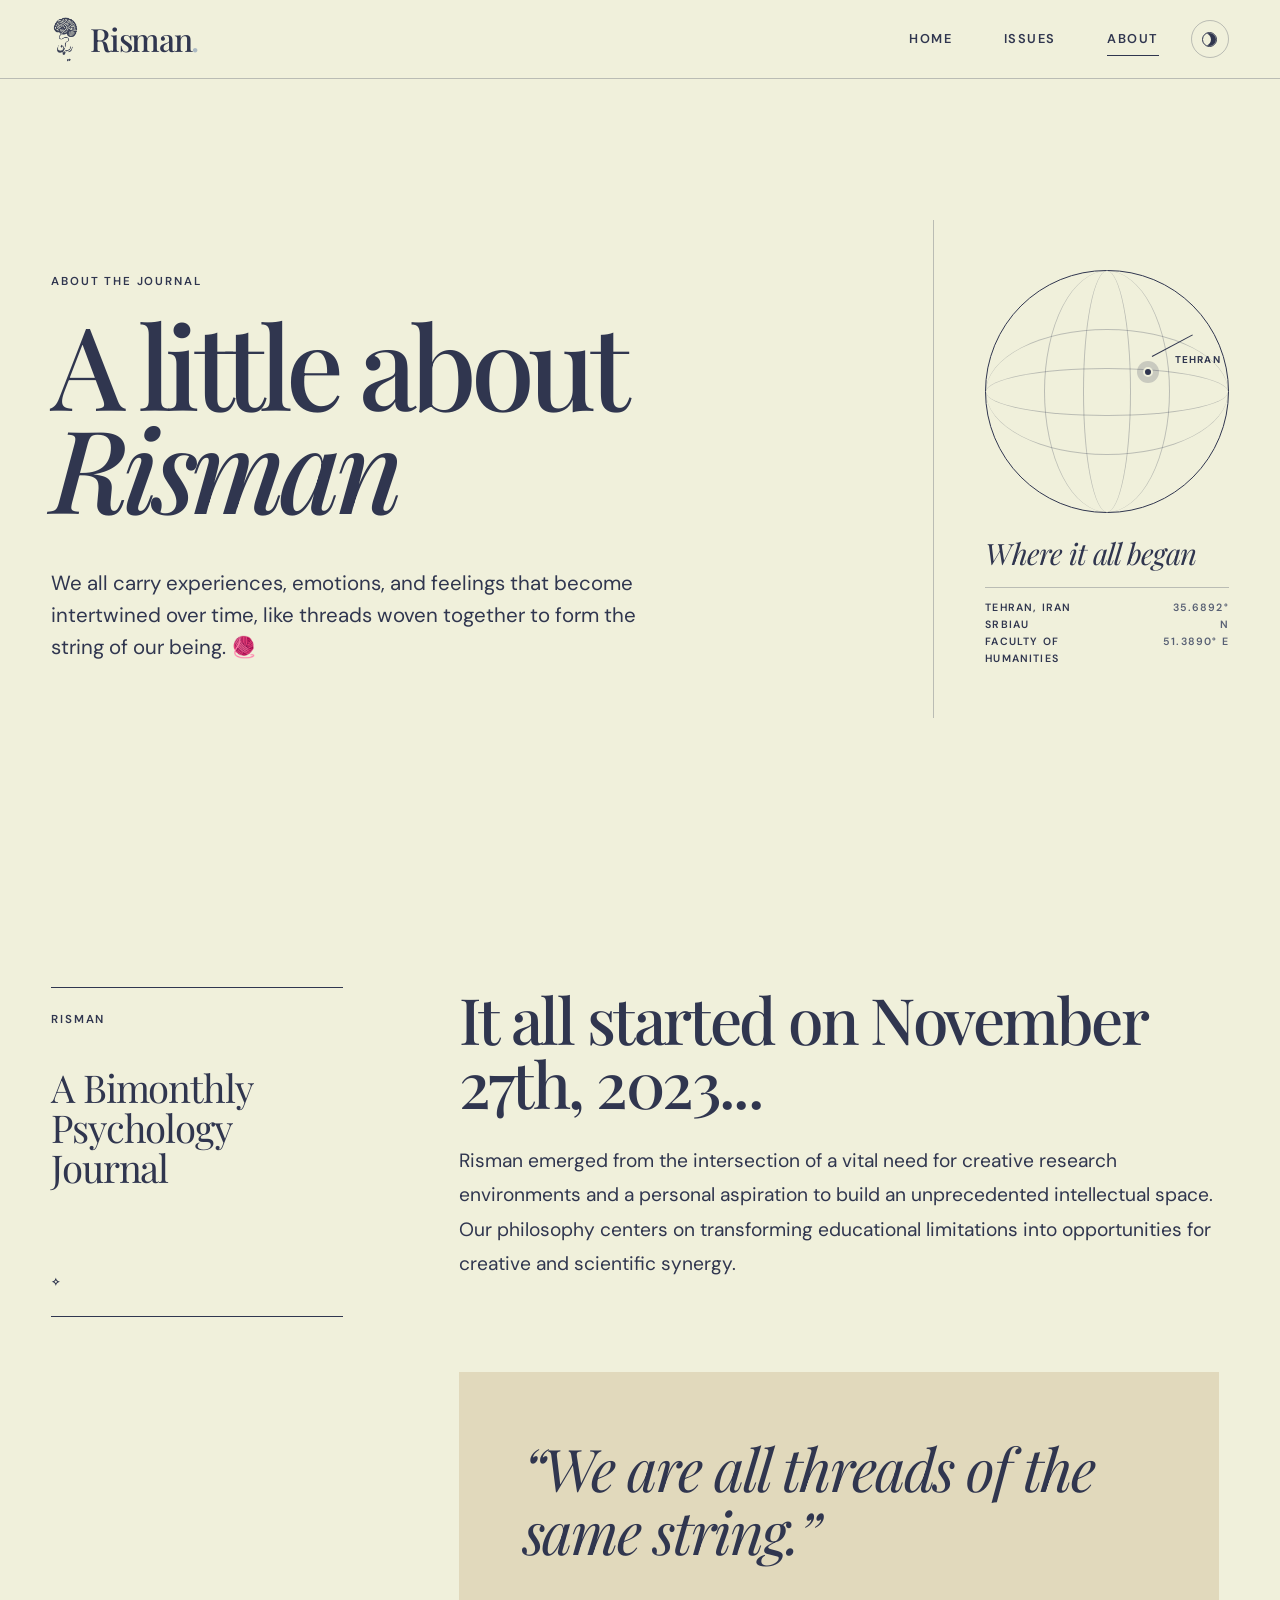
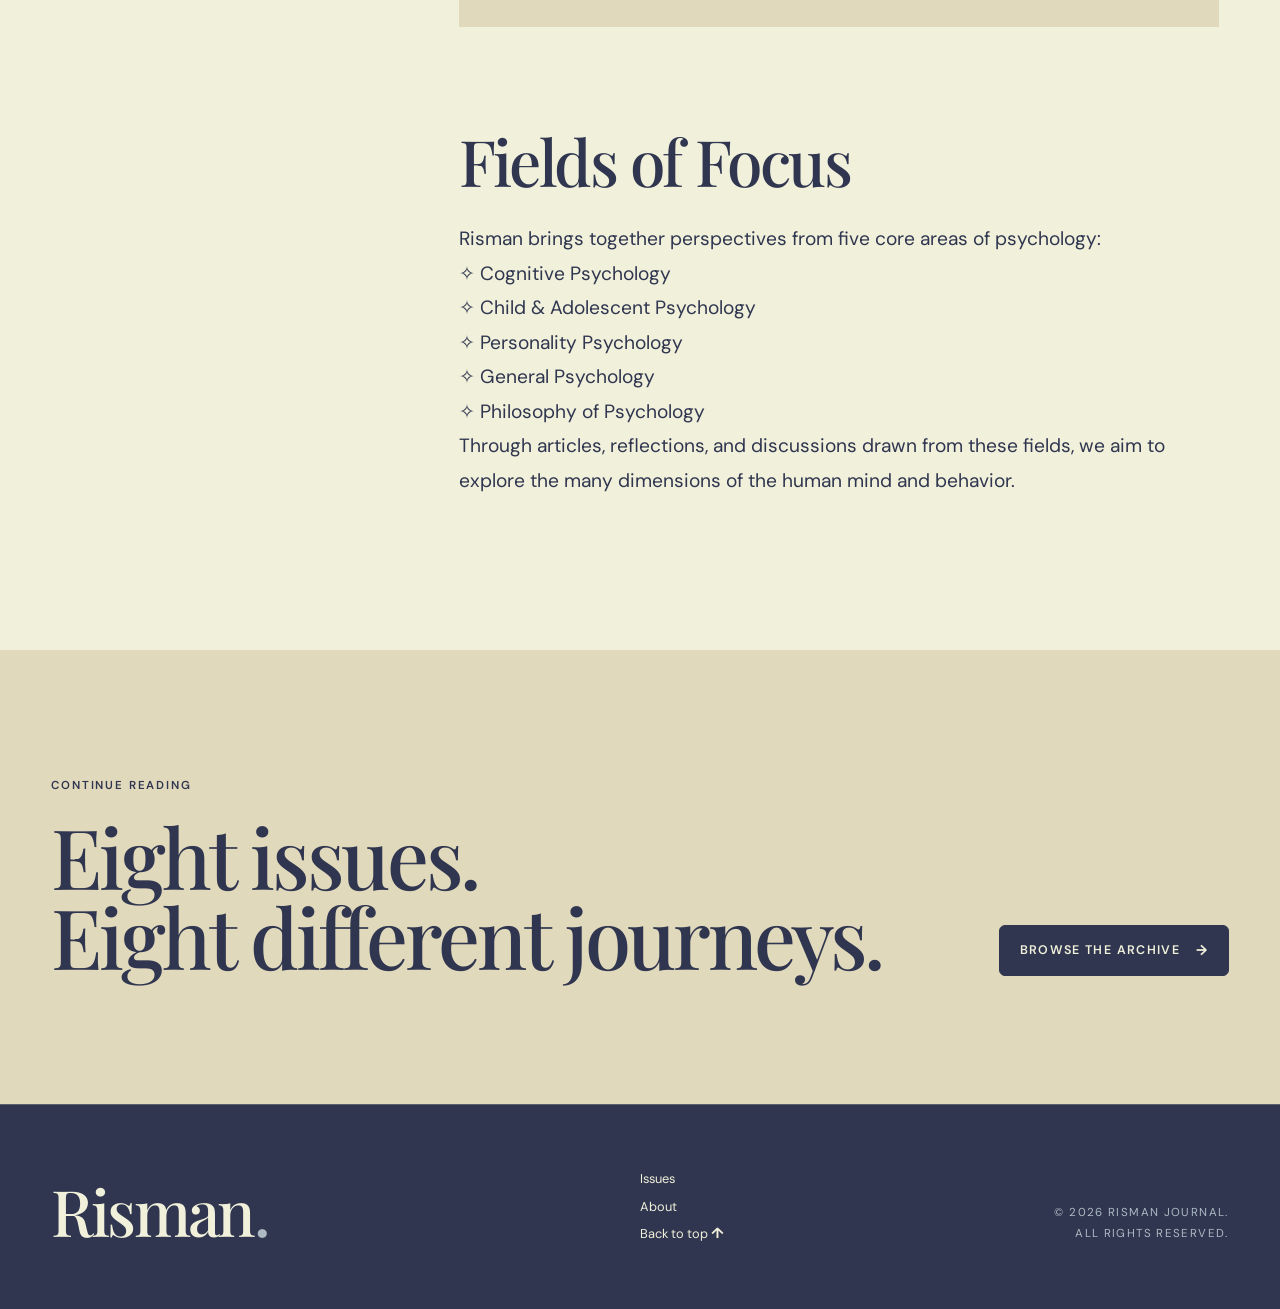
==== about/index.html @ bb12c335 "Initial Risman website" ====
<!doctype html>
<html lang="en">
  <head>
    <meta charset="utf-8">
    <meta name="viewport" content="width=device-width, initial-scale=1">
    <meta name="theme-color" content="#F0F0DB">
    <meta name="description" content="About Risman, an independent journal of psychology, mind, and society.">
    <meta property="og:type" content="website">
    <meta property="og:title" content="About — Risman">
    <meta property="og:description" content="Risman creates room for thoughtful perspectives on psychology, mind, and society.">
    <meta property="og:image" content="https://your-domain.example/assets/social/risman-og.jpg">
    <meta property="og:url" content="https://your-domain.example/about/">
    <meta name="twitter:card" content="summary_large_image">
    <link rel="canonical" href="https://your-domain.example/about/">
    <link rel="icon" href="../assets/icons/favicon.svg" type="image/svg+xml">
    <link rel="preconnect" href="https://fonts.googleapis.com">
    <link rel="preconnect" href="https://fonts.gstatic.com" crossorigin>
    <link href="https://fonts.googleapis.com/css2?family=DM+Sans:wght@400;500;600;700&amp;family=Playfair+Display:ital,wght@0,500;0,600;1,500&amp;display=swap" rel="stylesheet">
    <script>try{document.documentElement.dataset.theme=localStorage.getItem("risman-theme")||(matchMedia("(prefers-color-scheme: dark)").matches?"dark":"light")}catch(e){}</script>
    <link rel="stylesheet" href="../assets/css/styles.css">
    <title>About — Risman</title>
    <script defer src="../assets/js/issues-data.js"></script>
    <script defer src="../assets/js/main.js"></script>
  </head>
  <body data-page="about" data-root="..">
    <a class="skip-link" href="#main-content">Skip to content</a>

    <header class="site-header">
      <div class="shell header-inner">
        <a class="wordmark brand-lockup" href="../index.html" aria-label="Risman home">
          <img class="brand-mark" src="../assets/icons/risman-mark.png" alt="" width="29" height="50">
          <span class="brand-name">Risman<span class="wordmark-dot" aria-hidden="true">.</span></span>
        </a>
        <div class="header-actions">
          <nav class="site-nav" id="site-nav" aria-label="Primary navigation">
            <a href="../index.html" data-nav="home">Home</a>
            <a href="../issues/" data-nav="issues">Issues</a>
            <a href="./" data-nav="about">About</a>
          </nav>
          <button class="theme-toggle" type="button" aria-label="Switch to dark mode"><span class="theme-toggle-icon" aria-hidden="true"></span></button>
          <button class="nav-toggle" type="button" aria-expanded="false" aria-controls="site-nav">
            <span class="nav-toggle-label">Menu</span>
            <span class="nav-toggle-mark" aria-hidden="true"></span>
          </button>
        </div>
      </div>
    </header>

    <main id="main-content">
      <section class="hero shell" aria-labelledby="hero-title">
        <div class="hero-copy">
        <p class="eyebrow hero-enter hero-enter-1">About the journal</p>
        <h1 class="page-title hero-enter hero-enter-2">A little about<br><em>Risman</em></h1>
        <p class="page-deck hero-enter hero-enter-3">We all carry experiences, emotions, and feelings that become intertwined over time, like threads woven together to form the string of our being. 🧶</p>
          </div>
        </div>


        <aside class="hero-object location-panel hero-enter hero-enter-3" aria-label="Risman began in Tehran, Iran">
          <div class="origin-globe" aria-hidden="true">
            <span class="globe-meridian"></span>
            <span class="globe-latitude"></span>
            <span class="iran-marker"></span>
            <span class="iran-label"><br>Tehran</span>
          </div>
          <p class="origin-caption">Where it all began<br></p>
          <div class="location-meta">
            <span>Tehran, Iran<br>SRBIAU<BR>Faculty of Humanities</span>
            <span>35.6892° N<br>51.3890° E</span>
          </div>
        </aside>
      </section>

      <!-- Replace the copy between ABOUT COPY START and ABOUT COPY END with your final text. -->
      <!-- ABOUT COPY START -->
      <section class="about-editorial shell section-space" aria-labelledby="about-risman-heading">
        <aside class="about-aside">
          <p class="eyebrow">Risman</p>
          <p>A Bimonthly<br>Psychology<br>Journal</p>
          <span aria-hidden="true">    ✧   </span>
        </aside>
        <div class="prose">
          <h2 id="about-risman-heading">It all started on November 27th, 2023...</h2>

          <p>Risman emerged from the intersection of a vital need for creative research environments and a personal aspiration to build an unprecedented intellectual space. Our philosophy centers on transforming educational limitations into opportunities for creative and scientific synergy.</p>

          <blockquote>
            <p>“We are all threads of the same string.”</p>
          </blockquote>

          <h2>Fields of Focus</h2>
          <p>Risman brings together perspectives from five core areas of psychology:<br>

            ✧ Cognitive Psychology<br>
            ✧ Child & Adolescent Psychology<br>
            ✧ Personality Psychology<br>
            ✧ General Psychology<br>
            ✧ Philosophy of Psychology<br>

            Through articles, reflections, and discussions drawn from these fields, we aim to explore the many dimensions of the human mind and behavior.</p>
        </div>
      </section>
      <!-- ABOUT COPY END -->

      <section class="about-cta section-space" aria-labelledby="about-cta-heading">
        <div class="shell about-cta-inner">
          <div>
            <p class="eyebrow">Continue reading</p>
            <h2 id="about-cta-heading">Eight issues.<br>Eight different journeys.</h2>
          </div>
          <a class="button button-primary" href="../issues/">Browse the archive <span class="link-arrow" aria-hidden="true">→</span></a>
        </div>
      </section>
    </main>

    <footer class="site-footer">
      <div class="shell footer-grid">
        <div>
          <a class="wordmark footer-wordmark" href="../index.html">Risman<span aria-hidden="true">.</span></a>
        </div>
        <nav aria-label="Footer navigation">
          <a href="../issues/">Issues</a>
          <a href="./">About</a>
          <a href="#main-content">Back to top <span class="link-arrow" aria-hidden="true">↑</span></a>
        </nav>
        <p class="copyright">© <span data-current-year>2026</span> Risman Journal.<br>All rights reserved.</p>
      </div>
    </footer>
  </body>
</html>
---- assets/css/styles.css ----
:root {
  --navy: #30364f;
  --blue-gray: #acbac4;
  --beige: #e1d9bc;
  --ivory: #f0f0db;
  --serif: "Playfair Display", Georgia, serif;
  --sans: "DM Sans", Arial, sans-serif;
  --shell: min(92vw, 1240px);
  --line: color-mix(in srgb, var(--navy) 28%, transparent);
  --page-bg: var(--ivory);
  --page-text: var(--navy);
  --surface: var(--beige);
  --inverse-bg: var(--navy);
  --inverse-text: var(--ivory);
  --ease: cubic-bezier(.22, 1, .36, 1);
}

html[data-theme="dark"] {
  color-scheme: dark;
  --line: color-mix(in srgb, var(--ivory) 24%, transparent);
  --page-bg: var(--navy);
  --page-text: var(--ivory);
  --surface: color-mix(in srgb, var(--navy) 82%, var(--blue-gray));
  --inverse-bg: color-mix(in srgb, var(--navy) 91%, var(--blue-gray));
  --inverse-text: var(--ivory);
}

*,
*::before,
*::after {
  box-sizing: border-box;
}

html {
  scroll-behavior: smooth;
}

body {
  margin: 0;
  background: var(--page-bg);
  color: var(--page-text);
  font-family: var(--sans);
  font-size: 1rem;
  line-height: 1.6;
  -webkit-font-smoothing: antialiased;
  transition: background-color .3s ease, color .3s ease;
}

body.nav-open {
  overflow: hidden;
}

img {
  display: block;
  max-width: 100%;
}

a {
  color: inherit;
  text-decoration-thickness: .08em;
  text-underline-offset: .2em;
}

button,
input,
textarea,
select {
  font: inherit;
}

button,
a {
  -webkit-tap-highlight-color: transparent;
}

:focus-visible {
  outline: 3px solid var(--blue-gray);
  outline-offset: 4px;
}

::selection {
  background: var(--page-text);
  color: var(--page-bg);
}

.shell {
  width: var(--shell);
  margin-inline: auto;
}

.skip-link {
  position: fixed;
  z-index: 100;
  top: 1rem;
  left: 1rem;
  padding: .7rem 1rem;
  background: var(--page-text);
  color: var(--page-bg);
  transform: translateY(-200%);
}

.skip-link:focus {
  transform: translateY(0);
}

.visually-hidden {
  position: absolute !important;
  width: 1px;
  height: 1px;
  padding: 0;
  margin: -1px;
  overflow: hidden;
  clip: rect(0, 0, 0, 0);
  white-space: nowrap;
  border: 0;
}

.site-header {
  position: relative;
  z-index: 20;
  border-bottom: 1px solid var(--line);
}

.header-inner {
  display: flex;
  min-height: 78px;
  align-items: center;
  justify-content: space-between;
}

.wordmark {
  position: relative;
  z-index: 22;
  font-family: var(--serif);
  font-size: clamp(1.9rem, 2.5vw, 2.4rem);
  font-weight: 500;
  line-height: 1;
  text-decoration: none;
  letter-spacing: -.04em;
}

.brand-lockup {
  display: inline-flex;
  align-items: center;
  gap: .62rem;
}

.brand-name {
  color: inherit;
}

.wordmark .wordmark-dot,
.footer-wordmark > span {
  color: var(--blue-gray);
}

.brand-mark {
  width: 29px;
  height: 50px;
  flex: 0 0 auto;
  object-fit: contain;
  opacity: .95;
  filter: brightness(0) saturate(100%) invert(20%) sepia(16%) saturate(1128%) hue-rotate(190deg) brightness(92%) contrast(91%);
}

html[data-theme="dark"] .brand-mark {
  filter: brightness(0) saturate(100%) invert(93%) sepia(16%) saturate(397%) hue-rotate(14deg) brightness(103%) contrast(89%);
}

.header-actions,
.reader-actions {
  display: flex;
  align-items: center;
  gap: clamp(.8rem, 2.5vw, 2rem);
}

.site-nav {
  display: flex;
  align-items: center;
  gap: clamp(1.5rem, 4vw, 3.5rem);
}

.site-nav a {
  position: relative;
  font-size: .8rem;
  font-weight: 600;
  text-decoration: none;
  text-transform: uppercase;
  letter-spacing: .12em;
}

.site-nav a::after {
  position: absolute;
  right: 0;
  bottom: -.4rem;
  left: 0;
  height: 1px;
  background: currentColor;
  content: "";
  transform: scaleX(0);
  transform-origin: right;
  transition: transform .35s var(--ease);
}

.site-nav a:hover::after,
.site-nav a[aria-current="page"]::after {
  transform: scaleX(1);
  transform-origin: left;
}

.nav-toggle {
  display: none;
  border: 0;
  background: transparent;
  color: inherit;
  cursor: pointer;
}

.theme-toggle {
  position: relative;
  z-index: 22;
  display: grid;
  width: 38px;
  height: 38px;
  flex: 0 0 auto;
  place-items: center;
  padding: 0;
  border: 1px solid var(--line);
  border-radius: 50%;
  background: transparent;
  color: inherit;
  cursor: pointer;
}

.theme-toggle-icon {
  width: 15px;
  aspect-ratio: 1;
  border: 1.5px solid currentColor;
  border-radius: 50%;
  box-shadow: inset -5px 0 0 currentColor;
  transition: background-color .25s ease, box-shadow .25s ease, transform .25s var(--ease);
}

html[data-theme="dark"] .theme-toggle-icon {
  background: currentColor;
  box-shadow: none;
  transform: scale(.65);
}

.hero {
  display: grid;
  min-height: min(780px, calc(100svh - 79px));
  grid-template-columns: minmax(0, 1.45fr) minmax(270px, .55fr);
  gap: clamp(3rem, 8vw, 8rem);
  align-items: center;
  padding-block: clamp(5rem, 11vw, 9rem);
}

.eyebrow {
  margin: 0 0 1.35rem;
  font-size: .72rem;
  font-weight: 600;
  line-height: 1.4;
  text-transform: uppercase;
  letter-spacing: .16em;
}

.display-title,
.page-title {
  margin: 0;
  font-family: var(--serif);
  font-weight: 500;
  line-height: .89;
  letter-spacing: -.055em;
}

.display-title {
  max-width: 900px;
  font-size: clamp(4rem, 9.4vw, 8.8rem);
}

.display-title em,
.page-title em,
.journal-note h2 em {
  font-weight: 500;
}

.hero-deck,
.page-deck {
  max-width: 600px;
  margin: clamp(2rem, 4vw, 3.2rem) 0 0;
  font-size: clamp(1.05rem, 1.6vw, 1.3rem);
  line-height: 1.55;
}

.hero-actions {
  display: flex;
  gap: 2rem;
  align-items: center;
  margin-top: clamp(2rem, 4vw, 3rem);
}

.button {
  display: inline-flex;
  min-height: 50px;
  align-items: center;
  justify-content: center;
  gap: 1rem;
  padding: .9rem 1.2rem;
  border: 1px solid var(--page-text);
  border-radius: 6px;
  font-size: .78rem;
  font-weight: 600;
  text-decoration: none;
  text-transform: uppercase;
  letter-spacing: .11em;
  transition: background-color .25s ease, color .25s ease, transform .25s var(--ease);
}

.button:hover {
  transform: translateY(-2px);
}

.button-primary {
  background: var(--page-text);
  color: var(--page-bg);
}

.button-primary:hover {
  background: var(--page-bg);
  color: var(--page-text);
}

.button-outline:hover {
  background: var(--page-text);
  color: var(--page-bg);
}

.button-light {
  border-color: var(--ivory);
  color: var(--ivory);
}

.button-light:hover {
  background: var(--ivory);
  color: var(--navy);
}

.text-link {
  display: inline-flex;
  align-items: center;
  gap: .7rem;
  font-size: .8rem;
  font-weight: 600;
  text-decoration: none;
  text-transform: uppercase;
  letter-spacing: .1em;
}

.link-arrow {
  display: inline-block;
  font-family: var(--sans);
  font-size: 1.15em;
  font-weight: 700;
  line-height: 1;
  transition: transform .25s var(--ease);
}

.button:hover .link-arrow,
.text-link:hover .link-arrow {
  transform: translateX(.25rem);
}

.hero-object {
  align-self: stretch;
  display: flex;
  min-height: 420px;
  flex-direction: column;
  justify-content: center;
  border-left: 1px solid var(--line);
  padding-left: clamp(2rem, 4vw, 4rem);
}

.origin-globe {
  position: relative;
  width: min(100%, 330px);
  aspect-ratio: 1;
  border: 1.5px solid currentColor;
  border-radius: 50%;
}

.origin-globe::before,
.origin-globe::after,
.globe-meridian,
.globe-latitude {
  position: absolute;
  border-color: var(--line);
  content: "";
  pointer-events: none;
}

.origin-globe::before {
  inset: 0 24%;
  border-inline: 1px solid var(--line);
  border-radius: 50%;
}

.origin-globe::after {
  inset: 24% 0;
  border-block: 1px solid var(--line);
  border-radius: 50%;
}

.globe-meridian {
  inset: 0 40%;
  border-inline: 1px solid var(--line);
  border-radius: 50%;
}

.globe-latitude {
  inset: 40% 0;
  border-block: 1px solid var(--line);
  border-radius: 50%;
}

.iran-marker {
  position: absolute;
  z-index: 2;
  top: 42%;
  left: 67%;
  width: 10px;
  aspect-ratio: 1;
  border: 2px solid var(--page-bg);
  border-radius: 50%;
  background: var(--page-text);
  box-shadow: 0 0 0 6px color-mix(in srgb, var(--page-text) 20%, transparent);
  transform: translate(-50%, -50%);
}

.iran-marker::after {
  position: absolute;
  top: -13px;
  left: 7px;
  width: 46px;
  height: 1px;
  background: currentColor;
  content: "";
  transform: rotate(-28deg);
  transform-origin: left;
}

.iran-label {
  position: absolute;
  top: 27%;
  left: 78%;
  font-size: .62rem;
  font-weight: 700;
  text-transform: uppercase;
  letter-spacing: .12em;
}

.origin-caption {
  width: min(100%, 330px);
  margin: 1.5rem 0 .2rem;
  font-family: var(--serif);
  font-size: clamp(1.45rem, 2.3vw, 2rem);
  font-style: italic;
  line-height: 1.1;
  letter-spacing: -.025em;
}

.location-meta {
  display: flex;
  width: min(100%, 330px);
  justify-content: space-between;
  gap: 1.5rem;
  margin-top: .85rem;
  padding-top: .8rem;
  border-top: 1px solid var(--line);
  font-size: .66rem;
  font-weight: 600;
  line-height: 1.6;
  text-transform: uppercase;
  letter-spacing: .11em;
}

.location-meta span:last-child {
  color: color-mix(in srgb, var(--page-text) 68%, var(--blue-gray));
  text-align: right;
}

.rope-divider {
  position: relative;
  z-index: 2;
  display: flex;
  height: 30px;
  align-items: center;
  gap: 1rem;
  margin-block: -15px;
}

.rope-divider::before,
.rope-divider::after {
  height: 1px;
  flex: 1;
  background: var(--line);
  content: "";
}

.rope-divider span {
  font-family: var(--serif);
  font-size: 1.65rem;
  line-height: 1;
  transform: rotate(12deg);
}

.hero-enter {
  opacity: 0;
  animation: intro-rise .9s var(--ease) forwards;
}

.hero-enter-1 { animation-delay: .08s; }
.hero-enter-2 { animation-delay: .18s; }
.hero-enter-3 { animation-delay: .32s; }
.hero-enter-4 { animation-delay: .45s; }

.section-space {
  padding-block: clamp(5rem, 10vw, 9rem);
}

.section-heading {
  margin-bottom: clamp(2.5rem, 5vw, 4.5rem);
}

.section-heading h2,
.featured-copy h3,
.journal-note h2,
.about-cta h2,
.prose h2 {
  margin: 0;
  font-family: var(--serif);
  font-weight: 500;
  letter-spacing: -.04em;
}

.section-heading h2 {
  font-size: clamp(2.5rem, 5vw, 5rem);
  line-height: 1;
}

.section-heading-row {
  display: flex;
  align-items: end;
  justify-content: space-between;
  gap: 2rem;
}

.section-heading-row .eyebrow {
  margin-bottom: 1rem;
}

.featured-section {
  background: var(--surface);
}

.featured-issue {
  display: grid;
  grid-template-columns: minmax(270px, .75fr) minmax(300px, 1.25fr);
  gap: clamp(3rem, 9vw, 8rem);
  align-items: center;
}

.featured-cover-link {
  display: block;
  width: min(100%, 460px);
  text-decoration: none;
}

.issue-cover {
  position: relative;
  overflow: hidden;
  margin: 0;
  aspect-ratio: 3 / 4;
  border-radius: 8px;
  background: var(--blue-gray);
  box-shadow: 0 16px 40px color-mix(in srgb, var(--navy) 15%, transparent);
}

.issue-cover img {
  position: absolute;
  z-index: 2;
  inset: 0;
  width: 100%;
  height: 100%;
  object-fit: cover;
  transition: transform .6s var(--ease);
}

.issue-cover img[hidden] {
  display: none;
}

.cover-fallback {
  position: absolute;
  inset: 0;
  display: flex;
  flex-direction: column;
  justify-content: space-between;
  padding: clamp(1.2rem, 3vw, 2.2rem);
  background: var(--navy);
  color: var(--ivory);
  font-family: var(--sans);
  font-size: .65rem;
  font-weight: 600;
  text-transform: uppercase;
  letter-spacing: .14em;
}

.cover-fallback::before {
  position: absolute;
  top: 50%;
  right: clamp(1.2rem, 3vw, 2.2rem);
  left: clamp(1.2rem, 3vw, 2.2rem);
  height: 1px;
  background: color-mix(in srgb, currentColor 38%, transparent);
  content: "";
}

.cover-fallback-title {
  position: relative;
  max-width: 90%;
  font-family: var(--serif);
  font-size: clamp(1.6rem, 4vw, 3.2rem);
  font-weight: 500;
  line-height: 1;
  text-transform: none;
  letter-spacing: -.035em;
}

.issue-cover-1 .cover-fallback { background: var(--navy); }
.issue-cover-2 .cover-fallback { background: var(--blue-gray); color: var(--navy); }
.issue-cover-3 .cover-fallback { background: var(--beige); color: var(--navy); }
.issue-cover-0 .cover-fallback { background: var(--navy); }

.featured-copy {
  max-width: 640px;
}

.featured-copy h3 {
  max-width: 650px;
  font-size: clamp(3.2rem, 7vw, 7.2rem);
  line-height: .9;
}

.featured-copy > p:not(.eyebrow) {
  max-width: 530px;
  margin: 2rem 0 2.5rem;
  font-size: clamp(1rem, 1.4vw, 1.2rem);
}

.issue-grid {
  display: grid;
  grid-template-columns: repeat(4, minmax(0, 1fr));
  gap: clamp(2rem, 3vw, 3.5rem) clamp(1rem, 2.5vw, 2.3rem);
}

.issue-card-link {
  display: block;
  text-decoration: none;
}

.issue-card-link:hover .issue-cover img {
  transform: scale(1.025);
}

.issue-card-link:hover .issue-card-read {
  opacity: 1;
  transform: translateX(0);
}

.issue-card .issue-cover {
  box-shadow: 0 10px 24px color-mix(in srgb, var(--navy) 10%, transparent);
}

.issue-card-copy {
  position: relative;
  padding-top: 1.3rem;
  border-top: 1px solid transparent;
}

.issue-card-copy p {
  margin: 0 0 .35rem;
  color: color-mix(in srgb, var(--page-text) 70%, var(--blue-gray));
  font-size: .68rem;
  font-weight: 600;
  text-transform: uppercase;
  letter-spacing: .12em;
}

.issue-card-copy h3 {
  max-width: calc(100% - 3rem);
  margin: 0;
  font-family: var(--serif);
  font-size: clamp(1.3rem, 2vw, 1.75rem);
  font-weight: 500;
  line-height: 1.1;
  letter-spacing: -.025em;
}

.issue-card-copy > .issue-card-read {
  position: absolute;
  right: 0;
  bottom: .1rem;
  opacity: 0;
  font-size: .7rem;
  font-weight: 600;
  text-transform: uppercase;
  transform: translateX(-.4rem);
  transition: opacity .25s ease, transform .25s var(--ease);
}

.mobile-link {
  display: none;
}

.journal-note {
  background: var(--inverse-bg);
  color: var(--inverse-text);
}

.journal-note-inner {
  display: grid;
  grid-template-columns: .5fr 1.6fr .8fr;
  gap: clamp(2rem, 6vw, 6rem);
  align-items: start;
}

.journal-note h2 {
  max-width: 740px;
  font-size: clamp(3rem, 6.5vw, 6.7rem);
  line-height: .95;
}

.journal-note-inner > p:not(.eyebrow) {
  margin: .25rem 0 0;
  color: var(--blue-gray);
  font-size: 1rem;
}

.journal-note .button {
  grid-column: 2;
  width: max-content;
  margin-top: -1rem;
  border-color: var(--ivory);
}

.journal-note .button:hover {
  background: var(--ivory);
  color: var(--navy);
}

.site-footer {
  padding-block: 4rem;
  background: var(--inverse-bg);
  color: var(--inverse-text);
  border-top: 1px solid color-mix(in srgb, var(--ivory) 22%, transparent);
}

.footer-grid {
  display: grid;
  grid-template-columns: 1.3fr .6fr .7fr;
  gap: 3rem;
  align-items: end;
}

.footer-wordmark {
  font-size: clamp(2.6rem, 5vw, 4.8rem);
}

.footer-grid p {
  margin: .7rem 0 0;
  color: var(--blue-gray);
  font-size: .72rem;
  text-transform: uppercase;
  letter-spacing: .12em;
}

.footer-grid nav {
  display: flex;
  flex-direction: column;
  gap: .45rem;
  align-items: flex-start;
}

.footer-grid nav a {
  font-size: .8rem;
  text-decoration: none;
}

.footer-grid .copyright {
  margin: 0;
  text-align: right;
  line-height: 1.8;
}

/* Interior pages */
.page-intro {
  padding-block: clamp(5rem, 10vw, 9rem);
  border-bottom: 1px solid var(--line);
}

.page-title {
  max-width: 1050px;
  font-size: clamp(3.8rem, 9vw, 8.8rem);
}

.archive-intro-bottom {
  display: flex;
  align-items: end;
  justify-content: space-between;
  gap: 3rem;
}

.archive-count {
  display: flex;
  min-width: 190px;
  align-items: end;
  justify-content: space-between;
  gap: 1rem;
  margin: 0;
  padding-bottom: .4rem;
  border-bottom: 1px solid var(--page-text);
  font-size: .68rem;
  font-weight: 600;
  text-transform: uppercase;
  letter-spacing: .1em;
}

.archive-count span {
  font-family: var(--serif);
  font-size: 2.4rem;
  font-weight: 500;
  line-height: 1;
}

.archive-rule {
  display: flex;
  justify-content: space-between;
  margin-bottom: 2rem;
  padding-bottom: .8rem;
  border-bottom: 1px solid var(--page-text);
  font-size: .66rem;
  font-weight: 600;
  text-transform: uppercase;
  letter-spacing: .12em;
}

.about-editorial {
  display: grid;
  grid-template-columns: minmax(150px, .55fr) minmax(0, 1.45fr);
  gap: clamp(3rem, 9vw, 9rem);
  align-items: start;
}

.about-aside {
  position: sticky;
  top: 2rem;
  min-height: 330px;
  padding: 1.5rem 0;
  border-block: 1px solid var(--page-text);
}

.about-aside > p:nth-child(2) {
  font-family: var(--serif);
  font-size: clamp(1.8rem, 3vw, 3.1rem);
  line-height: 1.05;
  letter-spacing: -.03em;
}

.about-aside > span {
  position: absolute;
  bottom: 1.5rem;
  font-size: .7rem;
  font-weight: 600;
  letter-spacing: .1em;
}

.prose {
  max-width: 760px;
}

.prose h2 {
  margin: 0 0 1.8rem;
  font-size: clamp(2.5rem, 5vw, 4.8rem);
  line-height: 1;
}

.prose h2:not(:first-child) {
  margin-top: clamp(4rem, 8vw, 7rem);
}

.prose p {
  margin: 0 0 1.5rem;
  font-size: clamp(1.05rem, 1.5vw, 1.2rem);
  line-height: 1.8;
}

.prose .prose-lead {
  font-family: var(--serif);
  font-size: clamp(1.7rem, 3vw, 2.65rem);
  line-height: 1.3;
  letter-spacing: -.025em;
}

.prose blockquote {
  margin: clamp(3rem, 7vw, 6rem) 0;
  padding: clamp(2rem, 5vw, 4rem);
  background: var(--surface);
}

.prose blockquote p {
  margin: 0;
  font-family: var(--serif);
  font-size: clamp(2rem, 4.6vw, 4.3rem);
  font-style: italic;
  line-height: 1.08;
  letter-spacing: -.035em;
}

.about-cta {
  background: var(--surface);
}

.about-cta-inner {
  display: flex;
  align-items: end;
  justify-content: space-between;
  gap: 3rem;
}

.about-cta h2 {
  font-size: clamp(3rem, 6.5vw, 6.5rem);
  line-height: .96;
}

/* Reader */
.reader-page {
  overflow: hidden;
  background: var(--page-bg);
  color: var(--page-text);
}

.reader-header {
  display: grid;
  height: 76px;
  grid-template-columns: 1fr auto 1fr;
  align-items: center;
  padding-inline: clamp(1rem, 3vw, 3rem);
  border-bottom: 1px solid var(--line);
}

.reader-wordmark {
  justify-self: start;
}

.reader-heading {
  display: flex;
  gap: .8rem;
  align-items: baseline;
  text-align: center;
}

.reader-heading span {
  color: var(--blue-gray);
  font-size: .65rem;
  font-weight: 600;
  text-transform: uppercase;
  letter-spacing: .12em;
}

.reader-heading strong {
  font-family: var(--serif);
  font-size: 1.1rem;
  font-weight: 500;
}

.reader-close {
  font-size: .72rem;
  font-weight: 600;
  text-decoration: none;
  text-transform: uppercase;
  letter-spacing: .1em;
}

.reader-actions {
  justify-self: end;
}

.reader-close span {
  margin-left: .5rem;
  font-size: 1.2rem;
}

.reader-content,
.pdf-reader,
.pdf-object {
  width: 100%;
  height: calc(100svh - 76px);
}

.pdf-object {
  display: block;
  border: 0;
  background: var(--blue-gray);
}

.reader-loading,
.reader-message {
  display: flex;
  min-height: 100%;
  flex-direction: column;
  align-items: center;
  justify-content: center;
  padding: 2rem;
  text-align: center;
}

.reader-loading {
  color: var(--blue-gray);
  font-size: .75rem;
  text-transform: uppercase;
  letter-spacing: .1em;
}

.reader-loading-mark {
  width: 42px;
  aspect-ratio: 1;
  border: 1px solid var(--blue-gray);
  border-top-color: var(--page-text);
  border-radius: 50%;
  animation: spin 1s linear infinite;
}

.reader-message {
  background: var(--page-bg);
  color: var(--page-text);
}

.reader-message h1 {
  max-width: 700px;
  margin: 0;
  font-family: var(--serif);
  font-size: clamp(3rem, 7vw, 7rem);
  font-weight: 500;
  line-height: .95;
  letter-spacing: -.045em;
}

.reader-message > p:not(.eyebrow) {
  max-width: 610px;
  margin: 1.8rem auto 2.3rem;
  color: var(--blue-gray);
}

.reader-message code {
  padding: .1rem .35rem;
  background: color-mix(in srgb, var(--page-text) 10%, transparent);
  color: var(--page-text);
  overflow-wrap: anywhere;
}

.reader-page .button-light {
  border-color: var(--page-text);
  color: var(--page-text);
}

.reader-page .button-light:hover {
  background: var(--page-text);
  color: var(--page-bg);
}

@keyframes intro-rise {
  from { opacity: 0; transform: translateY(22px); }
  to { opacity: 1; transform: translateY(0); }
}

@keyframes spin {
  to { transform: rotate(360deg); }
}

@media (max-width: 900px) {
  .hero {
    grid-template-columns: 1fr;
  }

  .hero-object {
    min-height: auto;
    padding: 3rem 0 0;
    border-top: 1px solid var(--line);
    border-left: 0;
  }

  .origin-globe,
  .origin-caption,
  .location-meta {
    width: min(70vw, 380px);
    margin-inline: auto;
  }

  .featured-issue {
    gap: 3rem;
  }

  .issue-grid {
    grid-template-columns: repeat(2, minmax(0, 1fr));
  }

  .journal-note-inner {
    grid-template-columns: 1fr 2fr;
  }

  .journal-note-inner > p:not(.eyebrow) {
    grid-column: 2;
  }

  .footer-grid {
    grid-template-columns: 1.4fr .6fr;
  }

  .footer-grid .copyright {
    grid-column: 1 / -1;
    padding-top: 2rem;
    border-top: 1px solid color-mix(in srgb, var(--ivory) 20%, transparent);
    text-align: left;
  }
}

@media (max-width: 680px) {
  :root {
    --shell: min(90vw, 1240px);
  }

  .header-inner {
    min-height: 68px;
  }

  .nav-toggle {
    position: relative;
    z-index: 22;
    display: flex;
    align-items: center;
    gap: .7rem;
    padding: .5rem 0;
    font-size: .7rem;
    font-weight: 600;
    text-transform: uppercase;
    letter-spacing: .1em;
  }

  .nav-toggle-mark {
    position: relative;
    width: 22px;
    height: 1px;
    background: currentColor;
    transition: transform .25s ease;
  }

  .nav-toggle-mark::after {
    position: absolute;
    top: 6px;
    right: 0;
    width: 16px;
    height: 1px;
    background: currentColor;
    content: "";
    transition: transform .25s ease, top .25s ease, width .25s ease;
  }

  .nav-open .nav-toggle-mark {
    transform: rotate(45deg);
  }

  .nav-open .nav-toggle-mark::after {
    top: 0;
    width: 22px;
    transform: rotate(90deg);
  }

  .site-nav {
    position: fixed;
    z-index: 21;
    inset: 0;
    display: flex;
    visibility: hidden;
    flex-direction: column;
    align-items: flex-start;
    justify-content: center;
    gap: 1.2rem;
    padding: 12vw;
    background: var(--page-bg);
    opacity: 0;
    pointer-events: none;
    transition: opacity .25s ease, visibility .25s ease;
  }

  .nav-open .site-nav {
    visibility: visible;
    opacity: 1;
    pointer-events: auto;
  }

  .site-nav a {
    font-family: var(--serif);
    font-size: clamp(3.3rem, 15vw, 5rem);
    font-weight: 500;
    line-height: 1;
    text-transform: none;
    letter-spacing: -.04em;
  }

  .site-nav a::after {
    display: none;
  }

  .hero {
    min-height: auto;
    padding-block: 4.5rem 5rem;
  }

  .display-title {
    font-size: clamp(3.6rem, 17vw, 6rem);
  }

  .hero-actions {
    align-items: flex-start;
    flex-direction: column;
  }

  .hero-object {
    display: flex;
    min-height: 0;
    padding-top: 2.5rem;
  }

  .origin-globe,
  .origin-caption,
  .location-meta {
    width: min(100%, 420px);
  }

  .section-space {
    padding-block: 5rem;
  }

  .section-heading-row {
    align-items: start;
  }

  .desktop-link {
    display: none;
  }

  .mobile-link {
    display: inline-flex;
    margin-top: 2.5rem;
  }

  .featured-issue {
    grid-template-columns: 1fr;
  }

  .featured-cover-link {
    width: min(78vw, 420px);
    margin-inline: auto;
  }

  .featured-copy h3 {
    font-size: clamp(3.1rem, 16vw, 5.5rem);
  }

  .issue-grid {
    gap: 3rem 1rem;
  }

  .issue-card-copy h3 {
    max-width: 100%;
    font-size: 1.25rem;
  }

  .issue-card-read {
    display: none;
  }

  .journal-note-inner {
    grid-template-columns: 1fr;
  }

  .journal-note h2,
  .journal-note-inner > p:not(.eyebrow),
  .journal-note .button {
    grid-column: 1;
  }

  .journal-note .button {
    margin-top: 0;
  }

  .footer-grid {
    grid-template-columns: 1fr;
  }

  .footer-grid nav {
    padding-top: 2rem;
    border-top: 1px solid color-mix(in srgb, var(--ivory) 20%, transparent);
  }

  .footer-grid .copyright {
    grid-column: 1;
  }

  .page-intro {
    padding-block: 4.5rem 5rem;
  }

  .page-title {
    font-size: clamp(3.4rem, 16vw, 6rem);
  }

  .archive-intro-bottom {
    align-items: start;
    flex-direction: column;
  }

  .archive-count {
    width: 100%;
  }

  .about-editorial {
    grid-template-columns: 1fr;
  }

  .about-aside {
    position: static;
    min-height: auto;
  }

  .about-aside > p:nth-child(2),
  .about-aside > span {
    display: none;
  }

  .prose blockquote {
    margin-inline: calc(50% - 50vw);
    padding-inline: 5vw;
  }

  .about-cta-inner {
    align-items: start;
    flex-direction: column;
  }

  .reader-header {
    height: 68px;
    grid-template-columns: 1fr 1fr;
  }

  .reader-heading {
    display: none;
  }

  .reader-content,
  .pdf-reader,
  .pdf-object {
    height: calc(100svh - 68px);
  }
}

@media (max-width: 420px) {
  .issue-grid {
    grid-template-columns: 1fr;
    gap: 3.5rem;
  }

  .issue-card {
    width: min(82vw, 350px);
    margin-inline: auto;
  }
}

@media (prefers-reduced-motion: reduce) {
  html {
    scroll-behavior: auto;
  }

  *,
  *::before,
  *::after {
    scroll-behavior: auto !important;
    animation-duration: .01ms !important;
    animation-iteration-count: 1 !important;
    transition-duration: .01ms !important;
  }
}

@media print {
  .site-header,
  .site-footer,
  .hero-object,
  .button {
    display: none !important;
  }

  body {
    background: white;
    color: black;
  }
}
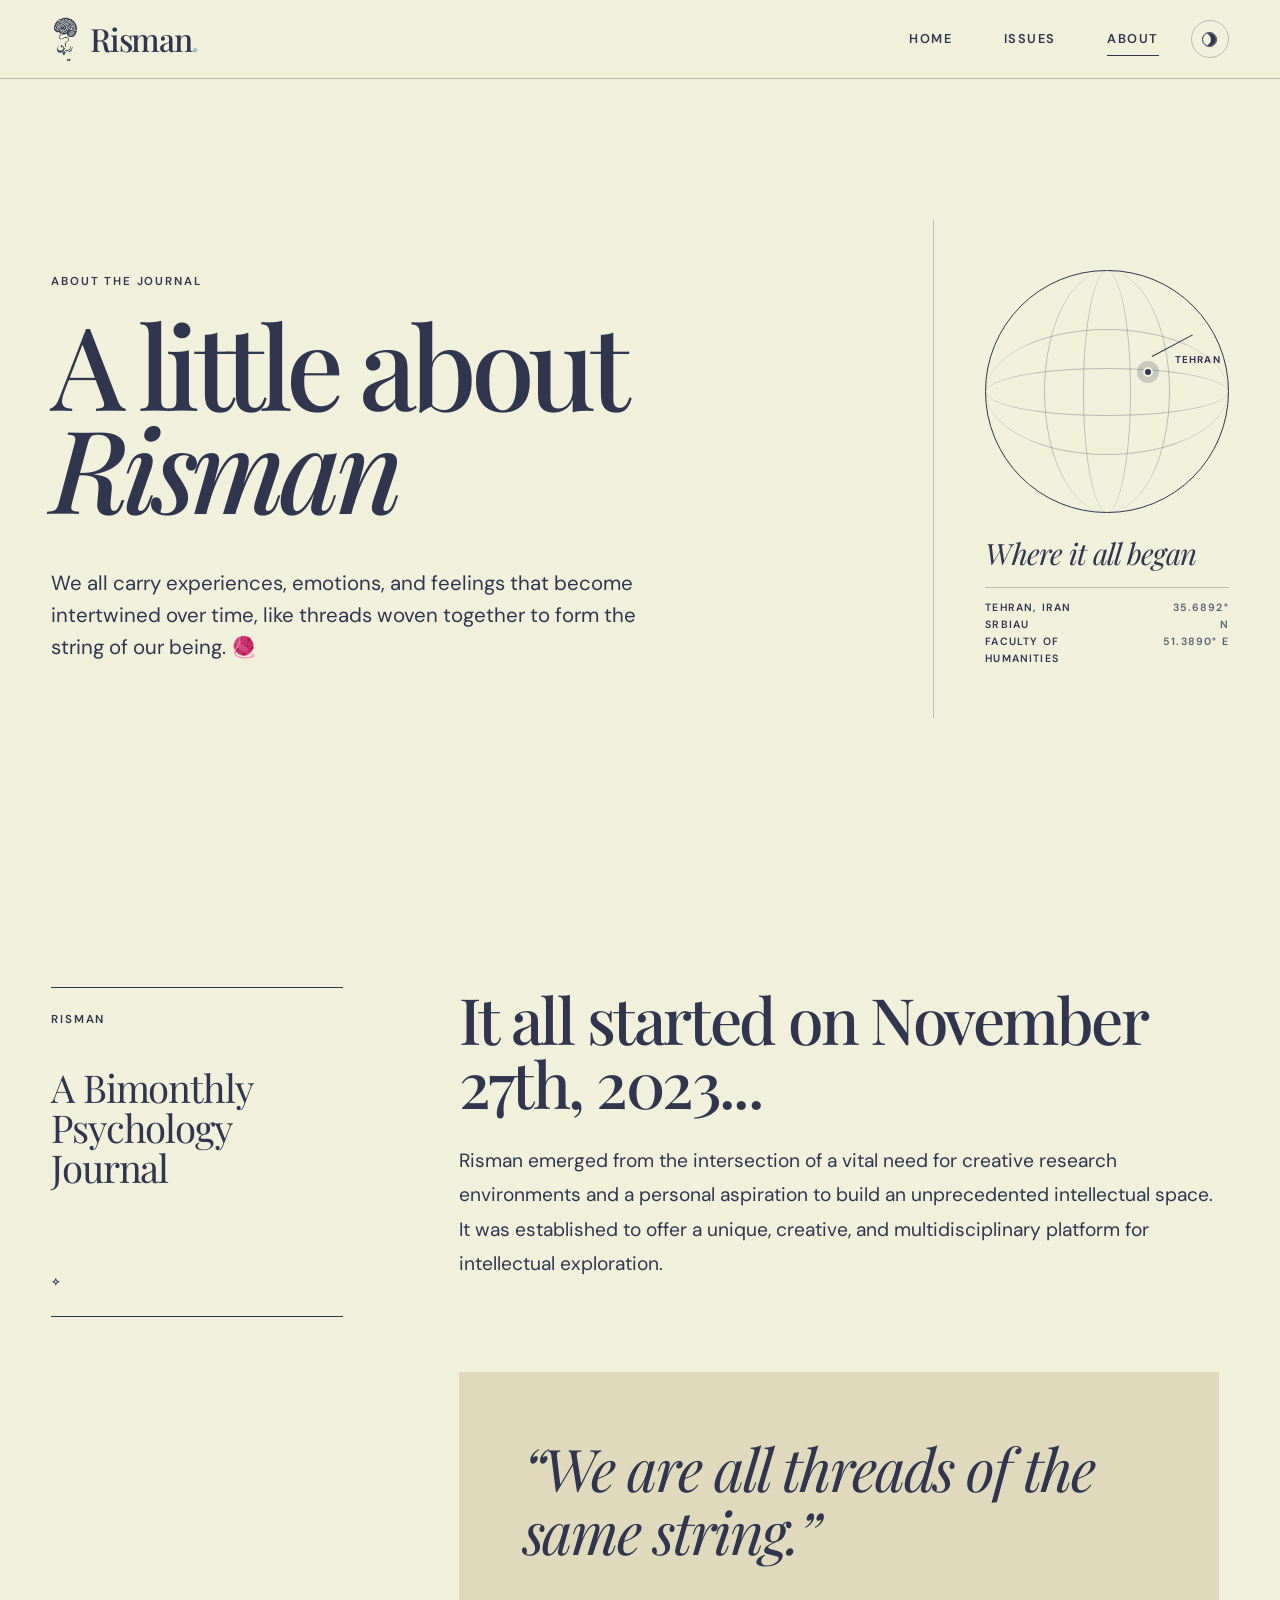
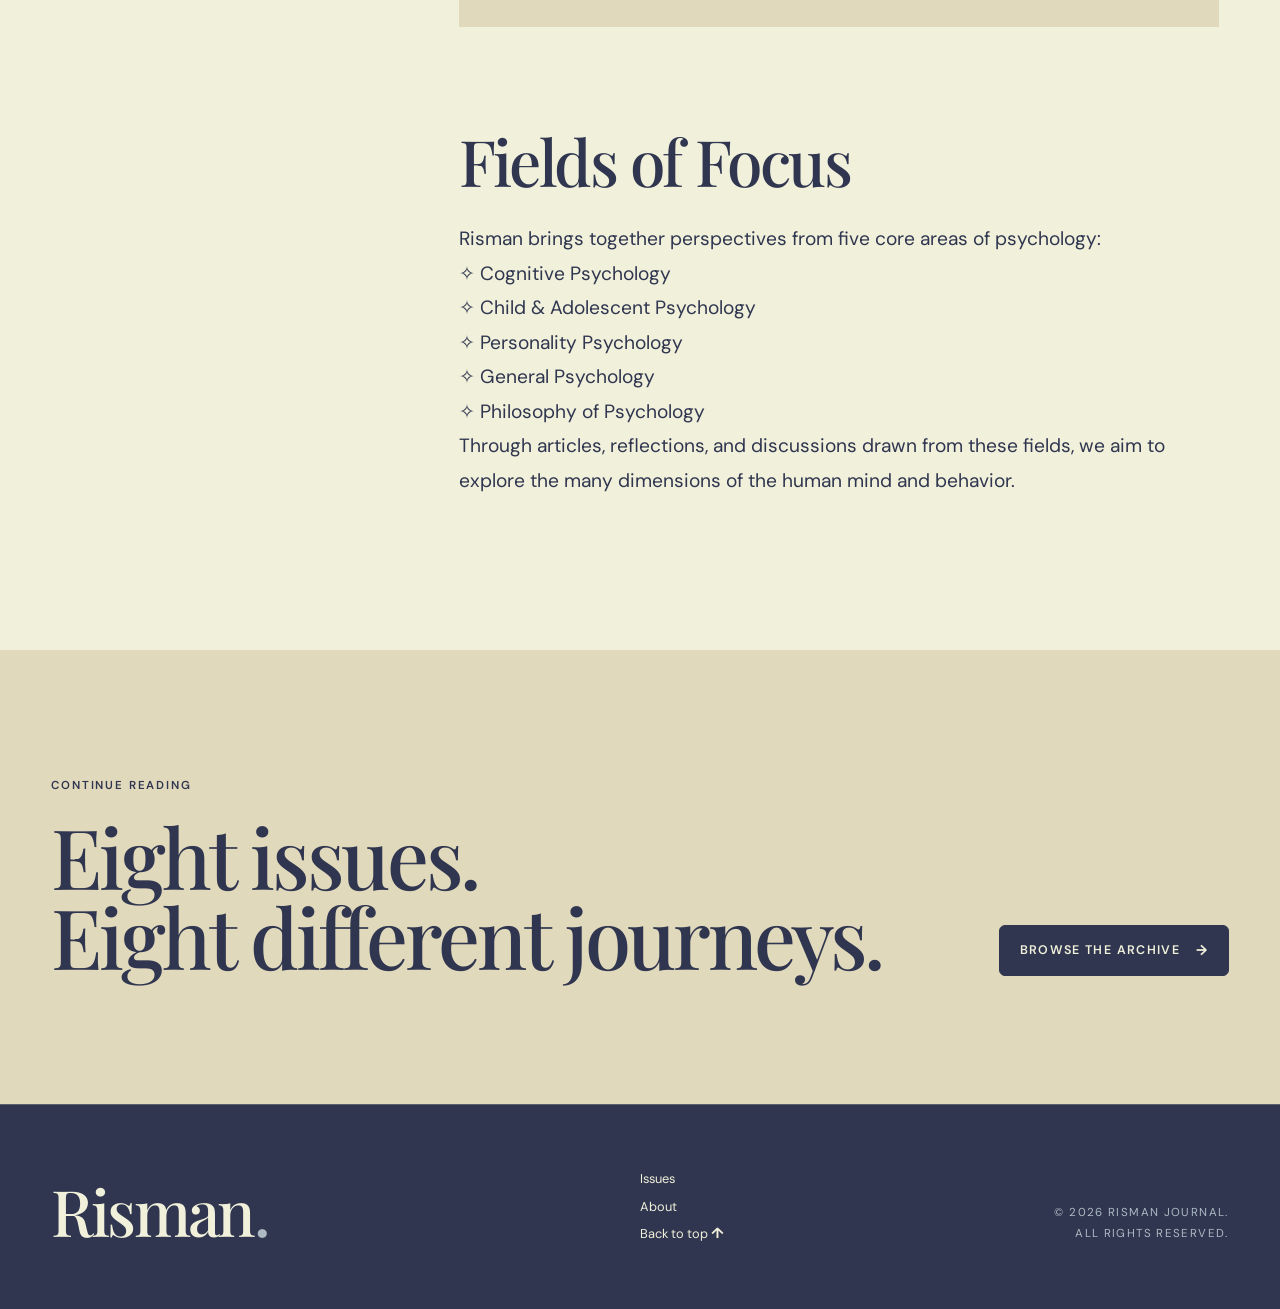
==== commit c4d826da: "Revise Risman description in about section" ====
--- a/about/index.html
+++ b/about/index.html
@@ -71,8 +71,6 @@
         </aside>
       </section>
 
-      <!-- Replace the copy between ABOUT COPY START and ABOUT COPY END with your final text. -->
-      <!-- ABOUT COPY START -->
       <section class="about-editorial shell section-space" aria-labelledby="about-risman-heading">
         <aside class="about-aside">
           <p class="eyebrow">Risman</p>
@@ -82,7 +80,7 @@
         <div class="prose">
           <h2 id="about-risman-heading">It all started on November 27th, 2023...</h2>
 
-          <p>Risman emerged from the intersection of a vital need for creative research environments and a personal aspiration to build an unprecedented intellectual space. Our philosophy centers on transforming educational limitations into opportunities for creative and scientific synergy.</p>
+          <p>Risman emerged from the intersection of a vital need for creative research environments and a personal aspiration to build an unprecedented intellectual space. It was established to offer a unique, creative, and multidisciplinary platform for intellectual exploration.</p>
 
           <blockquote>
             <p>“We are all threads of the same string.”</p>
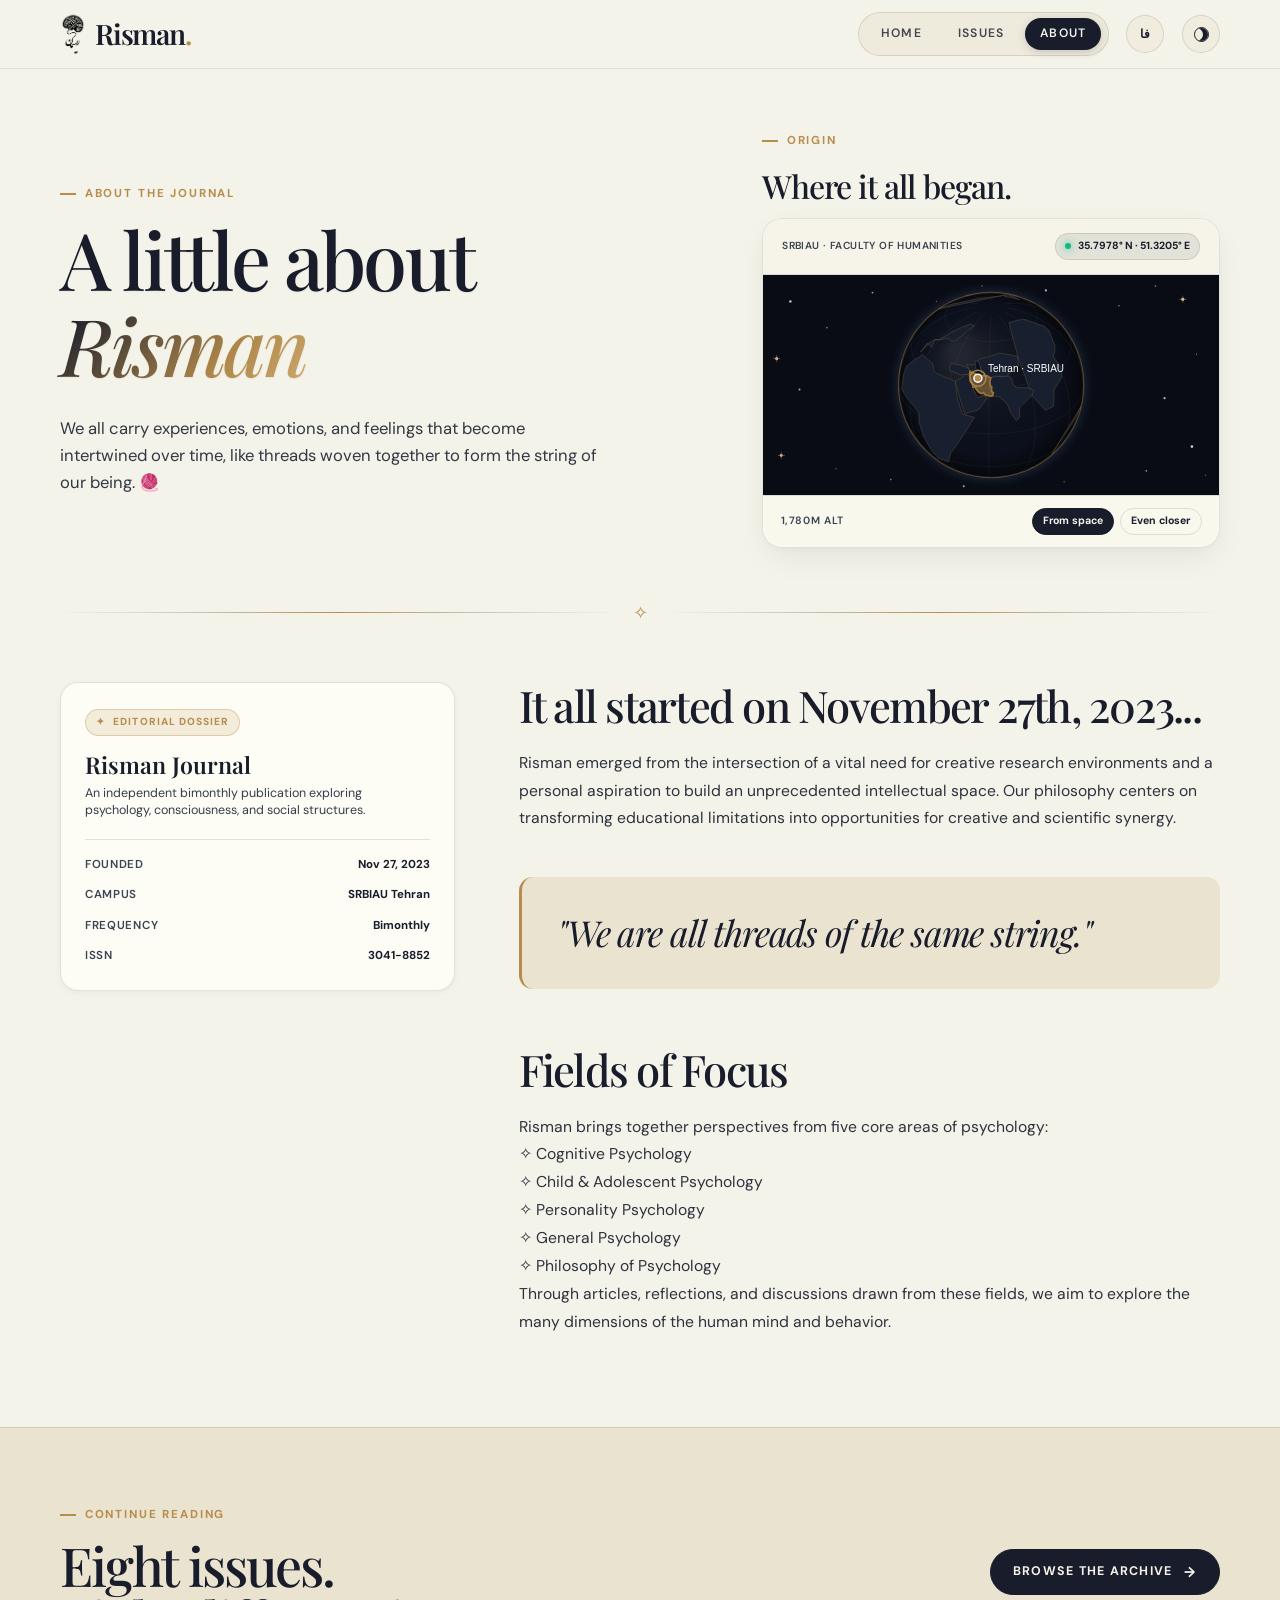
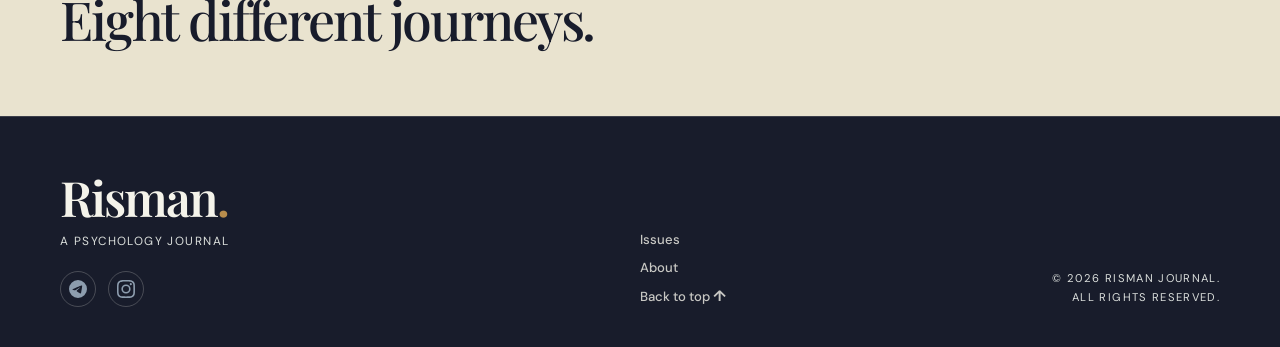
==== commit 14c7d5ae: "Replace website with new version" ====
--- a/about/index.html
+++ b/about/index.html
@@ -3,7 +3,7 @@
   <head>
     <meta charset="utf-8">
     <meta name="viewport" content="width=device-width, initial-scale=1">
-    <meta name="theme-color" content="#F0F0DB">
+    <meta name="theme-color" content="#F4F3EA">
     <meta name="description" content="About Risman, an independent journal of psychology, mind, and society.">
     <meta property="og:type" content="website">
     <meta property="og:title" content="About — Risman">
@@ -15,32 +15,33 @@
     <link rel="icon" href="../assets/icons/favicon.svg" type="image/svg+xml">
     <link rel="preconnect" href="https://fonts.googleapis.com">
     <link rel="preconnect" href="https://fonts.gstatic.com" crossorigin>
-    <link href="https://fonts.googleapis.com/css2?family=DM+Sans:wght@400;500;600;700&amp;family=Playfair+Display:ital,wght@0,500;0,600;1,500&amp;display=swap" rel="stylesheet">
-    <script>try{document.documentElement.dataset.theme=localStorage.getItem("risman-theme")||(matchMedia("(prefers-color-scheme: dark)").matches?"dark":"light")}catch(e){}</script>
+    <link href="https://fonts.googleapis.com/css2?family=DM+Sans:wght@400;500;600;700&amp;family=Lalehzar&amp;family=Playfair+Display:ital,wght@0,500;0,600;1,500;1,600&amp;family=Vazirmatn:wght@400;500;600;700&amp;display=swap" rel="stylesheet">
+    <script>try{document.documentElement.dataset.theme=localStorage.getItem("risman-theme")||(matchMedia("(prefers-color-scheme: dark)").matches?"dark":"light");var _l=localStorage.getItem("risman-lang");if(_l==="fa"){document.documentElement.lang="fa";document.documentElement.dir="rtl"}}catch(e){}</script>
     <link rel="stylesheet" href="../assets/css/styles.css">
     <title>About — Risman</title>
     <script defer src="../assets/js/issues-data.js"></script>
+    <script defer src="../assets/js/i18n.js"></script>
     <script defer src="../assets/js/main.js"></script>
   </head>
   <body data-page="about" data-root="..">
-    <a class="skip-link" href="#main-content">Skip to content</a>
+    <a class="skip-link" href="#main-content" data-i18n="skip-to-content">Skip to content</a>
 
     <header class="site-header">
       <div class="shell header-inner">
         <a class="wordmark brand-lockup" href="../index.html" aria-label="Risman home">
-          <img class="brand-mark" src="../assets/icons/risman-mark.png" alt="" width="29" height="50">
+          <img class="brand-mark" src="../assets/icons/risman-mark.png" alt="" width="26" height="44">
           <span class="brand-name">Risman<span class="wordmark-dot" aria-hidden="true">.</span></span>
         </a>
         <div class="header-actions">
           <nav class="site-nav" id="site-nav" aria-label="Primary navigation">
-            <a href="../index.html" data-nav="home">Home</a>
-            <a href="../issues/" data-nav="issues">Issues</a>
-            <a href="./" data-nav="about">About</a>
+            <a href="../index.html" data-nav="home" data-i18n="nav-home">Home</a>
+            <a href="../issues/" data-nav="issues" data-i18n="nav-issues">Issues</a>
+            <a href="./" data-nav="about" data-i18n="nav-about">About</a>
           </nav>
+          <button class="lang-toggle" type="button" aria-label="تغییر به فارسی">فا</button>
           <button class="theme-toggle" type="button" aria-label="Switch to dark mode"><span class="theme-toggle-icon" aria-hidden="true"></span></button>
           <button class="nav-toggle" type="button" aria-expanded="false" aria-controls="site-nav">
-            <span class="nav-toggle-label">Menu</span>
-            <span class="nav-toggle-mark" aria-hidden="true"></span>
+            <span class="nav-toggle-label" data-i18n="menu-label">Menu</span>
           </button>
         </div>
       </div>
@@ -49,48 +50,100 @@
     <main id="main-content">
       <section class="hero shell" aria-labelledby="hero-title">
         <div class="hero-copy">
-        <p class="eyebrow hero-enter hero-enter-1">About the journal</p>
-        <h1 class="page-title hero-enter hero-enter-2">A little about<br><em>Risman</em></h1>
-        <p class="page-deck hero-enter hero-enter-3">We all carry experiences, emotions, and feelings that become intertwined over time, like threads woven together to form the string of our being. 🧶</p>
-          </div>
+          <p class="eyebrow hero-enter hero-enter-1" data-i18n="about-eyebrow">About the journal</p>
+          <h1 class="page-title hero-enter hero-enter-2" data-i18n="about-title">A little about<br><em>Risman</em></h1>
+          <p class="page-deck hero-enter hero-enter-3" data-i18n="about-deck">We all carry experiences, emotions, and feelings that become intertwined over time, like threads woven together to form the string of our being. 🧶</p>
         </div>
 
+        <div class="hero-object map-section-wrapper hero-enter hero-enter-3">
+          <div class="map-header-crown">
+            <span class="eyebrow" data-i18n="origin-eyebrow">Origin</span>
+            <h2 class="map-header-title origin-globe" data-i18n="where-began">Where it all began.</h2>
+          </div>
+          <aside class="map-card" aria-label="Risman was founded in Tehran, Iran at SRBIAU">
+            <div class="map-card-header">
+              <div class="map-country-badge">
+                <div class="map-title-group">
+                  <span class="map-sub" data-i18n="map-sub">SRBIAU · Faculty of Humanities</span>
+                </div>
+              </div>
+              <div class="map-coord-pill">
+                <span class="pulse-dot" aria-hidden="true"></span>
+                <span>35.7978° N · 51.3205° E</span>
+              </div>
+            </div>
+            
+            <div class="map-canvas-container">
+              <canvas id="tehran-map-canvas" class="dynamic-vector-map" aria-label="Dynamic Earth Globe and Map of Tehran pointing to Science and Research Branch"></canvas>
+              <div class="map-radar-pin" aria-hidden="true">
+                <div class="radar-ring"></div>
+                <div class="radar-ring"></div>
+                <div class="radar-core"></div>
+              </div>
+              <div class="map-floating-tag" aria-hidden="true">
+                <span data-i18n="map-tag-sub">Birthplace</span>
+                <strong data-i18n="map-tag-title">Faculty of Humanities</strong>
+              </div>
+            </div>
 
-        <aside class="hero-object location-panel hero-enter hero-enter-3" aria-label="Risman began in Tehran, Iran">
-          <div class="origin-globe" aria-hidden="true">
-            <span class="globe-meridian"></span>
-            <span class="globe-latitude"></span>
-            <span class="iran-marker"></span>
-            <span class="iran-label"><br>Tehran</span>
+            <div class="map-controls-bar">
+              <div class="map-meta-tags">
+                <span data-i18n="map-meta-elev">1,780m ALT</span>
+              </div>
+              <div class="map-zoom-buttons">
+                <button id="map-btn-globe" class="map-btn active" type="button" data-i18n="map-btn-overview">From space</button>
+                <button id="map-btn-campus" class="map-btn" type="button" data-i18n="map-btn-campus">Even closer</button>
+              </div>
+            </div>
+            <div class="origin-globe" style="display:none" aria-hidden="true">Where it all began</div>
+          </aside>
+        </div>
+      </section>
+
+      <div class="rope-divider shell" aria-hidden="true"><span>✧</span></div>
+
+      <!-- ABOUT COPY START -->
+      <section class="about-editorial shell section-space" aria-labelledby="about-risman-heading">
+        <aside class="editorial-dossier-card">
+          <div class="dossier-seal-badge">
+            <span>✦</span> <span data-i18n="dossier-badge">Editorial Dossier</span>
           </div>
-          <p class="origin-caption">Where it all began<br></p>
-          <div class="location-meta">
-            <span>Tehran, Iran<br>SRBIAU<BR>Faculty of Humanities</span>
-            <span>35.6892° N<br>51.3890° E</span>
+          <h3 class="dossier-title" data-i18n="dossier-title">Risman Journal</h3>
+          <p class="dossier-subtitle" data-i18n="dossier-subtitle">An independent bimonthly publication exploring psychology, consciousness, and social structures.</p>
+          <div class="dossier-stat-list">
+            <div class="dossier-stat-item">
+              <span class="dossier-stat-label" data-i18n="dossier-founding">Founded</span>
+              <span class="dossier-stat-val" data-i18n="dossier-date">Nov 27, 2023</span>
+            </div>
+            <div class="dossier-stat-item">
+              <span class="dossier-stat-label" data-i18n="dossier-campus-lbl">Campus</span>
+              <span class="dossier-stat-val">SRBIAU Tehran</span>
+            </div>
+            <div class="dossier-stat-item">
+              <span class="dossier-stat-label" data-i18n="dossier-freq-lbl">Frequency</span>
+              <span class="dossier-stat-val" data-i18n="dossier-freq-val">Bimonthly</span>
+            </div>
+            <div class="dossier-stat-item">
+              <span class="dossier-stat-label">ISSN</span>
+              <span class="dossier-stat-val">3041-8852</span>
+            </div>
           </div>
         </aside>
-      </section>
 
-      <section class="about-editorial shell section-space" aria-labelledby="about-risman-heading">
-        <aside class="about-aside">
-          <p class="eyebrow">Risman</p>
-          <p>A Bimonthly<br>Psychology<br>Journal</p>
-          <span aria-hidden="true">    ✧   </span>
-        </aside>
         <div class="prose">
-          <h2 id="about-risman-heading">It all started on November 27th, 2023...</h2>
+          <h2 id="about-risman-heading" data-i18n="about-started">It all started on November 27th, 2023...</h2>
 
-          <p>Risman emerged from the intersection of a vital need for creative research environments and a personal aspiration to build an unprecedented intellectual space. It was established to offer a unique, creative, and multidisciplinary platform for intellectual exploration.</p>
+          <p data-i18n="about-body-1">Risman emerged from the intersection of a vital need for creative research environments and a personal aspiration to build an unprecedented intellectual space. Our philosophy centers on transforming educational limitations into opportunities for creative and scientific synergy.</p>
 
           <blockquote>
-            <p>“We are all threads of the same string.”</p>
+            <p data-i18n="about-quote">"We are all threads of the same string."</p>
           </blockquote>
 
-          <h2>Fields of Focus</h2>
-          <p>Risman brings together perspectives from five core areas of psychology:<br>
+          <h2 data-i18n="about-fields-title">Fields of Focus</h2>
+          <p data-i18n="about-fields-body">Risman brings together perspectives from five core areas of psychology:<br>
 
             ✧ Cognitive Psychology<br>
-            ✧ Child & Adolescent Psychology<br>
+            ✧ Child &amp; Adolescent Psychology<br>
             ✧ Personality Psychology<br>
             ✧ General Psychology<br>
             ✧ Philosophy of Psychology<br>
@@ -103,10 +156,10 @@
       <section class="about-cta section-space" aria-labelledby="about-cta-heading">
         <div class="shell about-cta-inner">
           <div>
-            <p class="eyebrow">Continue reading</p>
-            <h2 id="about-cta-heading">Eight issues.<br>Eight different journeys.</h2>
+            <p class="eyebrow" data-i18n="continue-reading">Continue reading</p>
+            <h2 id="about-cta-heading" data-i18n="about-cta-heading">Eight issues.<br>Eight different journeys.</h2>
           </div>
-          <a class="button button-primary" href="../issues/">Browse the archive <span class="link-arrow" aria-hidden="true">→</span></a>
+          <a class="button button-primary" href="../issues/"><span data-i18n="browse-archive">Browse the archive</span> <span class="link-arrow" aria-hidden="true">→</span></a>
         </div>
       </section>
     </main>
@@ -115,13 +168,18 @@
       <div class="shell footer-grid">
         <div>
           <a class="wordmark footer-wordmark" href="../index.html">Risman<span aria-hidden="true">.</span></a>
+          <p data-i18n="footer-tagline">a psychology journal</p>
+          <div class="footer-social">
+            <a href="https://t.me/Rismanmagazine" target="_blank" rel="noopener" aria-label="Telegram"><svg xmlns="http://www.w3.org/2000/svg" width="18" height="18" viewBox="0 0 24 24" fill="currentColor"><path d="M11.944 0A12 12 0 0 0 0 12a12 12 0 0 0 12 12 12 12 0 0 0 12-12A12 12 0 0 0 12 0a12 12 0 0 0-.056 0zm4.962 7.224c.1-.002.321.023.465.14a.506.506 0 0 1 .171.325c.016.093.036.306.02.472-.18 1.898-.962 6.502-1.36 8.627-.168.9-.499 1.201-.82 1.23-.696.065-1.225-.46-1.9-.902-1.056-.693-1.653-1.124-2.678-1.8-1.185-.78-.417-1.21.258-1.91.177-.184 3.247-2.977 3.307-3.23.007-.032.014-.15-.056-.212s-.174-.041-.249-.024c-.106.024-1.793 1.14-5.061 3.345-.48.33-.913.49-1.302.48-.428-.008-1.252-.241-1.865-.44-.752-.245-1.349-.374-1.297-.789.027-.216.325-.437.893-.663 3.498-1.524 5.83-2.529 6.998-3.014 3.332-1.386 4.025-1.627 4.476-1.635z"/></svg></a>
+            <a href="https://www.instagram.com/rismanmagazine?igsh=b21iMzVibHdpY3F6" target="_blank" rel="noopener" aria-label="Instagram"><svg xmlns="http://www.w3.org/2000/svg" width="18" height="18" viewBox="0 0 24 24" fill="currentColor"><path d="M7.03.084c-1.277.06-2.149.264-2.913.558a5.886 5.886 0 0 0-2.126 1.384A5.886 5.886 0 0 0 .607 4.14C.333 4.905.131 5.775.072 7.053.012 8.333 0 8.74 0 12s.015 3.667.072 4.947c.06 1.277.261 2.149.558 2.913.306.789.718 1.459 1.384 2.126A5.886 5.886 0 0 0 4.14 23.393c.766.296 1.636.499 2.913.558C8.333 23.988 8.74 24 12 24s3.667-.015 4.947-.072c1.277-.06 2.149-.262 2.913-.558a5.886 5.886 0 0 0 2.126-1.384 5.886 5.886 0 0 0 1.384-2.126c.296-.765.499-1.636.558-2.913.06-1.28.072-1.687.072-4.947s-.015-3.667-.072-4.947c-.06-1.277-.262-2.149-.558-2.913a5.886 5.886 0 0 0-1.384-2.126A5.886 5.886 0 0 0 19.86.63c-.765-.297-1.636-.499-2.913-.558C15.667.012 15.26 0 12 0S8.333.015 7.053.072zM12 2.16c3.203 0 3.585.016 4.85.071 1.17.055 1.805.249 2.227.415.562.217.96.477 1.382.896.419.42.679.819.896 1.381.164.422.36 1.057.413 2.227.057 1.266.07 1.646.07 4.85s-.015 3.585-.074 4.85c-.061 1.17-.256 1.805-.421 2.227a3.81 3.81 0 0 1-.899 1.382 3.744 3.744 0 0 1-1.38.896c-.42.164-1.065.36-2.235.413-1.274.057-1.649.07-4.859.07-3.211 0-3.586-.015-4.859-.074-1.171-.061-1.816-.256-2.236-.421a3.716 3.716 0 0 1-1.379-.899 3.644 3.644 0 0 1-.9-1.38c-.165-.42-.359-1.065-.42-2.235-.045-1.26-.061-1.649-.061-4.844 0-3.196.016-3.586.061-4.861.061-1.17.255-1.814.42-2.234.21-.57.479-.96.9-1.381.419-.419.81-.689 1.379-.898.42-.166 1.051-.361 2.221-.421 1.275-.045 1.65-.06 4.859-.06zM12 5.838a6.162 6.162 0 1 0 0 12.324 6.162 6.162 0 0 0 0-12.324zM12 16a4 4 0 1 1 0-8 4 4 0 0 1 0 8zm6.406-11.845a1.44 1.44 0 1 0 0 2.881 1.44 1.44 0 0 0 0-2.881z"/></svg></a>
+          </div>
         </div>
         <nav aria-label="Footer navigation">
-          <a href="../issues/">Issues</a>
-          <a href="./">About</a>
-          <a href="#main-content">Back to top <span class="link-arrow" aria-hidden="true">↑</span></a>
+          <a href="../issues/" data-i18n="footer-issues">Issues</a>
+          <a href="./" data-i18n="footer-about">About</a>
+          <a href="#main-content"><span data-i18n="back-to-top">Back to top</span> <span class="link-arrow" aria-hidden="true">↑</span></a>
         </nav>
-        <p class="copyright">© <span data-current-year>2026</span> Risman Journal.<br>All rights reserved.</p>
+        <p class="copyright">© <span data-current-year>2026</span> <span data-i18n="copyright-name">Risman Journal.</span><br><span data-i18n="copyright-rights">All rights reserved.</span></p>
       </div>
     </footer>
   </body>
--- a/assets/css/styles.css
+++ b/assets/css/styles.css
@@ -1,28 +1,85 @@
+@import url('https://fonts.googleapis.com/css2?family=DM+Sans:wght@400;500;600;700&family=Lalehzar&family=Playfair+Display:ital,wght@0,500;0,600;1,500;1,600&family=Vazirmatn:wght@400;500;600;700;800;900&display=swap');
+
+/* Rokh (رخ) Persian Font Face Definitions */
+@font-face {
+  font-family: 'Rokh';
+  src: local('Rokh Black'), local('Rokh-Black'), local('Rokh_Black'),
+       local('Rokh Heavy'), local('Rokh-Heavy'), local('Rokh_Heavy'),
+       local('Rokh Bold'), local('Rokh-Bold'), local('Rokh_Bold'),
+       local('Rokh'), local('رخ'), local('فونت رخ'),
+       url('../fonts/Rokh-Black.woff2') format('woff2'),
+       url('../fonts/Rokh-Bold.woff2') format('woff2'),
+       url('../fonts/Rokh-Black.ttf') format('truetype'),
+       url('../fonts/Rokh-Bold.ttf') format('truetype'),
+       url('../fonts/Rokh.woff2') format('woff2'),
+       url('../fonts/Rokh.ttf') format('truetype');
+  font-weight: 700 900;
+  font-style: normal;
+  font-display: swap;
+}
+
+@font-face {
+  font-family: 'Rokh';
+  src: local('Rokh Medium'), local('Rokh-Medium'), local('Rokh_Medium'),
+       local('Rokh Regular'), local('Rokh-Regular'), local('Rokh'),
+       url('../fonts/Rokh-Medium.woff2') format('woff2'),
+       url('../fonts/Rokh-Regular.woff2') format('woff2'),
+       url('../fonts/Rokh-Medium.ttf') format('truetype'),
+       url('../fonts/Rokh-Regular.ttf') format('truetype');
+  font-weight: 400 500;
+  font-style: normal;
+  font-display: swap;
+}
+
 :root {
-  --navy: #30364f;
-  --blue-gray: #acbac4;
-  --beige: #e1d9bc;
-  --ivory: #f0f0db;
+  --navy: #181c2b;
+  --navy-deep: #0f131f;
+  --blue-gray: #8d9dae;
+  --beige: #ded5b6;
+  --ivory: #f4f3ea;
+  --ivory-card: #fdfdf5;
+  --cord: #b88d4c;
+  --cord-glow: rgba(184, 141, 76, 0.35);
+  
   --serif: "Playfair Display", Georgia, serif;
-  --sans: "DM Sans", Arial, sans-serif;
-  --shell: min(92vw, 1240px);
-  --line: color-mix(in srgb, var(--navy) 28%, transparent);
+  --sans: "DM Sans", -apple-system, BlinkMacSystemFont, "Segoe UI", Roboto, sans-serif;
+  --font-title-fa: "Rokh", "Rokh-Black", "Rokh-Bold", "Rokh Black", "Rokh Bold", "رخ", "فونت رخ", "IRANSans", "Vazirmatn", sans-serif;
+  --font-body-fa: "IRANSans", "IRANSansX", "Iran Sans", "Vazirmatn", -apple-system, BlinkMacSystemFont, sans-serif;
+
+  --shell: min(92vw, 1160px);
+  --line: rgba(24, 28, 43, 0.12);
+  --line-strong: rgba(24, 28, 43, 0.22);
   --page-bg: var(--ivory);
   --page-text: var(--navy);
-  --surface: var(--beige);
+  --surface: #e9e3cf;
+  --card-bg: var(--ivory-card);
   --inverse-bg: var(--navy);
   --inverse-text: var(--ivory);
-  --ease: cubic-bezier(.22, 1, .36, 1);
+  --glass-bg: rgba(244, 243, 234, 0.9);
+  --glass-border: rgba(24, 28, 43, 0.1);
+
+  --shadow-sm: 0 2px 6px rgba(24, 28, 43, 0.04);
+  --shadow-md: 0 12px 32px -6px rgba(24, 28, 43, 0.08), 0 3px 8px -2px rgba(24, 28, 43, 0.04);
+  --shadow-lg: 0 24px 52px -12px rgba(24, 28, 43, 0.16), 0 6px 16px -4px rgba(24, 28, 43, 0.06);
+  --ease: cubic-bezier(0.16, 1, 0.3, 1);
+  --ease-spring: cubic-bezier(0.34, 1.56, 0.64, 1);
 }
 
 html[data-theme="dark"] {
   color-scheme: dark;
-  --line: color-mix(in srgb, var(--ivory) 24%, transparent);
-  --page-bg: var(--navy);
+  --line: rgba(244, 243, 234, 0.12);
+  --line-strong: rgba(244, 243, 234, 0.24);
+  --page-bg: var(--navy-deep);
   --page-text: var(--ivory);
-  --surface: color-mix(in srgb, var(--navy) 82%, var(--blue-gray));
-  --inverse-bg: color-mix(in srgb, var(--navy) 91%, var(--blue-gray));
+  --surface: #191f2e;
+  --card-bg: #151a26;
+  --inverse-bg: #0b0e17;
   --inverse-text: var(--ivory);
+  --glass-bg: rgba(15, 19, 31, 0.9);
+  --glass-border: rgba(244, 243, 234, 0.1);
+  --shadow-sm: 0 2px 8px rgba(0, 0, 0, 0.3);
+  --shadow-md: 0 14px 40px -6px rgba(0, 0, 0, 0.45);
+  --shadow-lg: 0 28px 60px -12px rgba(0, 0, 0, 0.65);
 }
 
 *,
@@ -33,6 +90,7 @@
 
 html {
   scroll-behavior: smooth;
+  text-size-adjust: 100%;
 }
 
 body {
@@ -43,7 +101,13 @@
   font-size: 1rem;
   line-height: 1.6;
   -webkit-font-smoothing: antialiased;
-  transition: background-color .3s ease, color .3s ease;
+  -moz-osx-font-smoothing: grayscale;
+  transition: background-color 0.35s ease, color 0.35s ease, opacity 0.14s ease;
+  overflow-x: hidden;
+}
+
+body.lang-transitioning {
+  opacity: 0.15;
 }
 
 body.nav-open {
@@ -53,12 +117,13 @@
 img {
   display: block;
   max-width: 100%;
+  height: auto;
 }
 
 a {
   color: inherit;
-  text-decoration-thickness: .08em;
-  text-underline-offset: .2em;
+  text-decoration-thickness: 0.08em;
+  text-underline-offset: 0.2em;
 }
 
 button,
@@ -74,13 +139,13 @@
 }
 
 :focus-visible {
-  outline: 3px solid var(--blue-gray);
-  outline-offset: 4px;
+  outline: 2px solid var(--cord);
+  outline-offset: 3px;
 }
 
 ::selection {
-  background: var(--page-text);
-  color: var(--page-bg);
+  background: var(--cord);
+  color: #fff;
 }
 
 .shell {
@@ -93,10 +158,14 @@
   z-index: 100;
   top: 1rem;
   left: 1rem;
-  padding: .7rem 1rem;
+  padding: 0.7rem 1.2rem;
   background: var(--page-text);
   color: var(--page-bg);
+  border-radius: 9999px;
+  font-size: 0.85rem;
+  font-weight: 600;
   transform: translateY(-200%);
+  transition: transform 0.25s var(--ease);
 }
 
 .skip-link:focus {
@@ -115,108 +184,130 @@
   border: 0;
 }
 
+/* ==========================================================================
+   Header (Paul Stamatiou-inspired floating island)
+   ========================================================================== */
+
 .site-header {
-  position: relative;
-  z-index: 20;
-  border-bottom: 1px solid var(--line);
+  position: sticky;
+  top: 0;
+  z-index: 40;
+  background: var(--glass-bg);
+  backdrop-filter: blur(14px);
+  -webkit-backdrop-filter: blur(14px);
+  border-bottom: 1px solid var(--glass-border);
+  transition: background-color 0.3s ease, border-color 0.3s ease;
 }
 
 .header-inner {
   display: flex;
-  min-height: 78px;
+  min-height: 68px;
   align-items: center;
   justify-content: space-between;
+  gap: 1rem;
 }
 
 .wordmark {
   position: relative;
   z-index: 22;
-  font-family: var(--serif);
-  font-size: clamp(1.9rem, 2.5vw, 2.4rem);
-  font-weight: 500;
+  font-family: var(--serif) !important;
+  font-size: clamp(1.65rem, 2.2vw, 2.15rem);
+  font-weight: 600;
   line-height: 1;
   text-decoration: none;
-  letter-spacing: -.04em;
+  letter-spacing: -0.04em;
+  color: var(--page-text) !important;
+  direction: ltr !important;
+  unicode-bidi: isolate;
 }
 
 .brand-lockup {
   display: inline-flex;
   align-items: center;
-  gap: .62rem;
+  gap: 0.55rem;
 }
 
 .brand-name {
-  color: inherit;
+  color: var(--page-text) !important;
+  font-family: var(--serif) !important;
+  font-weight: 600;
 }
 
 .wordmark .wordmark-dot,
 .footer-wordmark > span {
-  color: var(--blue-gray);
+  color: var(--cord);
 }
 
 .brand-mark {
-  width: 29px;
-  height: 50px;
+  width: 26px;
+  height: 44px;
   flex: 0 0 auto;
   object-fit: contain;
-  opacity: .95;
-  filter: brightness(0) saturate(100%) invert(20%) sepia(16%) saturate(1128%) hue-rotate(190deg) brightness(92%) contrast(91%);
+  opacity: 1;
+  filter: none;
 }
 
 html[data-theme="dark"] .brand-mark {
-  filter: brightness(0) saturate(100%) invert(93%) sepia(16%) saturate(397%) hue-rotate(14deg) brightness(103%) contrast(89%);
+  filter: brightness(0) invert(1);
 }
 
 .header-actions,
 .reader-actions {
   display: flex;
   align-items: center;
-  gap: clamp(.8rem, 2.5vw, 2rem);
+  gap: clamp(0.5rem, 1.8vw, 1.1rem);
 }
 
 .site-nav {
   display: flex;
   align-items: center;
-  gap: clamp(1.5rem, 4vw, 3.5rem);
+  gap: 0.35rem;
+  background: color-mix(in srgb, var(--surface) 50%, transparent);
+  padding: 0.3rem 0.4rem;
+  border-radius: 9999px;
+  border: 1px solid var(--line);
 }
 
 .site-nav a {
   position: relative;
-  font-size: .8rem;
+  font-size: 0.76rem;
   font-weight: 600;
   text-decoration: none;
   text-transform: uppercase;
-  letter-spacing: .12em;
+  letter-spacing: 0.1em;
+  padding: 0.42rem 0.95rem;
+  border-radius: 9999px;
+  color: color-mix(in srgb, var(--page-text) 80%, transparent);
+  transition: color 0.2s ease, background-color 0.2s ease, transform 0.15s ease;
+}
+
+.site-nav a:hover {
+  color: var(--page-text);
+  background: color-mix(in srgb, var(--page-text) 8%, transparent);
+}
+
+.site-nav a[aria-current="page"] {
+  color: var(--page-bg);
+  background: var(--page-text);
+  box-shadow: 0 2px 8px color-mix(in srgb, var(--page-text) 20%, transparent);
 }
 
 .site-nav a::after {
-  position: absolute;
-  right: 0;
-  bottom: -.4rem;
-  left: 0;
-  height: 1px;
-  background: currentColor;
-  content: "";
-  transform: scaleX(0);
-  transform-origin: right;
-  transition: transform .35s var(--ease);
-}
-
-.site-nav a:hover::after,
-.site-nav a[aria-current="page"]::after {
-  transform: scaleX(1);
-  transform-origin: left;
+  display: none;
 }
 
 .nav-toggle {
   display: none;
-  border: 0;
+  border: 1px solid var(--line);
   background: transparent;
   color: inherit;
   cursor: pointer;
-}
-
-.theme-toggle {
+  border-radius: 9999px;
+  padding: 0.45rem 0.9rem;
+}
+
+.theme-toggle,
+.lang-toggle {
   position: relative;
   z-index: 22;
   display: grid;
@@ -227,9 +318,22 @@
   padding: 0;
   border: 1px solid var(--line);
   border-radius: 50%;
-  background: transparent;
-  color: inherit;
+  background: color-mix(in srgb, var(--surface) 40%, transparent);
+  color: var(--page-text);
   cursor: pointer;
+  transition: transform 0.2s var(--ease-spring), background-color 0.2s ease, border-color 0.2s ease;
+}
+
+.theme-toggle:hover,
+.lang-toggle:hover {
+  transform: scale(1.06);
+  border-color: var(--page-text);
+  background: color-mix(in srgb, var(--page-text) 8%, transparent);
+}
+
+.theme-toggle:active,
+.lang-toggle:active {
+  transform: scale(0.94);
 }
 
 .theme-toggle-icon {
@@ -238,31 +342,57 @@
   border: 1.5px solid currentColor;
   border-radius: 50%;
   box-shadow: inset -5px 0 0 currentColor;
-  transition: background-color .25s ease, box-shadow .25s ease, transform .25s var(--ease);
+  transition: background-color 0.25s ease, box-shadow 0.25s ease, transform 0.25s var(--ease);
 }
 
 html[data-theme="dark"] .theme-toggle-icon {
   background: currentColor;
   box-shadow: none;
-  transform: scale(.65);
-}
+  transform: scale(0.65);
+}
+
+.lang-toggle {
+  font-size: 0.74rem;
+  font-weight: 700;
+  letter-spacing: 0;
+}
+
+/* ==========================================================================
+   Hero Section
+   ========================================================================== */
 
 .hero {
   display: grid;
-  min-height: min(780px, calc(100svh - 79px));
-  grid-template-columns: minmax(0, 1.45fr) minmax(270px, .55fr);
-  gap: clamp(3rem, 8vw, 8rem);
-  align-items: center;
-  padding-block: clamp(5rem, 11vw, 9rem);
+  grid-template-columns: minmax(0, 1.28fr) minmax(320px, 0.92fr);
+  gap: clamp(2rem, 5vw, 4.5rem);
+  align-items: center;
+  padding-block: clamp(2.5rem, 5vw, 4.5rem);
+}
+
+.hero-copy {
+  display: flex;
+  flex-direction: column;
 }
 
 .eyebrow {
-  margin: 0 0 1.35rem;
-  font-size: .72rem;
-  font-weight: 600;
+  margin: 0 0 0.9rem;
+  font-size: 0.72rem;
+  font-weight: 700;
   line-height: 1.4;
   text-transform: uppercase;
-  letter-spacing: .16em;
+  letter-spacing: 0.16em;
+  color: var(--cord);
+  display: inline-flex;
+  align-items: center;
+  gap: 0.55rem;
+}
+
+.eyebrow::before {
+  content: "";
+  display: inline-block;
+  width: 16px;
+  height: 2px;
+  background: var(--cord);
 }
 
 .display-title,
@@ -270,65 +400,107 @@
   margin: 0;
   font-family: var(--serif);
   font-weight: 500;
-  line-height: .89;
-  letter-spacing: -.055em;
+  line-height: 1.08;
+  letter-spacing: -0.035em;
+  font-feature-settings: "kern" 1, "liga" 1, "calt" 1;
+  text-shadow: 0 1px 2px rgba(24, 28, 43, 0.06);
 }
 
 .display-title {
-  max-width: 900px;
-  font-size: clamp(4rem, 9.4vw, 8.8rem);
+  font-size: clamp(2.9rem, 5.8vw, 5.2rem);
 }
 
 .display-title em,
-.page-title em,
-.journal-note h2 em {
+.page-title em {
+  font-style: italic;
   font-weight: 500;
+  background: linear-gradient(135deg, var(--page-text) 10%, var(--cord) 65%, #dfb877 100%);
+  -webkit-background-clip: text;
+  -webkit-text-fill-color: transparent;
+  display: inline-block;
+  padding-inline: 0.14em;
+  margin-inline: -0.14em;
+  padding-block: 0.08em;
+  margin-block: -0.08em;
+  transition: filter 0.3s var(--ease);
+}
+
+.display-title em:hover,
+.page-title em:hover {
+  filter: drop-shadow(0 0 14px var(--cord-glow));
+}
+
+html[data-theme="dark"] .display-title,
+html[data-theme="dark"] .page-title {
+  text-shadow: 0 4px 28px rgba(0, 0, 0, 0.55);
+}
+
+html[data-theme="dark"] .display-title em,
+html[data-theme="dark"] .page-title em {
+  background: linear-gradient(135deg, #ffffff 15%, #d8ad6e 65%, #fbe8c7 100%);
+  -webkit-background-clip: text;
+  -webkit-text-fill-color: transparent;
 }
 
 .hero-deck,
 .page-deck {
-  max-width: 600px;
-  margin: clamp(2rem, 4vw, 3.2rem) 0 0;
-  font-size: clamp(1.05rem, 1.6vw, 1.3rem);
-  line-height: 1.55;
+  max-width: 540px;
+  margin: clamp(1.2rem, 2.5vw, 1.7rem) 0 0;
+  font-size: clamp(1rem, 1.3vw, 1.16rem);
+  line-height: 1.62;
+  color: color-mix(in srgb, var(--page-text) 88%, transparent);
 }
 
 .hero-actions {
   display: flex;
-  gap: 2rem;
-  align-items: center;
-  margin-top: clamp(2rem, 4vw, 3rem);
+  flex-wrap: wrap;
+  gap: 1rem 1.4rem;
+  align-items: center;
+  margin-top: clamp(1.5rem, 3vw, 2.2rem);
 }
 
 .button {
   display: inline-flex;
-  min-height: 50px;
+  min-height: 46px;
   align-items: center;
   justify-content: center;
-  gap: 1rem;
-  padding: .9rem 1.2rem;
+  gap: 0.75rem;
+  padding: 0.75rem 1.4rem;
   border: 1px solid var(--page-text);
-  border-radius: 6px;
-  font-size: .78rem;
-  font-weight: 600;
+  border-radius: 9999px;
+  font-size: 0.78rem;
+  font-weight: 700;
   text-decoration: none;
   text-transform: uppercase;
-  letter-spacing: .11em;
-  transition: background-color .25s ease, color .25s ease, transform .25s var(--ease);
+  letter-spacing: 0.1em;
+  transition: background-color 0.2s ease, color 0.2s ease, transform 0.15s var(--ease), box-shadow 0.2s ease;
+  cursor: pointer;
 }
 
 .button:hover {
   transform: translateY(-2px);
+  box-shadow: var(--shadow-sm);
+}
+
+.button:active {
+  transform: translateY(0) scale(0.98);
 }
 
 .button-primary {
   background: var(--page-text);
   color: var(--page-bg);
+  border-color: var(--page-text);
 }
 
 .button-primary:hover {
-  background: var(--page-bg);
+  background: color-mix(in srgb, var(--page-text) 90%, var(--cord));
+  color: var(--page-bg);
+}
+
+.button-outline {
+  background: transparent;
   color: var(--page-text);
+  border-color: var(--line-strong);
 }
 
 .button-outline:hover {
@@ -339,6 +511,7 @@
 .button-light {
   border-color: var(--ivory);
   color: var(--ivory);
+  background: transparent;
 }
 
 .button-light:hover {
@@ -349,12 +522,20 @@
 .text-link {
   display: inline-flex;
   align-items: center;
-  gap: .7rem;
-  font-size: .8rem;
-  font-weight: 600;
+  gap: 0.5rem;
+  font-size: 0.8rem;
+  font-weight: 700;
   text-decoration: none;
   text-transform: uppercase;
-  letter-spacing: .1em;
+  letter-spacing: 0.1em;
+  color: var(--page-text);
+  padding: 0.4rem 0.6rem;
+  border-radius: 6px;
+  transition: color 0.2s ease, transform 0.15s ease;
+}
+
+.text-link:hover {
+  color: var(--cord);
 }
 
 .link-arrow {
@@ -363,173 +544,289 @@
   font-size: 1.15em;
   font-weight: 700;
   line-height: 1;
-  transition: transform .25s var(--ease);
+  transition: transform 0.2s var(--ease);
 }
 
 .button:hover .link-arrow,
 .text-link:hover .link-arrow {
-  transform: translateX(.25rem);
-}
-
-.hero-object {
-  align-self: stretch;
-  display: flex;
-  min-height: 420px;
+  transform: translateX(3px);
+}
+
+/* ==========================================================================
+   Paul Stamatiou-style Minimal Earth Globe & Map Card
+   ========================================================================== */
+
+.map-section-wrapper {
+  display: flex;
   flex-direction: column;
+}
+
+.map-header-crown {
+  margin-bottom: 0.85rem;
+  display: flex;
+  flex-direction: column;
+  gap: 0.3rem;
+}
+
+.map-header-title {
+  margin: 0;
+  font-family: var(--serif);
+  font-size: clamp(1.45rem, 2.6vw, 2rem);
+  font-weight: 500;
+  line-height: 1.12;
+  letter-spacing: -0.03em;
+  color: var(--page-text);
+}
+
+.map-card {
+  position: relative;
+  background: var(--card-bg);
+  border: 1px solid var(--line);
+  border-radius: 20px;
+  overflow: hidden;
+  box-shadow: var(--shadow-md);
+  transition: transform 0.3s var(--ease), box-shadow 0.3s var(--ease), border-color 0.3s ease;
+}
+
+.map-card:hover {
+  border-color: color-mix(in srgb, var(--cord) 45%, var(--line));
+  box-shadow: var(--shadow-lg);
+}
+
+.map-card-header {
+  display: flex;
+  align-items: center;
+  justify-content: space-between;
+  gap: 0.8rem;
+  padding: 0.9rem 1.2rem;
+  border-bottom: 1px solid var(--line);
+  background: color-mix(in srgb, var(--surface) 35%, var(--card-bg));
+}
+
+.map-country-badge {
+  display: flex;
+  align-items: center;
+  gap: 0.65rem;
+}
+
+.map-title-group {
+  display: flex;
+  flex-direction: column;
+}
+
+.map-city {
+  font-size: 0.84rem;
+  font-weight: 700;
+  letter-spacing: -0.01em;
+  line-height: 1.15;
+}
+
+.map-sub {
+  font-size: 0.64rem;
+  font-weight: 600;
+  color: color-mix(in srgb, var(--page-text) 70%, var(--blue-gray));
+  letter-spacing: 0.04em;
+  text-transform: uppercase;
+}
+
+.map-coord-pill {
+  display: inline-flex;
+  align-items: center;
+  gap: 0.4rem;
+  padding: 0.25rem 0.6rem;
+  border-radius: 9999px;
+  background: color-mix(in srgb, var(--page-text) 8%, transparent);
+  border: 1px solid var(--line);
+  font-family: var(--sans);
+  font-size: 0.65rem;
+  font-weight: 700;
+  color: var(--page-text);
+}
+
+.map-coord-pill .pulse-dot {
+  width: 6px;
+  height: 6px;
+  border-radius: 50%;
+  background: #10b981;
+  box-shadow: 0 0 8px #10b981;
+  animation: radar-ping 2s infinite ease-out;
+}
+
+.map-canvas-container {
+  position: relative;
+  width: 100%;
+  height: 220px;
+  background: #090c14 !important;
+  overflow: hidden;
+  cursor: grab;
+}
+
+.map-canvas-container:active {
+  cursor: grabbing;
+}
+
+.dynamic-vector-map {
+  width: 100%;
+  height: 100%;
+  display: block;
+}
+
+.map-radar-pin {
+  position: absolute;
+  top: 42%;
+  left: 50%;
+  transform: translate(-50%, -50%);
+  display: none;
+  align-items: center;
   justify-content: center;
-  border-left: 1px solid var(--line);
-  padding-left: clamp(2rem, 4vw, 4rem);
-}
-
-.origin-globe {
+  pointer-events: none;
+}
+
+.radar-ring {
+  position: absolute;
+  width: 42px;
+  height: 42px;
+  border: 1.5px solid var(--cord);
+  border-radius: 50%;
+  animation: radar-pulse 2.4s cubic-bezier(0.22, 1, 0.36, 1) infinite;
+  opacity: 0;
+}
+
+.radar-ring:nth-child(2) {
+  animation-delay: 0.8s;
+}
+
+.radar-core {
   position: relative;
-  width: min(100%, 330px);
-  aspect-ratio: 1;
-  border: 1.5px solid currentColor;
+  z-index: 2;
+  width: 12px;
+  height: 12px;
+  background: var(--cord);
+  border: 2px solid #fff;
   border-radius: 50%;
-}
-
-.origin-globe::before,
-.origin-globe::after,
-.globe-meridian,
-.globe-latitude {
+  box-shadow: 0 0 10px var(--cord);
+}
+
+.map-floating-tag {
   position: absolute;
-  border-color: var(--line);
-  content: "";
+  top: 16%;
+  left: 56%;
+  padding: 0.3rem 0.65rem;
+  background: var(--glass-bg);
+  backdrop-filter: blur(10px);
+  -webkit-backdrop-filter: blur(10px);
+  border: 1px solid var(--line);
+  border-radius: 8px;
+  font-size: 0.64rem;
+  font-weight: 700;
+  line-height: 1.2;
+  box-shadow: var(--shadow-sm);
   pointer-events: none;
-}
-
-.origin-globe::before {
-  inset: 0 24%;
-  border-inline: 1px solid var(--line);
-  border-radius: 50%;
-}
-
-.origin-globe::after {
-  inset: 24% 0;
-  border-block: 1px solid var(--line);
-  border-radius: 50%;
-}
-
-.globe-meridian {
-  inset: 0 40%;
-  border-inline: 1px solid var(--line);
-  border-radius: 50%;
-}
-
-.globe-latitude {
-  inset: 40% 0;
-  border-block: 1px solid var(--line);
-  border-radius: 50%;
-}
-
-.iran-marker {
-  position: absolute;
-  z-index: 2;
-  top: 42%;
-  left: 67%;
-  width: 10px;
-  aspect-ratio: 1;
-  border: 2px solid var(--page-bg);
-  border-radius: 50%;
+  white-space: nowrap;
+  display: none;
+}
+
+.map-floating-tag span {
+  display: block;
+  font-size: 0.54rem;
+  font-weight: 600;
+  color: var(--cord);
+  text-transform: uppercase;
+}
+
+.map-controls-bar {
+  display: flex;
+  align-items: center;
+  justify-content: space-between;
+  padding: 0.75rem 1.1rem;
+  background: color-mix(in srgb, var(--surface) 20%, var(--card-bg));
+  border-top: 1px solid var(--line);
+  font-size: 0.66rem;
+  font-weight: 600;
+}
+
+.map-meta-tags {
+  display: flex;
+  align-items: center;
+  gap: 0.75rem;
+  color: color-mix(in srgb, var(--page-text) 72%, var(--blue-gray));
+  text-transform: uppercase;
+  letter-spacing: 0.06em;
+}
+
+.map-zoom-buttons {
+  display: flex;
+  gap: 0.35rem;
+}
+
+.map-btn {
+  padding: 0.25rem 0.65rem;
+  border: 1px solid var(--line);
+  border-radius: 9999px;
+  background: transparent;
+  color: var(--page-text);
+  font-size: 0.66rem;
+  font-weight: 700;
+  cursor: pointer;
+  transition: all 0.18s ease;
+}
+
+.map-btn:hover,
+.map-btn.active {
   background: var(--page-text);
-  box-shadow: 0 0 0 6px color-mix(in srgb, var(--page-text) 20%, transparent);
-  transform: translate(-50%, -50%);
-}
-
-.iran-marker::after {
-  position: absolute;
-  top: -13px;
-  left: 7px;
-  width: 46px;
-  height: 1px;
-  background: currentColor;
-  content: "";
-  transform: rotate(-28deg);
-  transform-origin: left;
-}
-
-.iran-label {
-  position: absolute;
-  top: 27%;
-  left: 78%;
-  font-size: .62rem;
-  font-weight: 700;
-  text-transform: uppercase;
-  letter-spacing: .12em;
-}
-
-.origin-caption {
-  width: min(100%, 330px);
-  margin: 1.5rem 0 .2rem;
-  font-family: var(--serif);
-  font-size: clamp(1.45rem, 2.3vw, 2rem);
-  font-style: italic;
-  line-height: 1.1;
-  letter-spacing: -.025em;
-}
-
-.location-meta {
-  display: flex;
-  width: min(100%, 330px);
-  justify-content: space-between;
-  gap: 1.5rem;
-  margin-top: .85rem;
-  padding-top: .8rem;
-  border-top: 1px solid var(--line);
-  font-size: .66rem;
-  font-weight: 600;
-  line-height: 1.6;
-  text-transform: uppercase;
-  letter-spacing: .11em;
-}
-
-.location-meta span:last-child {
-  color: color-mix(in srgb, var(--page-text) 68%, var(--blue-gray));
-  text-align: right;
-}
+  color: var(--page-bg);
+  border-color: var(--page-text);
+}
+
+@keyframes radar-pulse {
+  0% { transform: scale(0.3); opacity: 0.9; }
+  100% { transform: scale(2.2); opacity: 0; }
+}
+
+@keyframes radar-ping {
+  0%, 100% { transform: scale(1); opacity: 1; }
+  50% { transform: scale(1.4); opacity: 0.7; }
+}
+
+/* ==========================================================================
+   Editorial Rope / String Divider ("Risman" Motif)
+   ========================================================================== */
 
 .rope-divider {
   position: relative;
   z-index: 2;
   display: flex;
-  height: 30px;
+  height: 26px;
   align-items: center;
   gap: 1rem;
-  margin-block: -15px;
+  margin-block: -13px;
 }
 
 .rope-divider::before,
 .rope-divider::after {
   height: 1px;
   flex: 1;
-  background: var(--line);
+  background: linear-gradient(90deg, transparent, var(--line-strong), var(--cord), var(--line-strong), transparent);
   content: "";
 }
 
 .rope-divider span {
   font-family: var(--serif);
-  font-size: 1.65rem;
+  font-size: 1.15rem;
   line-height: 1;
-  transform: rotate(12deg);
-}
-
-.hero-enter {
-  opacity: 0;
-  animation: intro-rise .9s var(--ease) forwards;
-}
-
-.hero-enter-1 { animation-delay: .08s; }
-.hero-enter-2 { animation-delay: .18s; }
-.hero-enter-3 { animation-delay: .32s; }
-.hero-enter-4 { animation-delay: .45s; }
+  color: var(--cord);
+}
+
+/* ==========================================================================
+   Section Spacing & Headings
+   ========================================================================== */
 
 .section-space {
-  padding-block: clamp(5rem, 10vw, 9rem);
+  padding-block: clamp(3rem, 5.5vw, 5rem);
 }
 
 .section-heading {
-  margin-bottom: clamp(2.5rem, 5vw, 4.5rem);
+  margin-bottom: clamp(1.8rem, 3vw, 2.6rem);
 }
 
 .section-heading h2,
@@ -540,305 +837,535 @@
   margin: 0;
   font-family: var(--serif);
   font-weight: 500;
-  letter-spacing: -.04em;
+  letter-spacing: -0.04em;
 }
 
 .section-heading h2 {
-  font-size: clamp(2.5rem, 5vw, 5rem);
-  line-height: 1;
+  font-size: clamp(2rem, 3.8vw, 3.4rem);
+  line-height: 1.05;
 }
 
 .section-heading-row {
   display: flex;
-  align-items: end;
+  align-items: flex-end;
   justify-content: space-between;
   gap: 2rem;
 }
 
 .section-heading-row .eyebrow {
-  margin-bottom: 1rem;
-}
+  margin-bottom: 0.6rem;
+}
+
+/* ==========================================================================
+   Stripe Press-style Physical 3D Books & Presentation
+   ========================================================================== */
 
 .featured-section {
   background: var(--surface);
+  border-block: 1px solid var(--line);
 }
 
 .featured-issue {
   display: grid;
-  grid-template-columns: minmax(270px, .75fr) minmax(300px, 1.25fr);
-  gap: clamp(3rem, 9vw, 8rem);
+  grid-template-columns: minmax(280px, 0.8fr) minmax(300px, 1.2fr);
+  gap: clamp(2rem, 5vw, 4.5rem);
   align-items: center;
 }
 
 .featured-cover-link {
   display: block;
-  width: min(100%, 460px);
+  width: min(100%, 390px);
   text-decoration: none;
 }
 
-.issue-cover {
+.featured-badge-row {
+  display: flex;
+  flex-wrap: wrap;
+  align-items: center;
+  gap: 0.6rem;
+  margin-bottom: 0.8rem;
+}
+
+.featured-pill {
+  font-size: 0.7rem;
+  font-weight: 700;
+  text-transform: uppercase;
+  letter-spacing: 0.12em;
+  color: var(--cord);
+}
+
+.featured-meta-pill {
+  padding: 0.2rem 0.55rem;
+  border-radius: 9999px;
+  background: color-mix(in srgb, var(--page-text) 8%, transparent);
+  border: 1px solid var(--line);
+  font-size: 0.66rem;
+  font-weight: 600;
+  text-transform: uppercase;
+  letter-spacing: 0.08em;
+}
+
+.featured-headline {
+  font-size: clamp(2rem, 4vw, 3.6rem);
+  line-height: 1.02;
+  margin: 0 0 1rem;
+}
+
+.featured-lead {
+  max-width: 520px;
+  margin: 0 0 1.6rem;
+  font-size: clamp(0.98rem, 1.2vw, 1.1rem);
+  line-height: 1.65;
+  color: color-mix(in srgb, var(--page-text) 88%, transparent);
+}
+
+.featured-cta-group {
+  display: flex;
+  flex-wrap: wrap;
+  align-items: center;
+  gap: 1.2rem;
+}
+
+.featured-spec-text {
+  font-size: 0.72rem;
+  font-weight: 600;
+  color: color-mix(in srgb, var(--page-text) 65%, var(--blue-gray));
+  letter-spacing: 0.06em;
+  text-transform: uppercase;
+}
+
+/* Stripe Press 3D Book Component */
+.stripe-book-wrapper {
   position: relative;
+  width: 100%;
+  perspective: 1200px;
+  transform-style: preserve-3d;
+  padding: 1.2rem 0.8rem 1.6rem;
+  display: flex;
+  justify-content: center;
+  align-items: center;
+}
+
+.stripe-book {
+  position: relative;
+  width: min(100%, 250px);
+  aspect-ratio: 3 / 4.15;
+  border-radius: 4px 10px 10px 4px;
+  transform-style: preserve-3d;
+  transition: transform 0.25s cubic-bezier(0.2, 0.9, 0.3, 1.2), box-shadow 0.25s ease;
+  box-shadow: -4px 0 12px rgba(0, 0, 0, 0.18), 0 16px 36px -8px rgba(0, 0, 0, 0.26);
+}
+
+.featured-book-wrapper .stripe-book {
+  width: min(100%, 320px);
+}
+
+.book-cover {
+  position: absolute;
+  inset: 0;
+  border-radius: 4px 10px 10px 4px;
   overflow: hidden;
-  margin: 0;
-  aspect-ratio: 3 / 4;
-  border-radius: 8px;
-  background: var(--blue-gray);
-  box-shadow: 0 16px 40px color-mix(in srgb, var(--navy) 15%, transparent);
-}
-
-.issue-cover img {
+  background: var(--navy);
+  border: 1px solid rgba(255, 255, 255, 0.14);
+}
+
+.book-cover img {
   position: absolute;
-  z-index: 2;
   inset: 0;
   width: 100%;
   height: 100%;
   object-fit: cover;
-  transition: transform .6s var(--ease);
-}
-
-.issue-cover img[hidden] {
+}
+
+.book-cover img[hidden] {
   display: none;
 }
 
-.cover-fallback {
+.book-spine {
+  position: absolute;
+  top: 0;
+  bottom: 0;
+  left: 0;
+  width: 18px;
+  background: linear-gradient(90deg, rgba(0, 0, 0, 0.42) 0%, rgba(255, 255, 255, 0.24) 22%, rgba(0, 0, 0, 0.12) 65%, transparent 100%);
+  z-index: 5;
+  pointer-events: none;
+  border-radius: 4px 0 0 4px;
+}
+
+.book-pages {
+  position: absolute;
+  top: 4px;
+  bottom: 4px;
+  right: -6px;
+  width: 8px;
+  background: repeating-linear-gradient(180deg, #f3efe3 0px, #dfd9c8 2px, #f3efe3 4px);
+  border-radius: 0 3px 3px 0;
+  box-shadow: 2px 2px 6px rgba(0, 0, 0, 0.18);
+  z-index: -1;
+}
+
+.book-shadow {
+  position: absolute;
+  bottom: 0.6rem;
+  width: 78%;
+  height: 18px;
+  border-radius: 50%;
+  background: rgba(0, 0, 0, 0.4);
+  filter: blur(10px);
+  transform: rotateX(60deg);
+  transition: transform 0.25s ease, opacity 0.25s ease;
+  z-index: -2;
+}
+
+.book-gloss {
   position: absolute;
   inset: 0;
-  display: flex;
+  opacity: 0;
+  pointer-events: none;
+  z-index: 6;
+  transition: opacity 0.2s ease;
+  border-radius: 4px 10px 10px 4px;
+}
+
+.cover-fallback {
+  display: none;
+  position: absolute;
+  inset: 0;
   flex-direction: column;
   justify-content: space-between;
-  padding: clamp(1.2rem, 3vw, 2.2rem);
+  padding: 1.5rem;
   background: var(--navy);
   color: var(--ivory);
   font-family: var(--sans);
-  font-size: .65rem;
+  font-size: 0.65rem;
   font-weight: 600;
   text-transform: uppercase;
-  letter-spacing: .14em;
-}
-
-.cover-fallback::before {
-  position: absolute;
-  top: 50%;
-  right: clamp(1.2rem, 3vw, 2.2rem);
-  left: clamp(1.2rem, 3vw, 2.2rem);
-  height: 1px;
-  background: color-mix(in srgb, currentColor 38%, transparent);
-  content: "";
+  letter-spacing: 0.14em;
+  z-index: 1;
+}
+
+.cover-missing .cover-fallback {
+  display: flex;
 }
 
 .cover-fallback-title {
-  position: relative;
   max-width: 90%;
   font-family: var(--serif);
-  font-size: clamp(1.6rem, 4vw, 3.2rem);
+  font-size: 1.6rem;
   font-weight: 500;
-  line-height: 1;
+  line-height: 1.05;
   text-transform: none;
-  letter-spacing: -.035em;
-}
-
-.issue-cover-1 .cover-fallback { background: var(--navy); }
-.issue-cover-2 .cover-fallback { background: var(--blue-gray); color: var(--navy); }
-.issue-cover-3 .cover-fallback { background: var(--beige); color: var(--navy); }
-.issue-cover-0 .cover-fallback { background: var(--navy); }
-
-.featured-copy {
-  max-width: 640px;
-}
-
-.featured-copy h3 {
-  max-width: 650px;
-  font-size: clamp(3.2rem, 7vw, 7.2rem);
-  line-height: .9;
-}
-
-.featured-copy > p:not(.eyebrow) {
-  max-width: 530px;
-  margin: 2rem 0 2.5rem;
-  font-size: clamp(1rem, 1.4vw, 1.2rem);
-}
+  letter-spacing: -0.03em;
+}
+
+/* ==========================================================================
+   Issue Grid (Stripe Press Grid Format)
+   ========================================================================= */
 
 .issue-grid {
   display: grid;
   grid-template-columns: repeat(4, minmax(0, 1fr));
-  gap: clamp(2rem, 3vw, 3.5rem) clamp(1rem, 2.5vw, 2.3rem);
+  gap: clamp(2rem, 3vw, 3rem) clamp(1rem, 2vw, 1.8rem);
+}
+
+.issue-card {
+  transition: transform 0.3s var(--ease);
 }
 
 .issue-card-link {
-  display: block;
+  display: flex;
+  flex-direction: column;
+  height: 100%;
   text-decoration: none;
-}
-
-.issue-card-link:hover .issue-cover img {
-  transform: scale(1.025);
-}
-
-.issue-card-link:hover .issue-card-read {
-  opacity: 1;
-  transform: translateX(0);
-}
-
-.issue-card .issue-cover {
-  box-shadow: 0 10px 24px color-mix(in srgb, var(--navy) 10%, transparent);
+  background: var(--card-bg);
+  border: 1px solid var(--line);
+  border-radius: 18px;
+  padding: 0.8rem;
+  box-shadow: var(--shadow-sm);
+  transition: transform 0.3s var(--ease), box-shadow 0.3s var(--ease), border-color 0.3s ease;
+}
+
+.issue-card-link:hover {
+  transform: translateY(-6px);
+  box-shadow: var(--shadow-md);
+  border-color: color-mix(in srgb, var(--cord) 50%, var(--line));
 }
 
 .issue-card-copy {
   position: relative;
-  padding-top: 1.3rem;
-  border-top: 1px solid transparent;
-}
-
-.issue-card-copy p {
-  margin: 0 0 .35rem;
-  color: color-mix(in srgb, var(--page-text) 70%, var(--blue-gray));
-  font-size: .68rem;
+  padding: 0.85rem 0.4rem 0.2rem;
+  display: flex;
+  flex-direction: column;
+  flex: 1;
+  justify-content: space-between;
+}
+
+.issue-meta-row {
+  display: flex;
+  align-items: center;
+  justify-content: space-between;
+  gap: 0.5rem;
+  margin-bottom: 0.4rem;
+}
+
+.issue-num-badge {
+  font-size: 0.64rem;
+  font-weight: 800;
+  text-transform: uppercase;
+  letter-spacing: 0.12em;
+  color: var(--cord);
+}
+
+.issue-tag-pill {
+  font-size: 0.6rem;
   font-weight: 600;
   text-transform: uppercase;
-  letter-spacing: .12em;
-}
-
-.issue-card-copy h3 {
-  max-width: calc(100% - 3rem);
-  margin: 0;
+  letter-spacing: 0.04em;
+  color: color-mix(in srgb, var(--page-text) 65%, var(--blue-gray));
+  max-width: 125px;
+  overflow: hidden;
+  text-overflow: ellipsis;
+  white-space: nowrap;
+}
+
+.issue-title-heading {
+  margin: 0 0 0.4rem;
   font-family: var(--serif);
-  font-size: clamp(1.3rem, 2vw, 1.75rem);
+  font-size: clamp(1.15rem, 1.4vw, 1.32rem);
   font-weight: 500;
-  line-height: 1.1;
-  letter-spacing: -.025em;
-}
-
-.issue-card-copy > .issue-card-read {
-  position: absolute;
-  right: 0;
-  bottom: .1rem;
-  opacity: 0;
-  font-size: .7rem;
+  line-height: 1.15;
+  letter-spacing: -0.025em;
+  color: var(--page-text);
+}
+
+.issue-subtitle-text {
+  margin: 0 0 0.9rem;
+  font-size: 0.76rem;
+  line-height: 1.45;
+  color: color-mix(in srgb, var(--page-text) 72%, var(--blue-gray));
+}
+
+.issue-card-footer {
+  display: flex;
+  align-items: center;
+  justify-content: space-between;
+  margin-top: auto;
+  padding-top: 0.65rem;
+  border-top: 1px solid var(--line);
+}
+
+.issue-page-count {
+  font-size: 0.66rem;
   font-weight: 600;
-  text-transform: uppercase;
-  transform: translateX(-.4rem);
-  transition: opacity .25s ease, transform .25s var(--ease);
+  color: color-mix(in srgb, var(--page-text) 60%, var(--blue-gray));
+  text-transform: uppercase;
+}
+
+.issue-card-read {
+  display: inline-flex;
+  align-items: center;
+  gap: 0.35rem;
+  font-size: 0.7rem;
+  font-weight: 700;
+  text-transform: uppercase;
+  letter-spacing: 0.08em;
+  color: var(--page-text);
+  transition: transform 0.2s var(--ease), color 0.2s ease;
+}
+
+.issue-card-link:hover .issue-card-read {
+  color: var(--cord);
+}
+
+.issue-card-link:hover .issue-card-read .link-arrow {
+  transform: translateX(4px);
 }
 
 .mobile-link {
   display: none;
 }
+
+/* ==========================================================================
+   Journal Note / Quote Section (Pure White Text Fix)
+   ========================================================================== */
 
 .journal-note {
   background: var(--inverse-bg);
   color: var(--inverse-text);
+  border-top: 1px solid var(--line);
 }
 
 .journal-note-inner {
   display: grid;
-  grid-template-columns: .5fr 1.6fr .8fr;
-  gap: clamp(2rem, 6vw, 6rem);
-  align-items: start;
+  grid-template-columns: 0.4fr 1.6fr 0.8fr;
+  gap: clamp(1.5rem, 4vw, 4rem);
+  align-items: center;
 }
 
 .journal-note h2 {
-  max-width: 740px;
-  font-size: clamp(3rem, 6.5vw, 6.7rem);
-  line-height: .95;
+  font-size: clamp(2.2rem, 4.4vw, 4rem);
+  line-height: 1.02;
+  color: var(--ivory);
+}
+
+.journal-note h2 em {
+  font-style: italic;
+  font-weight: 500;
+  color: #ffffff !important;
 }
 
 .journal-note-inner > p:not(.eyebrow) {
-  margin: .25rem 0 0;
-  color: var(--blue-gray);
+  margin: 0;
+  color: color-mix(in srgb, var(--ivory) 90%, var(--blue-gray));
   font-size: 1rem;
-}
-
+  line-height: 1.65;
+}
+
+/* Fix "Discover Risman" Button Readability in Light & Dark Mode */
 .journal-note .button {
   grid-column: 2;
   width: max-content;
-  margin-top: -1rem;
-  border-color: var(--ivory);
+  margin-top: 0.5rem;
+  background: var(--ivory) !important;
+  color: var(--navy) !important;
+  border-color: var(--ivory) !important;
+  font-weight: 800 !important;
+  box-shadow: 0 4px 14px rgba(0, 0, 0, 0.25);
 }
 
 .journal-note .button:hover {
-  background: var(--ivory);
-  color: var(--navy);
-}
+  background: var(--cord) !important;
+  color: #ffffff !important;
+  border-color: var(--cord) !important;
+  transform: translateY(-2px);
+}
+
+/* ==========================================================================
+   Site Footer
+   ========================================================================== */
 
 .site-footer {
-  padding-block: 4rem;
+  padding-block: 3.5rem 2.5rem;
   background: var(--inverse-bg);
   color: var(--inverse-text);
-  border-top: 1px solid color-mix(in srgb, var(--ivory) 22%, transparent);
+  border-top: 1px solid color-mix(in srgb, var(--ivory) 16%, transparent);
 }
 
 .footer-grid {
   display: grid;
-  grid-template-columns: 1.3fr .6fr .7fr;
-  gap: 3rem;
+  grid-template-columns: 1.4fr 0.6fr 0.8fr;
+  gap: 2.5rem;
   align-items: end;
 }
 
 .footer-wordmark {
-  font-size: clamp(2.6rem, 5vw, 4.8rem);
+  font-size: clamp(2.2rem, 3.8vw, 3.6rem);
+  color: var(--ivory) !important;
 }
 
 .footer-grid p {
-  margin: .7rem 0 0;
+  margin: 0.5rem 0 0;
+  color: color-mix(in srgb, var(--ivory) 75%, var(--blue-gray));
+  font-size: 0.74rem;
+  text-transform: uppercase;
+  letter-spacing: 0.12em;
+}
+
+.footer-social {
+  display: flex;
+  gap: 0.75rem;
+  margin-top: 1.2rem;
+}
+
+.footer-social a {
+  display: grid;
+  width: 36px;
+  height: 36px;
+  place-items: center;
+  border: 1px solid color-mix(in srgb, var(--ivory) 22%, transparent);
+  border-radius: 50%;
   color: var(--blue-gray);
-  font-size: .72rem;
-  text-transform: uppercase;
-  letter-spacing: .12em;
+  text-decoration: none;
+  transition: color 0.2s ease, border-color 0.2s ease, transform 0.2s var(--ease-spring), background-color 0.2s ease;
+}
+
+.footer-social a:hover {
+  color: var(--ivory);
+  border-color: var(--cord);
+  background: color-mix(in srgb, var(--cord) 20%, transparent);
+  transform: scale(1.1);
 }
 
 .footer-grid nav {
   display: flex;
   flex-direction: column;
-  gap: .45rem;
+  gap: 0.45rem;
   align-items: flex-start;
 }
 
 .footer-grid nav a {
-  font-size: .8rem;
+  font-size: 0.82rem;
+  font-weight: 500;
   text-decoration: none;
+  color: color-mix(in srgb, var(--ivory) 80%, transparent);
+  transition: color 0.2s ease;
+}
+
+.footer-grid nav a:hover {
+  color: var(--cord);
 }
 
 .footer-grid .copyright {
   margin: 0;
   text-align: right;
-  line-height: 1.8;
-}
-
-/* Interior pages */
+  line-height: 1.7;
+  font-size: 0.7rem;
+}
+
+/* ==========================================================================
+   Interior Pages (About Dossier & Clean Issues Archive)
+   ========================================================================== */
+
+/* Fix: Remove double border on Issues page */
 .page-intro {
-  padding-block: clamp(5rem, 10vw, 9rem);
-  border-bottom: 1px solid var(--line);
+  padding-block: clamp(2.5rem, 5vw, 4rem);
+  border-bottom: 0 !important;
 }
 
 .page-title {
-  max-width: 1050px;
-  font-size: clamp(3.8rem, 9vw, 8.8rem);
+  max-width: 950px;
+  font-size: clamp(2.8rem, 6.2vw, 5.4rem);
 }
 
 .archive-intro-bottom {
   display: flex;
-  align-items: end;
+  align-items: flex-end;
   justify-content: space-between;
-  gap: 3rem;
-}
-
+  gap: 2.5rem;
+  margin-top: 1.2rem;
+  border-bottom: 0 !important;
+}
+
+/* Fix: Remove unwanted underline below published issues count */
 .archive-count {
   display: flex;
-  min-width: 190px;
-  align-items: end;
+  min-width: 170px;
+  align-items: flex-end;
   justify-content: space-between;
   gap: 1rem;
   margin: 0;
-  padding-bottom: .4rem;
-  border-bottom: 1px solid var(--page-text);
-  font-size: .68rem;
-  font-weight: 600;
-  text-transform: uppercase;
-  letter-spacing: .1em;
+  padding-bottom: 0;
+  border-bottom: 0 !important;
+  font-size: 0.68rem;
+  font-weight: 700;
+  text-transform: uppercase;
+  letter-spacing: 0.1em;
 }
 
 .archive-count span {
   font-family: var(--serif);
-  font-size: 2.4rem;
+  font-size: 2.2rem;
   font-weight: 500;
   line-height: 1;
 }
@@ -846,104 +1373,149 @@
 .archive-rule {
   display: flex;
   justify-content: space-between;
-  margin-bottom: 2rem;
-  padding-bottom: .8rem;
-  border-bottom: 1px solid var(--page-text);
-  font-size: .66rem;
-  font-weight: 600;
-  text-transform: uppercase;
-  letter-spacing: .12em;
-}
-
+  margin-bottom: 1.8rem;
+  padding-bottom: 0.65rem;
+  border-bottom: 1px solid var(--line);
+  font-size: 0.68rem;
+  font-weight: 700;
+  text-transform: uppercase;
+  letter-spacing: 0.12em;
+  color: var(--cord);
+}
+
+/* About Page: Redesigned Editorial Dossier Card (Replacing old sidebar) */
 .about-editorial {
   display: grid;
-  grid-template-columns: minmax(150px, .55fr) minmax(0, 1.45fr);
-  gap: clamp(3rem, 9vw, 9rem);
+  grid-template-columns: minmax(260px, 0.72fr) minmax(0, 1.28fr);
+  gap: clamp(2.2rem, 5vw, 5rem);
   align-items: start;
 }
 
-.about-aside {
+.editorial-dossier-card {
   position: sticky;
-  top: 2rem;
-  min-height: 330px;
-  padding: 1.5rem 0;
-  border-block: 1px solid var(--page-text);
-}
-
-.about-aside > p:nth-child(2) {
+  top: 5.5rem;
+  background: var(--card-bg);
+  border: 1px solid var(--line);
+  border-radius: 18px;
+  padding: 1.5rem;
+  box-shadow: var(--shadow-sm);
+}
+
+.dossier-seal-badge {
+  display: inline-flex;
+  align-items: center;
+  gap: 0.5rem;
+  padding: 0.25rem 0.65rem;
+  border-radius: 9999px;
+  background: color-mix(in srgb, var(--cord) 15%, transparent);
+  border: 1px solid color-mix(in srgb, var(--cord) 35%, transparent);
+  font-size: 0.64rem;
+  font-weight: 800;
+  color: var(--cord);
+  text-transform: uppercase;
+  letter-spacing: 0.1em;
+  margin-bottom: 1rem;
+}
+
+.dossier-title {
+  margin: 0 0 0.4rem;
   font-family: var(--serif);
-  font-size: clamp(1.8rem, 3vw, 3.1rem);
-  line-height: 1.05;
-  letter-spacing: -.03em;
-}
-
-.about-aside > span {
-  position: absolute;
-  bottom: 1.5rem;
-  font-size: .7rem;
+  font-size: 1.45rem;
   font-weight: 600;
-  letter-spacing: .1em;
+  line-height: 1.15;
+}
+
+.dossier-subtitle {
+  margin: 0 0 1.2rem;
+  font-size: 0.78rem;
+  color: color-mix(in srgb, var(--page-text) 75%, var(--blue-gray));
+  line-height: 1.4;
+}
+
+.dossier-stat-list {
+  display: flex;
+  flex-direction: column;
+  gap: 0.75rem;
+  padding-top: 1rem;
+  border-top: 1px solid var(--line);
+}
+
+.dossier-stat-item {
+  display: flex;
+  justify-content: space-between;
+  align-items: center;
+  font-size: 0.72rem;
+}
+
+.dossier-stat-label {
+  font-weight: 600;
+  color: color-mix(in srgb, var(--page-text) 70%, var(--blue-gray));
+  text-transform: uppercase;
+  letter-spacing: 0.06em;
+}
+
+.dossier-stat-val {
+  font-weight: 700;
+  color: var(--page-text);
 }
 
 .prose {
-  max-width: 760px;
+  max-width: 720px;
 }
 
 .prose h2 {
-  margin: 0 0 1.8rem;
-  font-size: clamp(2.5rem, 5vw, 4.8rem);
-  line-height: 1;
+  margin: 0 0 1.2rem;
+  font-size: clamp(1.8rem, 3.4vw, 3rem);
+  line-height: 1.08;
 }
 
 .prose h2:not(:first-child) {
-  margin-top: clamp(4rem, 8vw, 7rem);
+  margin-top: clamp(2.5rem, 4.5vw, 4rem);
 }
 
 .prose p {
-  margin: 0 0 1.5rem;
-  font-size: clamp(1.05rem, 1.5vw, 1.2rem);
-  line-height: 1.8;
-}
-
-.prose .prose-lead {
-  font-family: var(--serif);
-  font-size: clamp(1.7rem, 3vw, 2.65rem);
-  line-height: 1.3;
-  letter-spacing: -.025em;
+  margin: 0 0 1.3rem;
+  font-size: clamp(0.98rem, 1.2vw, 1.1rem);
+  line-height: 1.78;
+  color: color-mix(in srgb, var(--page-text) 90%, transparent);
 }
 
 .prose blockquote {
-  margin: clamp(3rem, 7vw, 6rem) 0;
-  padding: clamp(2rem, 5vw, 4rem);
+  margin: clamp(2rem, 3.5vw, 3rem) 0;
+  padding: clamp(1.4rem, 3vw, 2.2rem);
   background: var(--surface);
+  border-radius: 14px;
+  border-left: 3px solid var(--cord);
 }
 
 .prose blockquote p {
   margin: 0;
   font-family: var(--serif);
-  font-size: clamp(2rem, 4.6vw, 4.3rem);
+  font-size: clamp(1.5rem, 2.8vw, 2.4rem);
   font-style: italic;
-  line-height: 1.08;
-  letter-spacing: -.035em;
+  line-height: 1.15;
+  letter-spacing: -0.03em;
+  color: var(--page-text);
 }
 
 .about-cta {
   background: var(--surface);
+  border-top: 1px solid var(--line);
 }
 
 .about-cta-inner {
   display: flex;
-  align-items: end;
+  align-items: center;
   justify-content: space-between;
-  gap: 3rem;
+  gap: 2.5rem;
 }
 
 .about-cta h2 {
-  font-size: clamp(3rem, 6.5vw, 6.5rem);
-  line-height: .96;
-}
-
-/* Reader */
+  font-size: clamp(2.2rem, 4.2vw, 3.8rem);
+  line-height: 1;
+}
+
+/* Reader Page */
 .reader-page {
   overflow: hidden;
   background: var(--page-bg);
@@ -952,11 +1524,13 @@
 
 .reader-header {
   display: grid;
-  height: 76px;
+  height: 66px;
   grid-template-columns: 1fr auto 1fr;
   align-items: center;
-  padding-inline: clamp(1rem, 3vw, 3rem);
+  padding-inline: clamp(1rem, 3vw, 2.5rem);
   border-bottom: 1px solid var(--line);
+  background: var(--glass-bg);
+  backdrop-filter: blur(12px);
 }
 
 .reader-wordmark {
@@ -965,31 +1539,42 @@
 
 .reader-heading {
   display: flex;
-  gap: .8rem;
+  gap: 0.6rem;
   align-items: baseline;
   text-align: center;
 }
 
 .reader-heading span {
-  color: var(--blue-gray);
-  font-size: .65rem;
-  font-weight: 600;
-  text-transform: uppercase;
-  letter-spacing: .12em;
+  color: var(--cord);
+  font-size: 0.66rem;
+  font-weight: 700;
+  text-transform: uppercase;
+  letter-spacing: 0.12em;
 }
 
 .reader-heading strong {
   font-family: var(--serif);
-  font-size: 1.1rem;
+  font-size: 1.05rem;
   font-weight: 500;
 }
 
 .reader-close {
-  font-size: .72rem;
-  font-weight: 600;
+  display: inline-flex;
+  align-items: center;
+  padding: 0.4rem 0.9rem;
+  border-radius: 9999px;
+  border: 1px solid var(--line);
+  font-size: 0.72rem;
+  font-weight: 700;
   text-decoration: none;
   text-transform: uppercase;
-  letter-spacing: .1em;
+  letter-spacing: 0.1em;
+  transition: all 0.2s ease;
+}
+
+.reader-close:hover {
+  background: var(--page-text);
+  color: var(--page-bg);
 }
 
 .reader-actions {
@@ -997,15 +1582,15 @@
 }
 
 .reader-close span {
-  margin-left: .5rem;
-  font-size: 1.2rem;
+  margin-left: 0.4rem;
+  font-size: 1.1rem;
 }
 
 .reader-content,
 .pdf-reader,
 .pdf-object {
   width: 100%;
-  height: calc(100svh - 76px);
+  height: calc(100svh - 66px);
 }
 
 .pdf-object {
@@ -1027,180 +1612,276 @@
 
 .reader-loading {
   color: var(--blue-gray);
-  font-size: .75rem;
-  text-transform: uppercase;
-  letter-spacing: .1em;
+  font-size: 0.75rem;
+  text-transform: uppercase;
+  letter-spacing: 0.1em;
 }
 
 .reader-loading-mark {
-  width: 42px;
+  width: 38px;
   aspect-ratio: 1;
-  border: 1px solid var(--blue-gray);
-  border-top-color: var(--page-text);
+  border: 2px solid var(--blue-gray);
+  border-top-color: var(--cord);
   border-radius: 50%;
   animation: spin 1s linear infinite;
 }
 
-.reader-message {
-  background: var(--page-bg);
-  color: var(--page-text);
-}
-
 .reader-message h1 {
-  max-width: 700px;
+  max-width: 650px;
   margin: 0;
   font-family: var(--serif);
-  font-size: clamp(3rem, 7vw, 7rem);
+  font-size: clamp(2.2rem, 4.5vw, 4rem);
   font-weight: 500;
-  line-height: .95;
-  letter-spacing: -.045em;
+  line-height: 1;
+  letter-spacing: -0.04em;
 }
 
 .reader-message > p:not(.eyebrow) {
-  max-width: 610px;
-  margin: 1.8rem auto 2.3rem;
+  max-width: 540px;
+  margin: 1.2rem auto 1.8rem;
   color: var(--blue-gray);
 }
 
-.reader-message code {
-  padding: .1rem .35rem;
-  background: color-mix(in srgb, var(--page-text) 10%, transparent);
-  color: var(--page-text);
-  overflow-wrap: anywhere;
-}
-
-.reader-page .button-light {
-  border-color: var(--page-text);
-  color: var(--page-text);
-}
-
-.reader-page .button-light:hover {
-  background: var(--page-text);
-  color: var(--page-bg);
-}
+/* ==========================================================================
+   Persian / RTL Overrides (Lalehzar for Titles, IRANSans for Body)
+   ========================================================================== */
+
+html[dir="rtl"] body,
+html[dir="rtl"] button,
+html[dir="rtl"] input,
+html[dir="rtl"] select,
+html[dir="rtl"] textarea,
+html[dir="rtl"] .eyebrow,
+html[dir="rtl"] .hero-deck,
+html[dir="rtl"] .page-deck,
+html[dir="rtl"] .site-nav,
+html[dir="rtl"] .footer-grid p,
+html[dir="rtl"] .prose p,
+html[dir="rtl"] .location-meta,
+html[dir="rtl"] .issue-meta-row,
+html[dir="rtl"] .ticker-item,
+html[dir="rtl"] .map-meta-tags,
+html[dir="rtl"] .map-sub,
+html[dir="rtl"] .dossier-stat-item,
+html[dir="rtl"] .dossier-subtitle,
+html[dir="rtl"] .issue-subtitle-text {
+  font-family: var(--font-body-fa);
+}
+
+html[dir="rtl"] .display-title,
+html[dir="rtl"] .page-title,
+html[dir="rtl"] .section-heading h2,
+html[dir="rtl"] .featured-headline,
+html[dir="rtl"] .journal-note h2,
+html[dir="rtl"] .about-cta h2,
+html[dir="rtl"] .prose h2,
+html[dir="rtl"] .prose blockquote p,
+html[dir="rtl"] .origin-caption,
+html[dir="rtl"] .issue-title-heading,
+html[dir="rtl"] .dossier-title,
+html[dir="rtl"] .cover-fallback-title {
+  font-family: var(--font-title-fa);
+  font-weight: 800;
+  letter-spacing: normal;
+  line-height: 1.26;
+}
+
+html[dir="rtl"] .display-title {
+  font-size: clamp(2.4rem, 4.8vw, 4.2rem);
+  font-weight: 900;
+  line-height: 1.24;
+}
+
+html[dir="rtl"] .page-title {
+  font-size: clamp(2.4rem, 5.2vw, 4.4rem);
+  font-weight: 900;
+  line-height: 1.24;
+}
+
+/* Preserve original Latin brand logo */
+html[dir="rtl"] .wordmark,
+html[dir="rtl"] .brand-name {
+  font-family: var(--serif) !important;
+  direction: ltr !important;
+}
+
+html[dir="rtl"] .link-arrow {
+  transform: scaleX(-1);
+}
+
+html[dir="rtl"] .button:hover .link-arrow,
+html[dir="rtl"] .text-link:hover .link-arrow {
+  transform: scaleX(-1) translateX(-3px);
+}
+
+html[dir="rtl"] .footer-grid .copyright {
+  text-align: left;
+}
+
+html[dir="rtl"] .prose blockquote {
+  border-left: 0;
+  border-right: 3px solid var(--cord);
+}
+
+html[dir="rtl"] .reader-close span {
+  margin-left: 0;
+  margin-right: 0.4rem;
+}
+
+html[dir="rtl"] .display-title em,
+html[dir="rtl"] .page-title em {
+  font-style: normal;
+  background: linear-gradient(135deg, var(--page-text) 10%, var(--cord) 65%, #dfb877 100%);
+  -webkit-background-clip: text;
+  -webkit-text-fill-color: transparent;
+  padding-inline: 0.14em;
+  margin-inline: -0.14em;
+}
+
+html[data-theme="dark"][dir="rtl"] .display-title em,
+html[data-theme="dark"][dir="rtl"] .page-title em {
+  background: linear-gradient(135deg, #ffffff 15%, #d8ad6e 65%, #fbe8c7 100%);
+  -webkit-background-clip: text;
+  -webkit-text-fill-color: transparent;
+}
+
+/* ==========================================================================
+   Animations
+   ========================================================================== */
+
+.hero-enter {
+  opacity: 0;
+  animation: intro-rise 0.85s cubic-bezier(0.16, 1, 0.3, 1) forwards;
+}
+
+.hero-enter-1 { animation-delay: 0.05s; }
+.hero-enter-2 { animation-delay: 0.15s; }
+.hero-enter-3 { animation-delay: 0.28s; }
+.hero-enter-4 { animation-delay: 0.4s; }
 
 @keyframes intro-rise {
-  from { opacity: 0; transform: translateY(22px); }
-  to { opacity: 1; transform: translateY(0); }
+  0% {
+    opacity: 0;
+    transform: translateY(18px) scale(0.985);
+    filter: blur(4px);
+  }
+  100% {
+    opacity: 1;
+    transform: translateY(0) scale(1);
+    filter: blur(0);
+  }
 }
 
 @keyframes spin {
   to { transform: rotate(360deg); }
 }
 
-@media (max-width: 900px) {
+/* ==========================================================================
+   Responsive Breakpoints (Phone & Tablet Optimization)
+   ========================================================================== */
+
+@media (max-width: 960px) {
   .hero {
     grid-template-columns: 1fr;
-  }
-
-  .hero-object {
-    min-height: auto;
-    padding: 3rem 0 0;
-    border-top: 1px solid var(--line);
-    border-left: 0;
-  }
-
-  .origin-globe,
-  .origin-caption,
-  .location-meta {
-    width: min(70vw, 380px);
+    gap: 2.2rem;
+    padding-block: 2.2rem 3rem;
+  }
+
+  .featured-issue {
+    grid-template-columns: 1fr;
+    gap: 2rem;
+  }
+
+  .featured-cover-link {
+    width: min(75vw, 340px);
     margin-inline: auto;
-  }
-
-  .featured-issue {
-    gap: 3rem;
   }
 
   .issue-grid {
     grid-template-columns: repeat(2, minmax(0, 1fr));
+    gap: 1.4rem 1.1rem;
   }
 
   .journal-note-inner {
-    grid-template-columns: 1fr 2fr;
-  }
-
-  .journal-note-inner > p:not(.eyebrow) {
-    grid-column: 2;
+    grid-template-columns: 1fr;
+    gap: 1.5rem;
+  }
+
+  .journal-note-inner > p:not(.eyebrow),
+  .journal-note .button {
+    grid-column: 1;
   }
 
   .footer-grid {
-    grid-template-columns: 1.4fr .6fr;
+    grid-template-columns: 1fr 1fr;
+    gap: 2rem;
   }
 
   .footer-grid .copyright {
     grid-column: 1 / -1;
-    padding-top: 2rem;
-    border-top: 1px solid color-mix(in srgb, var(--ivory) 20%, transparent);
     text-align: left;
+    padding-top: 1.5rem;
+    border-top: 1px solid color-mix(in srgb, var(--ivory) 15%, transparent);
+  }
+
+  html[dir="rtl"] .footer-grid .copyright {
+    text-align: right;
+  }
+
+  .about-editorial {
+    grid-template-columns: 1fr;
+    gap: 2rem;
+  }
+
+  .editorial-dossier-card {
+    position: static;
+    margin-bottom: 1.5rem;
   }
 }
 
 @media (max-width: 680px) {
   :root {
-    --shell: min(90vw, 1240px);
+    --shell: min(92vw, 1160px);
+  }
+
+  .editorial-ticker {
+    font-size: 0.62rem;
+    padding-inline: 0.9rem;
   }
 
   .header-inner {
-    min-height: 68px;
+    min-height: 58px;
   }
 
   .nav-toggle {
-    position: relative;
-    z-index: 22;
-    display: flex;
+    display: inline-flex;
     align-items: center;
-    gap: .7rem;
-    padding: .5rem 0;
-    font-size: .7rem;
-    font-weight: 600;
+    gap: 0.5rem;
+    font-size: 0.72rem;
+    font-weight: 700;
     text-transform: uppercase;
-    letter-spacing: .1em;
-  }
-
-  .nav-toggle-mark {
-    position: relative;
-    width: 22px;
-    height: 1px;
-    background: currentColor;
-    transition: transform .25s ease;
-  }
-
-  .nav-toggle-mark::after {
-    position: absolute;
-    top: 6px;
-    right: 0;
-    width: 16px;
-    height: 1px;
-    background: currentColor;
-    content: "";
-    transition: transform .25s ease, top .25s ease, width .25s ease;
-  }
-
-  .nav-open .nav-toggle-mark {
-    transform: rotate(45deg);
-  }
-
-  .nav-open .nav-toggle-mark::after {
-    top: 0;
-    width: 22px;
-    transform: rotate(90deg);
+    letter-spacing: 0.08em;
   }
 
   .site-nav {
     position: fixed;
-    z-index: 21;
+    z-index: 50;
     inset: 0;
     display: flex;
     visibility: hidden;
     flex-direction: column;
     align-items: flex-start;
     justify-content: center;
-    gap: 1.2rem;
-    padding: 12vw;
-    background: var(--page-bg);
+    gap: 1.8rem;
+    padding: clamp(2rem, 10vw, 4.5rem);
+    background: rgba(11, 15, 25, 0.92);
+    backdrop-filter: blur(28px);
+    -webkit-backdrop-filter: blur(28px);
     opacity: 0;
     pointer-events: none;
-    transition: opacity .25s ease, visibility .25s ease;
+    border-radius: 0;
+    border: 0;
+    transition: opacity 0.3s cubic-bezier(0.16, 1, 0.3, 1), visibility 0.3s ease;
   }
 
   .nav-open .site-nav {
@@ -1211,49 +1892,66 @@
 
   .site-nav a {
     font-family: var(--serif);
-    font-size: clamp(3.3rem, 15vw, 5rem);
+    font-size: clamp(2.4rem, 11vw, 3.8rem);
     font-weight: 500;
-    line-height: 1;
+    line-height: 1.1;
     text-transform: none;
-    letter-spacing: -.04em;
-  }
-
-  .site-nav a::after {
-    display: none;
+    letter-spacing: -0.03em;
+    padding: 0.3rem 0;
+    border-radius: 0;
+    background: transparent !important;
+    box-shadow: none !important;
+    color: #f4f3ea !important;
+    border-bottom: 1px solid rgba(255, 255, 255, 0.09);
+    width: 100%;
+    transition: color 0.2s ease, transform 0.2s var(--ease);
+  }
+
+  .site-nav a:hover,
+  .site-nav a[aria-current="page"] {
+    color: var(--cord) !important;
+    transform: translateX(8px);
+  }
+
+  html[dir="rtl"] .site-nav a:hover,
+  html[dir="rtl"] .site-nav a[aria-current="page"] {
+    transform: translateX(-8px);
+  }
+
+  html[dir="rtl"] .site-nav a {
+    font-family: var(--font-title-fa);
   }
 
   .hero {
-    min-height: auto;
-    padding-block: 4.5rem 5rem;
+    padding-block: 1.5rem 2.2rem;
   }
 
   .display-title {
-    font-size: clamp(3.6rem, 17vw, 6rem);
+    font-size: clamp(2.4rem, 10vw, 3.6rem);
   }
 
   .hero-actions {
+    flex-direction: column;
+    align-items: stretch;
+    gap: 0.8rem;
+  }
+
+  .button {
+    width: 100%;
+  }
+
+  .text-link {
+    justify-content: center;
+  }
+
+  .section-space {
+    padding-block: 2.5rem;
+  }
+
+  .section-heading-row {
+    flex-direction: column;
     align-items: flex-start;
-    flex-direction: column;
-  }
-
-  .hero-object {
-    display: flex;
-    min-height: 0;
-    padding-top: 2.5rem;
-  }
-
-  .origin-globe,
-  .origin-caption,
-  .location-meta {
-    width: min(100%, 420px);
-  }
-
-  .section-space {
-    padding-block: 5rem;
-  }
-
-  .section-heading-row {
-    align-items: start;
+    gap: 0.8rem;
   }
 
   .desktop-link {
@@ -1262,105 +1960,32 @@
 
   .mobile-link {
     display: inline-flex;
-    margin-top: 2.5rem;
-  }
-
-  .featured-issue {
+    margin-top: 1.5rem;
+  }
+
+  .issue-grid {
     grid-template-columns: 1fr;
-  }
-
-  .featured-cover-link {
-    width: min(78vw, 420px);
-    margin-inline: auto;
-  }
-
-  .featured-copy h3 {
-    font-size: clamp(3.1rem, 16vw, 5.5rem);
-  }
-
-  .issue-grid {
-    gap: 3rem 1rem;
-  }
-
-  .issue-card-copy h3 {
-    max-width: 100%;
-    font-size: 1.25rem;
-  }
-
-  .issue-card-read {
-    display: none;
-  }
-
-  .journal-note-inner {
-    grid-template-columns: 1fr;
-  }
-
-  .journal-note h2,
-  .journal-note-inner > p:not(.eyebrow),
-  .journal-note .button {
-    grid-column: 1;
-  }
-
-  .journal-note .button {
-    margin-top: 0;
+    gap: 1.2rem;
+  }
+
+  .about-cta-inner {
+    flex-direction: column;
+    align-items: flex-start;
+    gap: 1.4rem;
   }
 
   .footer-grid {
     grid-template-columns: 1fr;
+    gap: 1.6rem;
   }
 
   .footer-grid nav {
-    padding-top: 2rem;
-    border-top: 1px solid color-mix(in srgb, var(--ivory) 20%, transparent);
-  }
-
-  .footer-grid .copyright {
-    grid-column: 1;
-  }
-
-  .page-intro {
-    padding-block: 4.5rem 5rem;
-  }
-
-  .page-title {
-    font-size: clamp(3.4rem, 16vw, 6rem);
-  }
-
-  .archive-intro-bottom {
-    align-items: start;
-    flex-direction: column;
-  }
-
-  .archive-count {
-    width: 100%;
-  }
-
-  .about-editorial {
-    grid-template-columns: 1fr;
-  }
-
-  .about-aside {
-    position: static;
-    min-height: auto;
-  }
-
-  .about-aside > p:nth-child(2),
-  .about-aside > span {
-    display: none;
-  }
-
-  .prose blockquote {
-    margin-inline: calc(50% - 50vw);
-    padding-inline: 5vw;
-  }
-
-  .about-cta-inner {
-    align-items: start;
-    flex-direction: column;
+    padding-top: 1.2rem;
+    border-top: 1px solid color-mix(in srgb, var(--ivory) 15%, transparent);
   }
 
   .reader-header {
-    height: 68px;
+    height: 58px;
     grid-template-columns: 1fr 1fr;
   }
 
@@ -1371,19 +1996,7 @@
   .reader-content,
   .pdf-reader,
   .pdf-object {
-    height: calc(100svh - 68px);
-  }
-}
-
-@media (max-width: 420px) {
-  .issue-grid {
-    grid-template-columns: 1fr;
-    gap: 3.5rem;
-  }
-
-  .issue-card {
-    width: min(82vw, 350px);
-    margin-inline: auto;
+    height: calc(100svh - 58px);
   }
 }
 
@@ -1396,17 +2009,18 @@
   *::before,
   *::after {
     scroll-behavior: auto !important;
-    animation-duration: .01ms !important;
+    animation-duration: 0.01ms !important;
     animation-iteration-count: 1 !important;
-    transition-duration: .01ms !important;
+    transition-duration: 0.01ms !important;
   }
 }
 
 @media print {
+  .editorial-ticker,
   .site-header,
   .site-footer,
-  .hero-object,
-  .button {
+  .button,
+  .map-card {
     display: none !important;
   }
 
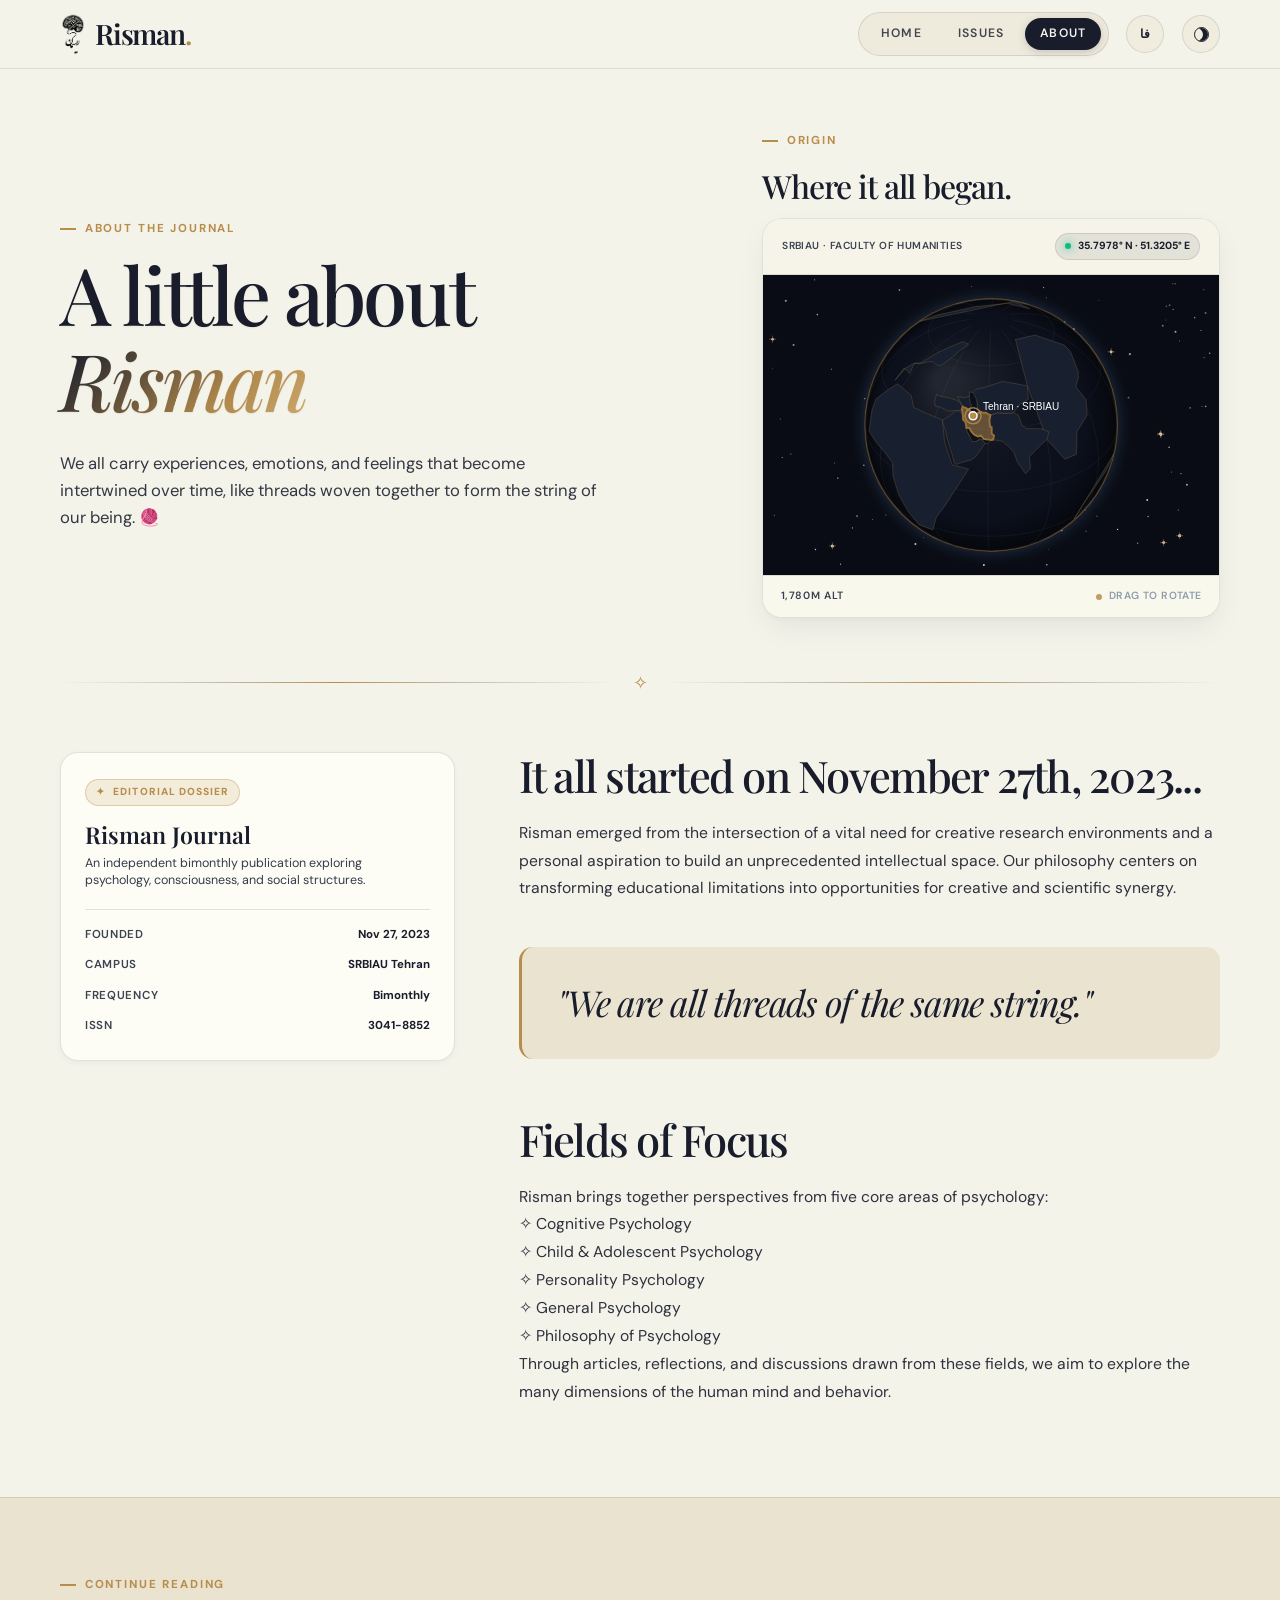
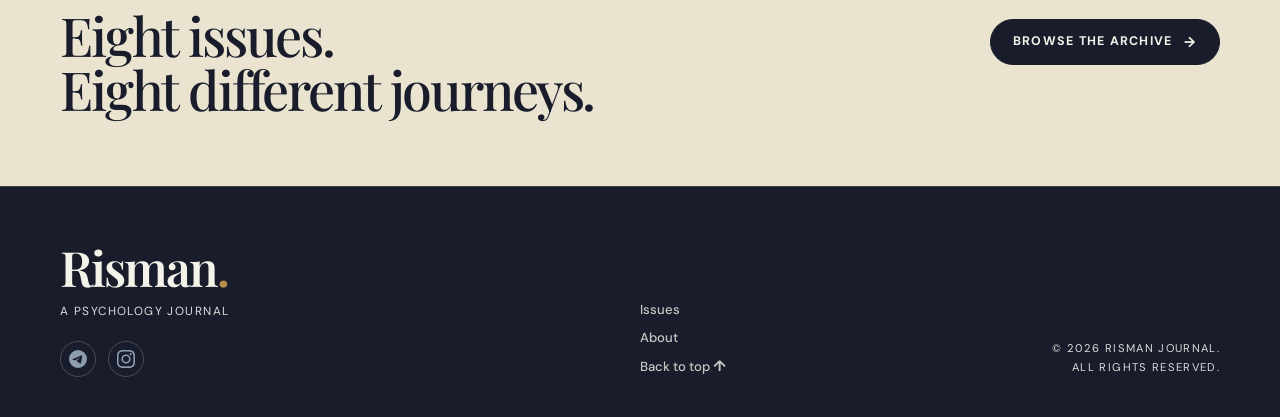
==== commit 310de8e1: "Improve mobile navigation, featured spacing, cosmic stars and clean Earth globe" ====
--- a/about/index.html
+++ b/about/index.html
@@ -74,25 +74,16 @@
             </div>
             
             <div class="map-canvas-container">
-              <canvas id="tehran-map-canvas" class="dynamic-vector-map" aria-label="Dynamic Earth Globe and Map of Tehran pointing to Science and Research Branch"></canvas>
-              <div class="map-radar-pin" aria-hidden="true">
-                <div class="radar-ring"></div>
-                <div class="radar-ring"></div>
-                <div class="radar-core"></div>
-              </div>
-              <div class="map-floating-tag" aria-hidden="true">
-                <span data-i18n="map-tag-sub">Birthplace</span>
-                <strong data-i18n="map-tag-title">Faculty of Humanities</strong>
-              </div>
+              <canvas id="tehran-map-canvas" class="dynamic-vector-map" aria-label="Dynamic Earth Globe pointing to Science and Research Branch"></canvas>
             </div>
 
             <div class="map-controls-bar">
               <div class="map-meta-tags">
                 <span data-i18n="map-meta-elev">1,780m ALT</span>
               </div>
-              <div class="map-zoom-buttons">
-                <button id="map-btn-globe" class="map-btn active" type="button" data-i18n="map-btn-overview">From space</button>
-                <button id="map-btn-campus" class="map-btn" type="button" data-i18n="map-btn-campus">Even closer</button>
+              <div class="map-hint-pill">
+                <span class="map-hint-dot" aria-hidden="true"></span>
+                <span data-i18n="map-hint-rotate">Drag to rotate</span>
               </div>
             </div>
             <div class="origin-globe" style="display:none" aria-hidden="true">Where it all began</div>
--- a/assets/css/styles.css
+++ b/assets/css/styles.css
@@ -114,6 +114,22 @@
   overflow: hidden;
 }
 
+body.nav-open .site-header {
+  backdrop-filter: none;
+  -webkit-backdrop-filter: none;
+  background: transparent;
+  border-bottom-color: transparent;
+}
+
+body.nav-open #main-content,
+body.nav-open .site-footer {
+  filter: blur(14px);
+  opacity: 0.55;
+  pointer-events: none;
+  user-select: none;
+  transition: filter 0.3s ease, opacity 0.3s ease;
+}
+
 img {
   display: block;
   max-width: 100%;
@@ -293,6 +309,10 @@
 }
 
 .site-nav a::after {
+  display: none;
+}
+
+.nav-options {
   display: none;
 }
 
@@ -655,8 +675,8 @@
 .map-canvas-container {
   position: relative;
   width: 100%;
-  height: 220px;
-  background: #090c14 !important;
+  height: clamp(240px, 32vw, 300px);
+  background: #090c14;
   overflow: hidden;
   cursor: grab;
 }
@@ -669,69 +689,6 @@
   width: 100%;
   height: 100%;
   display: block;
-}
-
-.map-radar-pin {
-  position: absolute;
-  top: 42%;
-  left: 50%;
-  transform: translate(-50%, -50%);
-  display: none;
-  align-items: center;
-  justify-content: center;
-  pointer-events: none;
-}
-
-.radar-ring {
-  position: absolute;
-  width: 42px;
-  height: 42px;
-  border: 1.5px solid var(--cord);
-  border-radius: 50%;
-  animation: radar-pulse 2.4s cubic-bezier(0.22, 1, 0.36, 1) infinite;
-  opacity: 0;
-}
-
-.radar-ring:nth-child(2) {
-  animation-delay: 0.8s;
-}
-
-.radar-core {
-  position: relative;
-  z-index: 2;
-  width: 12px;
-  height: 12px;
-  background: var(--cord);
-  border: 2px solid #fff;
-  border-radius: 50%;
-  box-shadow: 0 0 10px var(--cord);
-}
-
-.map-floating-tag {
-  position: absolute;
-  top: 16%;
-  left: 56%;
-  padding: 0.3rem 0.65rem;
-  background: var(--glass-bg);
-  backdrop-filter: blur(10px);
-  -webkit-backdrop-filter: blur(10px);
-  border: 1px solid var(--line);
-  border-radius: 8px;
-  font-size: 0.64rem;
-  font-weight: 700;
-  line-height: 1.2;
-  box-shadow: var(--shadow-sm);
-  pointer-events: none;
-  white-space: nowrap;
-  display: none;
-}
-
-.map-floating-tag span {
-  display: block;
-  font-size: 0.54rem;
-  font-weight: 600;
-  color: var(--cord);
-  text-transform: uppercase;
 }
 
 .map-controls-bar {
@@ -754,33 +711,23 @@
   letter-spacing: 0.06em;
 }
 
-.map-zoom-buttons {
-  display: flex;
-  gap: 0.35rem;
-}
-
-.map-btn {
-  padding: 0.25rem 0.65rem;
-  border: 1px solid var(--line);
-  border-radius: 9999px;
-  background: transparent;
-  color: var(--page-text);
-  font-size: 0.66rem;
-  font-weight: 700;
-  cursor: pointer;
-  transition: all 0.18s ease;
-}
-
-.map-btn:hover,
-.map-btn.active {
-  background: var(--page-text);
-  color: var(--page-bg);
-  border-color: var(--page-text);
-}
-
-@keyframes radar-pulse {
-  0% { transform: scale(0.3); opacity: 0.9; }
-  100% { transform: scale(2.2); opacity: 0; }
+.map-hint-pill {
+  display: inline-flex;
+  align-items: center;
+  gap: 0.45rem;
+  font-size: 0.65rem;
+  color: var(--blue-gray);
+  letter-spacing: 0.04em;
+  text-transform: uppercase;
+  font-weight: 600;
+}
+
+.map-hint-dot {
+  width: 6px;
+  height: 6px;
+  border-radius: 50%;
+  background: var(--cord);
+  opacity: 0.85;
 }
 
 @keyframes radar-ping {
@@ -830,7 +777,6 @@
 }
 
 .section-heading h2,
-.featured-copy h3,
 .journal-note h2,
 .about-cta h2,
 .prose h2 {
@@ -905,10 +851,18 @@
   letter-spacing: 0.08em;
 }
 
+.featured-copy {
+  display: flex;
+  flex-direction: column;
+}
+
 .featured-headline {
+  font-family: var(--serif);
+  font-weight: 500;
+  letter-spacing: -0.04em;
   font-size: clamp(2rem, 4vw, 3.6rem);
-  line-height: 1.02;
-  margin: 0 0 1rem;
+  line-height: 1.1;
+  margin: 0 0 clamp(2.2rem, 4vw, 3.2rem) !important;
 }
 
 .featured-lead {
@@ -924,6 +878,7 @@
   flex-wrap: wrap;
   align-items: center;
   gap: 1.2rem;
+  margin-top: clamp(1rem, 2vw, 1.6rem);
 }
 
 .featured-spec-text {
@@ -1861,26 +1816,43 @@
     font-weight: 700;
     text-transform: uppercase;
     letter-spacing: 0.08em;
+    position: relative;
+    z-index: 60;
+    transition: background-color 0.2s ease, color 0.2s ease, border-color 0.2s ease;
+  }
+
+  .nav-open .nav-toggle {
+    background: var(--page-text);
+    color: var(--page-bg);
+    border-color: var(--page-text);
   }
 
   .site-nav {
     position: fixed;
     z-index: 50;
-    inset: 0;
+    top: 0;
+    left: 0;
+    right: 0;
+    bottom: 0;
+    width: 100vw;
+    height: 100vh;
+    height: 100dvh;
     display: flex;
     visibility: hidden;
     flex-direction: column;
     align-items: flex-start;
-    justify-content: center;
-    gap: 1.8rem;
-    padding: clamp(2rem, 10vw, 4.5rem);
-    background: rgba(11, 15, 25, 0.92);
+    justify-content: flex-start;
+    gap: 1.2rem;
+    padding: clamp(5.2rem, 12vh, 6.8rem) clamp(1.8rem, 8vw, 3.5rem) 2.5rem;
+    background: color-mix(in srgb, var(--page-bg) 82%, transparent);
     backdrop-filter: blur(28px);
     -webkit-backdrop-filter: blur(28px);
     opacity: 0;
     pointer-events: none;
     border-radius: 0;
     border: 0;
+    overflow-y: auto;
+    -webkit-overflow-scrolling: touch;
     transition: opacity 0.3s cubic-bezier(0.16, 1, 0.3, 1), visibility 0.3s ease;
   }
 
@@ -1892,17 +1864,17 @@
 
   .site-nav a {
     font-family: var(--serif);
-    font-size: clamp(2.4rem, 11vw, 3.8rem);
+    font-size: clamp(2rem, 8.5vw, 3.2rem);
     font-weight: 500;
-    line-height: 1.1;
+    line-height: 1.15;
     text-transform: none;
     letter-spacing: -0.03em;
-    padding: 0.3rem 0;
+    padding: 0.45rem 0;
     border-radius: 0;
     background: transparent !important;
     box-shadow: none !important;
-    color: #f4f3ea !important;
-    border-bottom: 1px solid rgba(255, 255, 255, 0.09);
+    color: var(--page-text) !important;
+    border-bottom: 1px solid var(--line);
     width: 100%;
     transition: color 0.2s ease, transform 0.2s var(--ease);
   }
@@ -1920,6 +1892,70 @@
 
   html[dir="rtl"] .site-nav a {
     font-family: var(--font-title-fa);
+  }
+
+  .nav-options {
+    display: flex;
+    flex-direction: column;
+    width: 100%;
+    gap: 0.9rem;
+    margin-top: 1rem;
+    padding-top: 1.2rem;
+    border-top: 1px dashed var(--line-strong);
+  }
+
+  .nav-options-heading {
+    font-size: 0.68rem;
+    font-weight: 700;
+    text-transform: uppercase;
+    letter-spacing: 0.12em;
+    color: var(--cord);
+  }
+
+  html[dir="rtl"] .nav-options-heading {
+    letter-spacing: normal;
+  }
+
+  .nav-option-row {
+    display: flex;
+    align-items: center;
+    justify-content: space-between;
+    width: 100%;
+    gap: 1rem;
+  }
+
+  .nav-option-label {
+    font-size: 0.92rem;
+    font-weight: 600;
+    color: var(--page-text);
+  }
+
+  .nav-choice-group {
+    display: inline-flex;
+    align-items: center;
+    background: color-mix(in srgb, var(--surface) 65%, transparent);
+    border: 1px solid var(--line);
+    border-radius: 9999px;
+    padding: 0.2rem;
+    gap: 0.2rem;
+  }
+
+  .nav-choice-btn {
+    background: transparent;
+    border: 0;
+    color: color-mix(in srgb, var(--page-text) 70%, transparent);
+    font-size: 0.78rem;
+    font-weight: 600;
+    padding: 0.35rem 0.85rem;
+    border-radius: 9999px;
+    cursor: pointer;
+    transition: all 0.2s ease;
+  }
+
+  .nav-choice-btn.active {
+    background: var(--page-text);
+    color: var(--page-bg);
+    box-shadow: 0 1px 4px rgba(0, 0, 0, 0.12);
   }
 
   .hero {
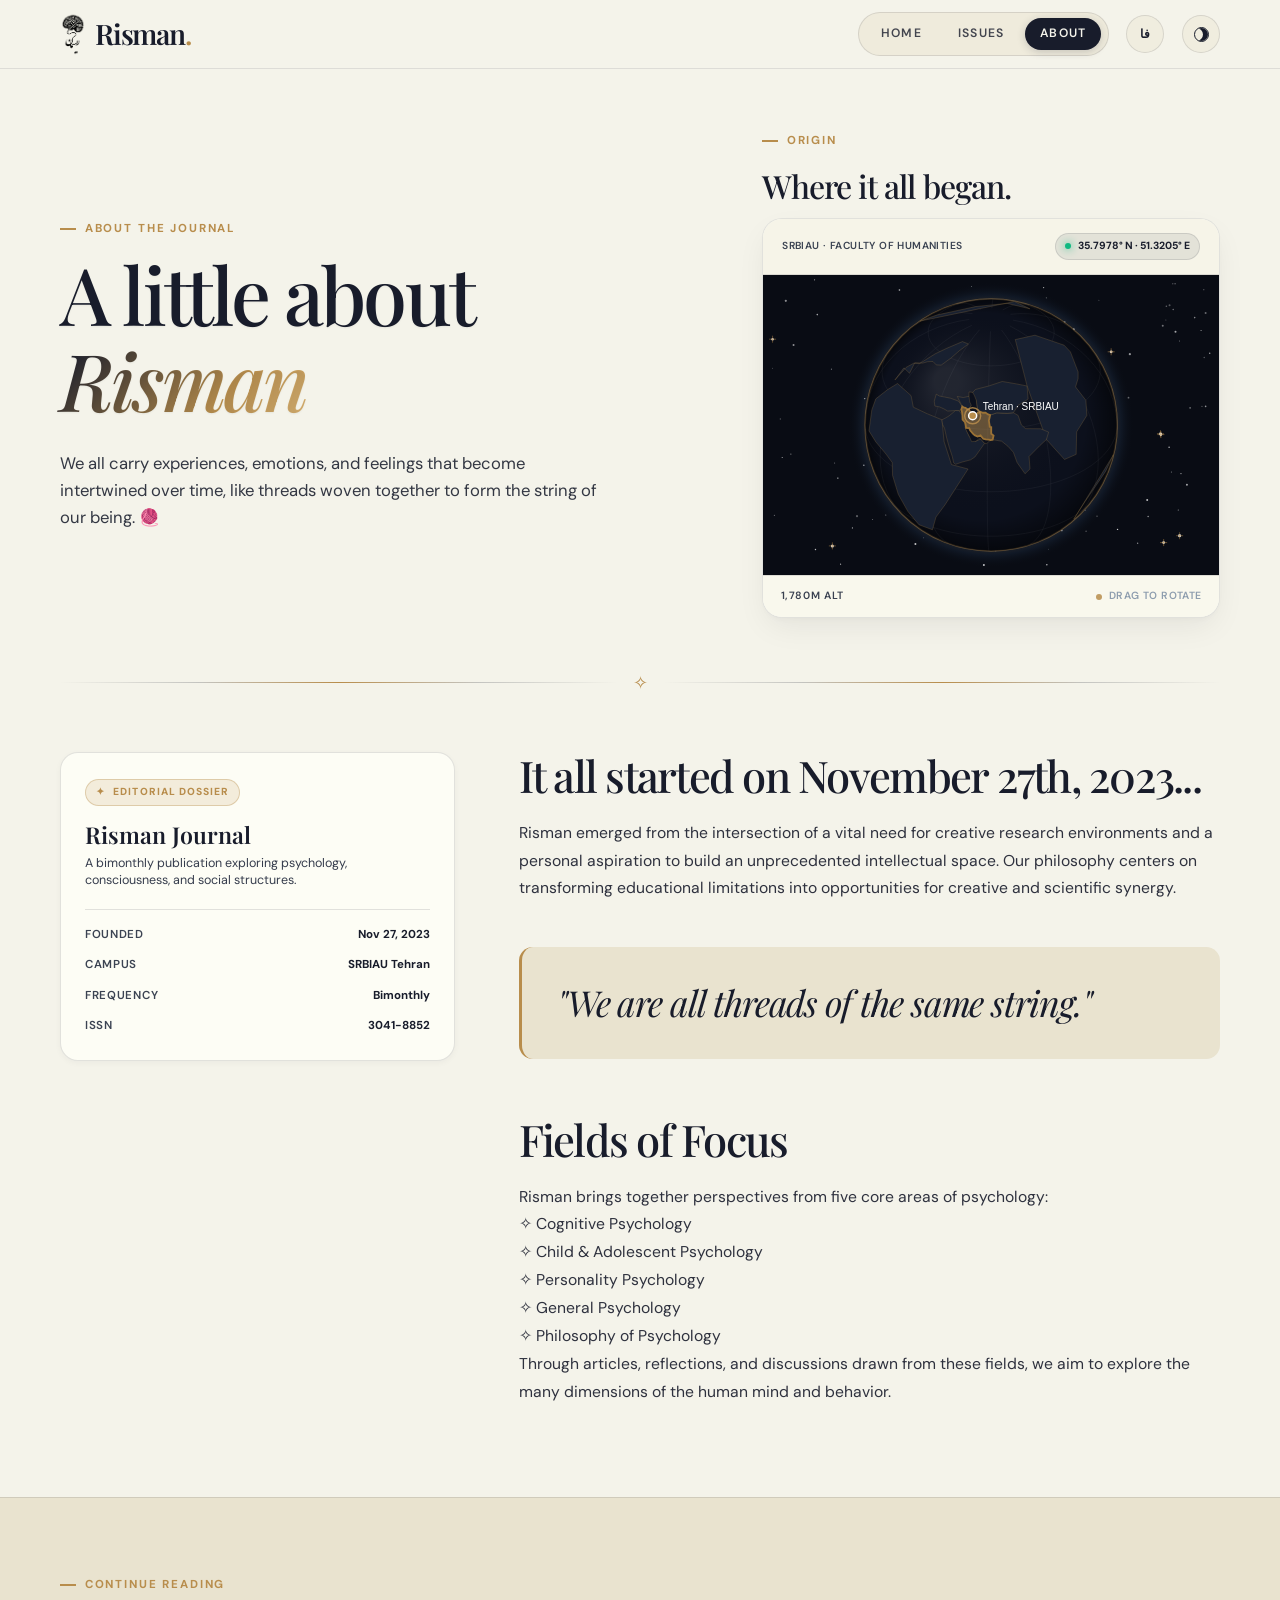
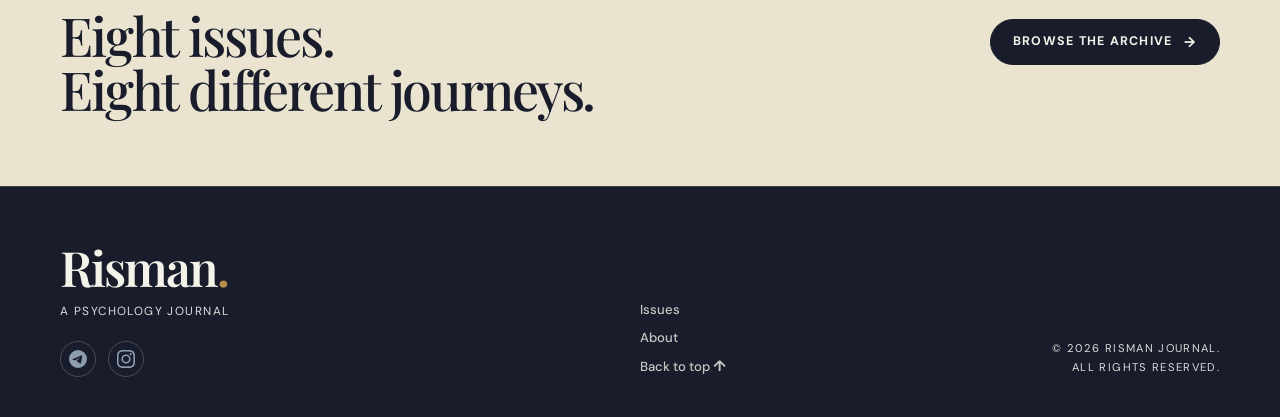
==== commit 7b281d35: "Update tab favicon to risman-mark and remove independent and tagline" ====
--- a/about/index.html
+++ b/about/index.html
@@ -4,15 +4,15 @@
     <meta charset="utf-8">
     <meta name="viewport" content="width=device-width, initial-scale=1">
     <meta name="theme-color" content="#F4F3EA">
-    <meta name="description" content="About Risman, an independent journal of psychology, mind, and society.">
+    <meta name="description" content="About Risman, a psychology journal.">
     <meta property="og:type" content="website">
     <meta property="og:title" content="About — Risman">
-    <meta property="og:description" content="Risman creates room for thoughtful perspectives on psychology, mind, and society.">
+    <meta property="og:description" content="Risman creates room for thoughtful perspectives on psychology.">
     <meta property="og:image" content="https://your-domain.example/assets/social/risman-og.jpg">
     <meta property="og:url" content="https://your-domain.example/about/">
     <meta name="twitter:card" content="summary_large_image">
     <link rel="canonical" href="https://your-domain.example/about/">
-    <link rel="icon" href="../assets/icons/favicon.svg" type="image/svg+xml">
+    <link rel="icon" href="../assets/icons/risman-mark.png" type="image/png">
     <link rel="preconnect" href="https://fonts.googleapis.com">
     <link rel="preconnect" href="https://fonts.gstatic.com" crossorigin>
     <link href="https://fonts.googleapis.com/css2?family=DM+Sans:wght@400;500;600;700&amp;family=Lalehzar&amp;family=Playfair+Display:ital,wght@0,500;0,600;1,500;1,600&amp;family=Vazirmatn:wght@400;500;600;700&amp;display=swap" rel="stylesheet">
@@ -100,7 +100,7 @@
             <span>✦</span> <span data-i18n="dossier-badge">Editorial Dossier</span>
           </div>
           <h3 class="dossier-title" data-i18n="dossier-title">Risman Journal</h3>
-          <p class="dossier-subtitle" data-i18n="dossier-subtitle">An independent bimonthly publication exploring psychology, consciousness, and social structures.</p>
+          <p class="dossier-subtitle" data-i18n="dossier-subtitle">A bimonthly publication exploring psychology, consciousness, and social structures.</p>
           <div class="dossier-stat-list">
             <div class="dossier-stat-item">
               <span class="dossier-stat-label" data-i18n="dossier-founding">Founded</span>
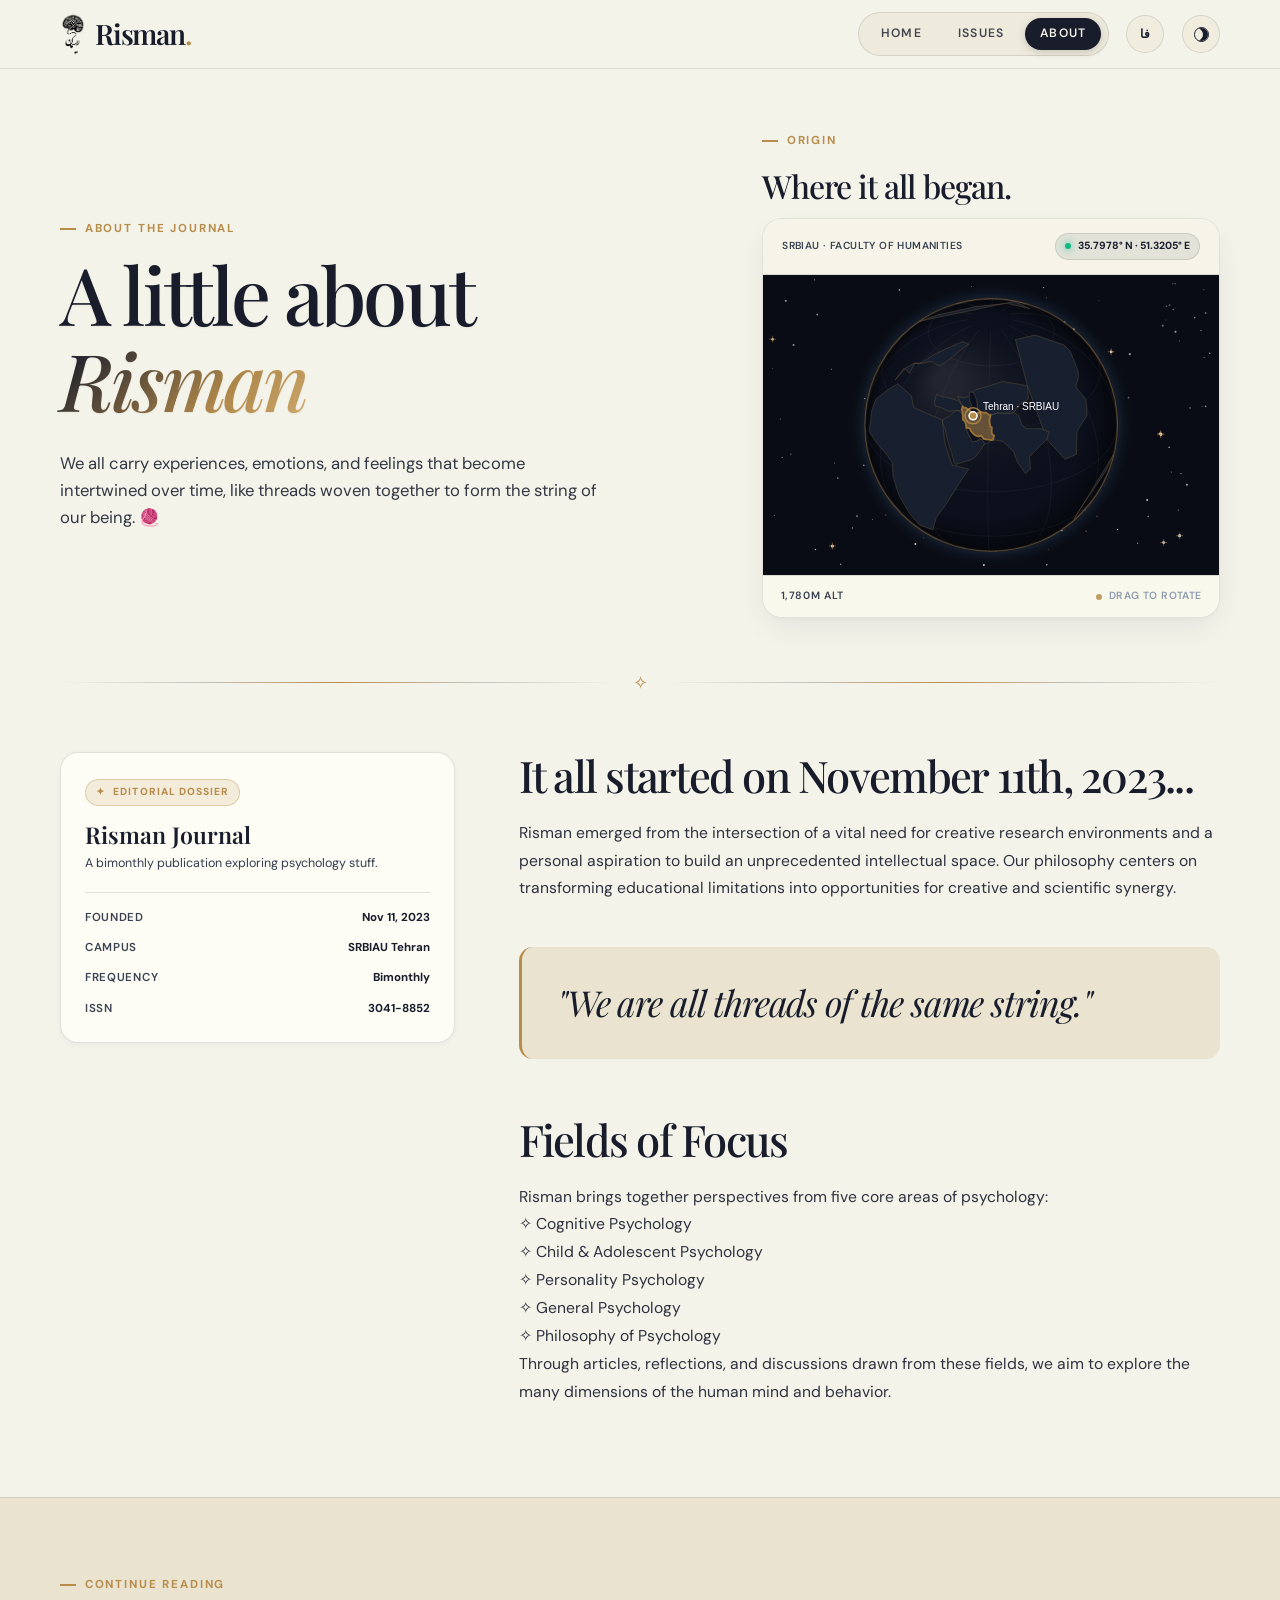
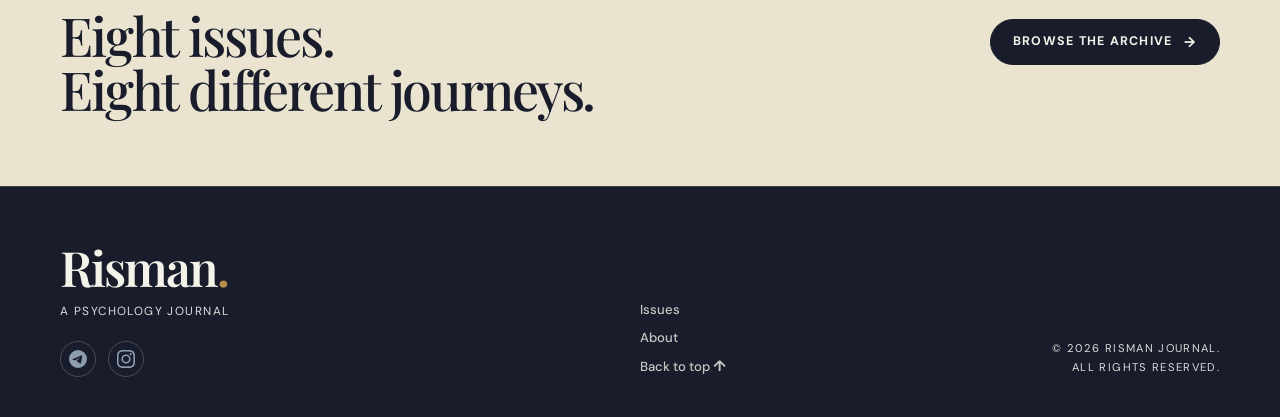
==== commit 55b5397e: "Update foundation date to Nov 11, 2023 (20 Aban 1402)" ====
--- a/about/index.html
+++ b/about/index.html
@@ -100,11 +100,11 @@
             <span>✦</span> <span data-i18n="dossier-badge">Editorial Dossier</span>
           </div>
           <h3 class="dossier-title" data-i18n="dossier-title">Risman Journal</h3>
-          <p class="dossier-subtitle" data-i18n="dossier-subtitle">A bimonthly publication exploring psychology, consciousness, and social structures.</p>
+          <p class="dossier-subtitle" data-i18n="dossier-subtitle">A bimonthly publication exploring psychology stuff.</p>
           <div class="dossier-stat-list">
             <div class="dossier-stat-item">
               <span class="dossier-stat-label" data-i18n="dossier-founding">Founded</span>
-              <span class="dossier-stat-val" data-i18n="dossier-date">Nov 27, 2023</span>
+              <span class="dossier-stat-val" data-i18n="dossier-date">Nov 11, 2023</span>
             </div>
             <div class="dossier-stat-item">
               <span class="dossier-stat-label" data-i18n="dossier-campus-lbl">Campus</span>
@@ -122,7 +122,7 @@
         </aside>
 
         <div class="prose">
-          <h2 id="about-risman-heading" data-i18n="about-started">It all started on November 27th, 2023...</h2>
+          <h2 id="about-risman-heading" data-i18n="about-started">It all started on November 11th, 2023...</h2>
 
           <p data-i18n="about-body-1">Risman emerged from the intersection of a vital need for creative research environments and a personal aspiration to build an unprecedented intellectual space. Our philosophy centers on transforming educational limitations into opportunities for creative and scientific synergy.</p>
 
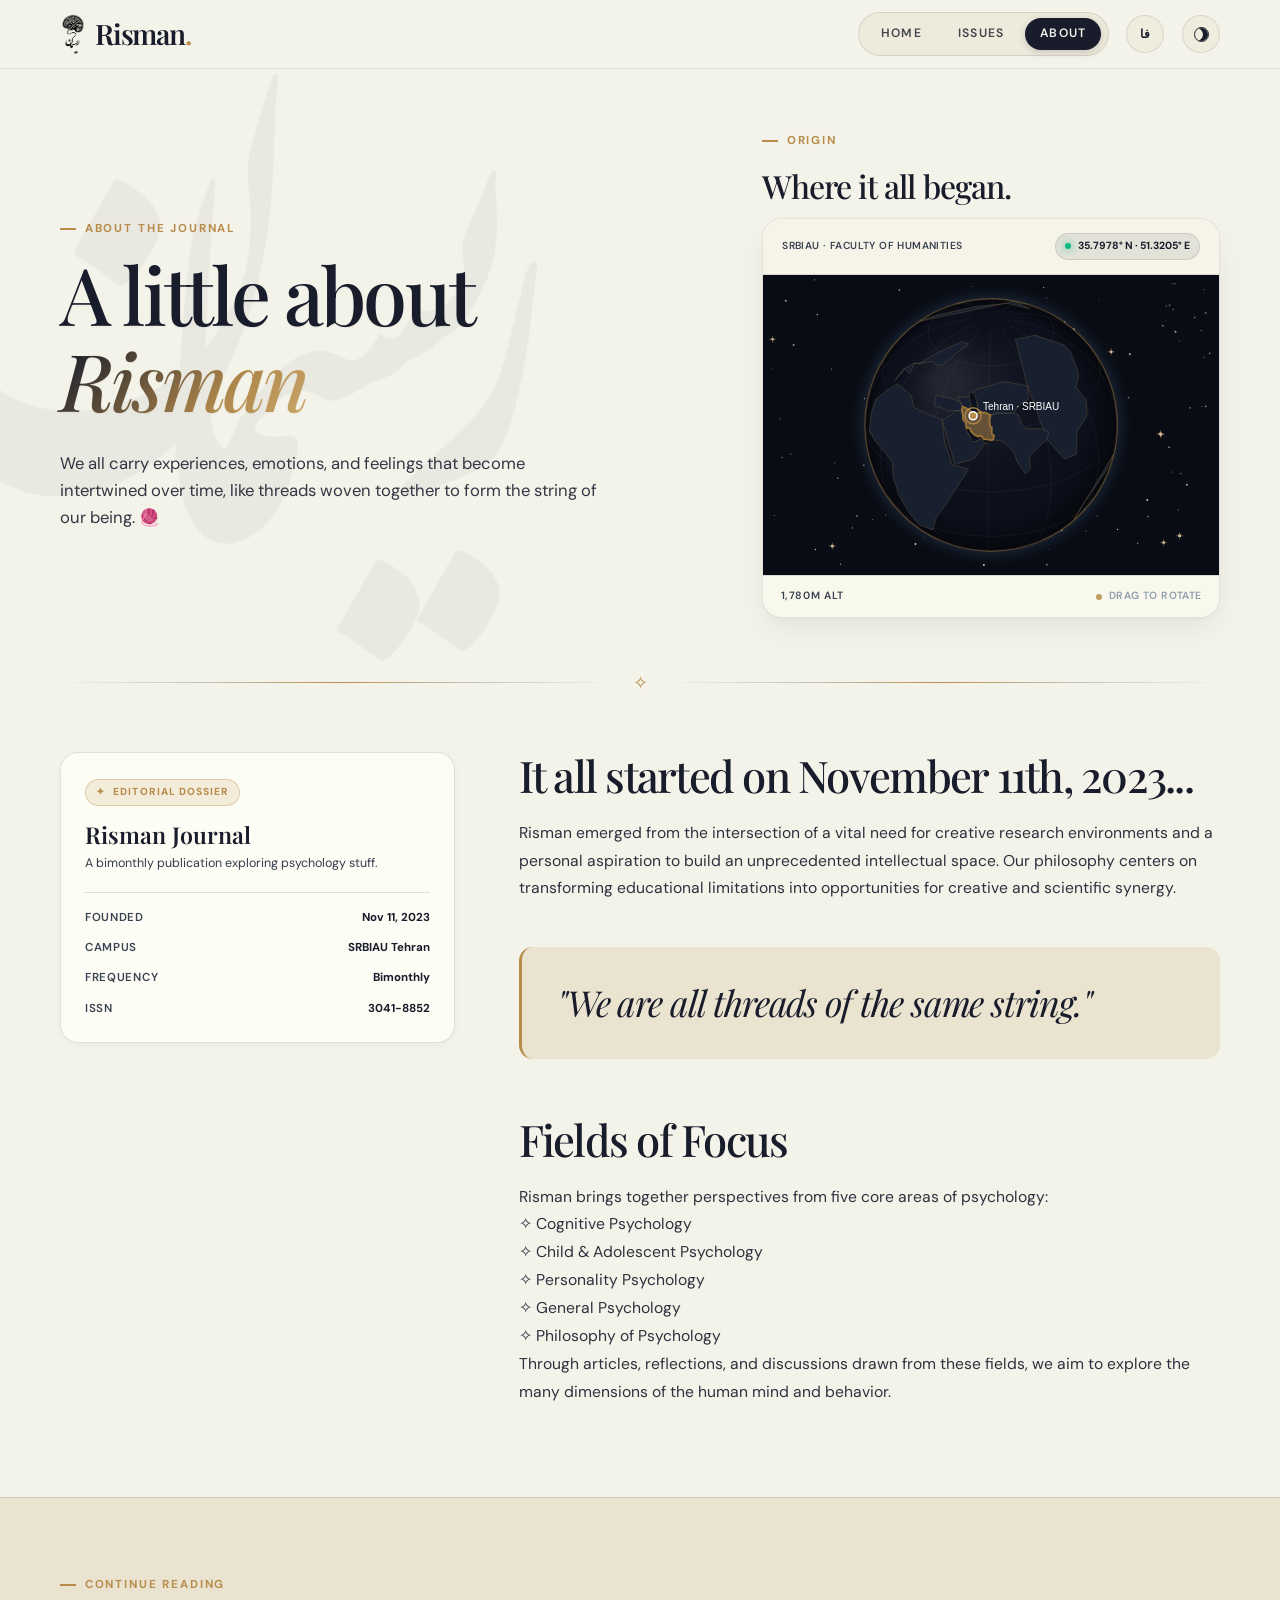
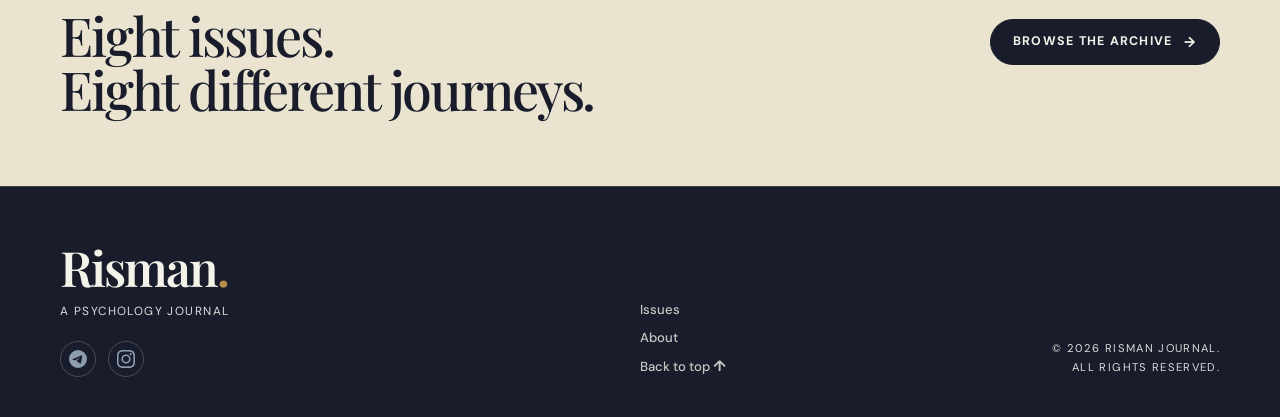
==== commit 6278ec3a: "Update Open Graph metadata, production domain, and social card banner" ====
--- a/about/index.html
+++ b/about/index.html
@@ -4,14 +4,15 @@
     <meta charset="utf-8">
     <meta name="viewport" content="width=device-width, initial-scale=1">
     <meta name="theme-color" content="#F4F3EA">
-    <meta name="description" content="About Risman, a psychology journal.">
+    <meta name="description" content="About Risman Journal — Faculty of Humanities, SRBIAU. Exploring psychology and the human mind.">
     <meta property="og:type" content="website">
-    <meta property="og:title" content="About — Risman">
-    <meta property="og:description" content="Risman creates room for thoughtful perspectives on psychology.">
-    <meta property="og:image" content="https://your-domain.example/assets/social/risman-og.jpg">
-    <meta property="og:url" content="https://your-domain.example/about/">
+    <meta property="og:site_name" content="Risman Journal">
+    <meta property="og:title" content="About — Risman Journal">
+    <meta property="og:description" content="About Risman Journal, founded on November 11, 2023 at the Faculty of Humanities, SRBIAU.">
+    <meta property="og:image" content="https://risman-gilt.vercel.app/assets/social/risman-og.jpg">
+    <meta property="og:url" content="https://risman-gilt.vercel.app/about/">
     <meta name="twitter:card" content="summary_large_image">
-    <link rel="canonical" href="https://your-domain.example/about/">
+    <link rel="canonical" href="https://risman-gilt.vercel.app/about/">
     <link rel="icon" href="../assets/icons/risman-mark.png" type="image/png">
     <link rel="preconnect" href="https://fonts.googleapis.com">
     <link rel="preconnect" href="https://fonts.gstatic.com" crossorigin>
--- a/assets/css/styles.css
+++ b/assets/css/styles.css
@@ -63,6 +63,7 @@
   --shadow-lg: 0 24px 52px -12px rgba(24, 28, 43, 0.16), 0 6px 16px -4px rgba(24, 28, 43, 0.06);
   --ease: cubic-bezier(0.16, 1, 0.3, 1);
   --ease-spring: cubic-bezier(0.34, 1.56, 0.64, 1);
+  --watermark-opacity: 0.046;
 }
 
 html[data-theme="dark"] {
@@ -80,6 +81,7 @@
   --shadow-sm: 0 2px 8px rgba(0, 0, 0, 0.3);
   --shadow-md: 0 14px 40px -6px rgba(0, 0, 0, 0.45);
   --shadow-lg: 0 28px 60px -12px rgba(0, 0, 0, 0.65);
+  --watermark-opacity: 0.042;
 }
 
 *,
@@ -110,8 +112,56 @@
   opacity: 0.15;
 }
 
+/* Nastaliq Calligraphy Faded Background Watermark */
+body::before {
+  content: "";
+  position: fixed;
+  top: clamp(2.5rem, 8vh, 6.5rem);
+  left: clamp(-65px, -4vw, -28px);
+  width: clamp(320px, 46vw, 640px);
+  height: clamp(320px, 46vw, 640px);
+  pointer-events: none;
+  user-select: none;
+  -webkit-user-select: none;
+  z-index: 0;
+  opacity: var(--watermark-opacity, 0.046);
+  background-image: url("../icons/risman-nastaliq.png");
+  background-repeat: no-repeat;
+  background-position: left top;
+  background-size: contain;
+}
+
+@supports ((-webkit-mask-image: url("")) or (mask-image: url(""))) {
+  body::before {
+    background-image: none;
+    background-color: var(--page-text);
+    -webkit-mask-image: url("../icons/risman-nastaliq.png");
+    mask-image: url("../icons/risman-nastaliq.png");
+    -webkit-mask-repeat: no-repeat;
+    mask-repeat: no-repeat;
+    -webkit-mask-position: left top;
+    mask-position: left top;
+    -webkit-mask-size: contain;
+    mask-size: contain;
+  }
+}
+
+.reader-page::before {
+  display: none !important;
+}
+
+#main-content {
+  position: relative;
+  z-index: 1;
+}
+
 body.nav-open {
   overflow: hidden;
+}
+
+body.nav-open::before {
+  filter: blur(14px);
+  opacity: calc(var(--watermark-opacity) * 0.55);
 }
 
 body.nav-open .site-header {
